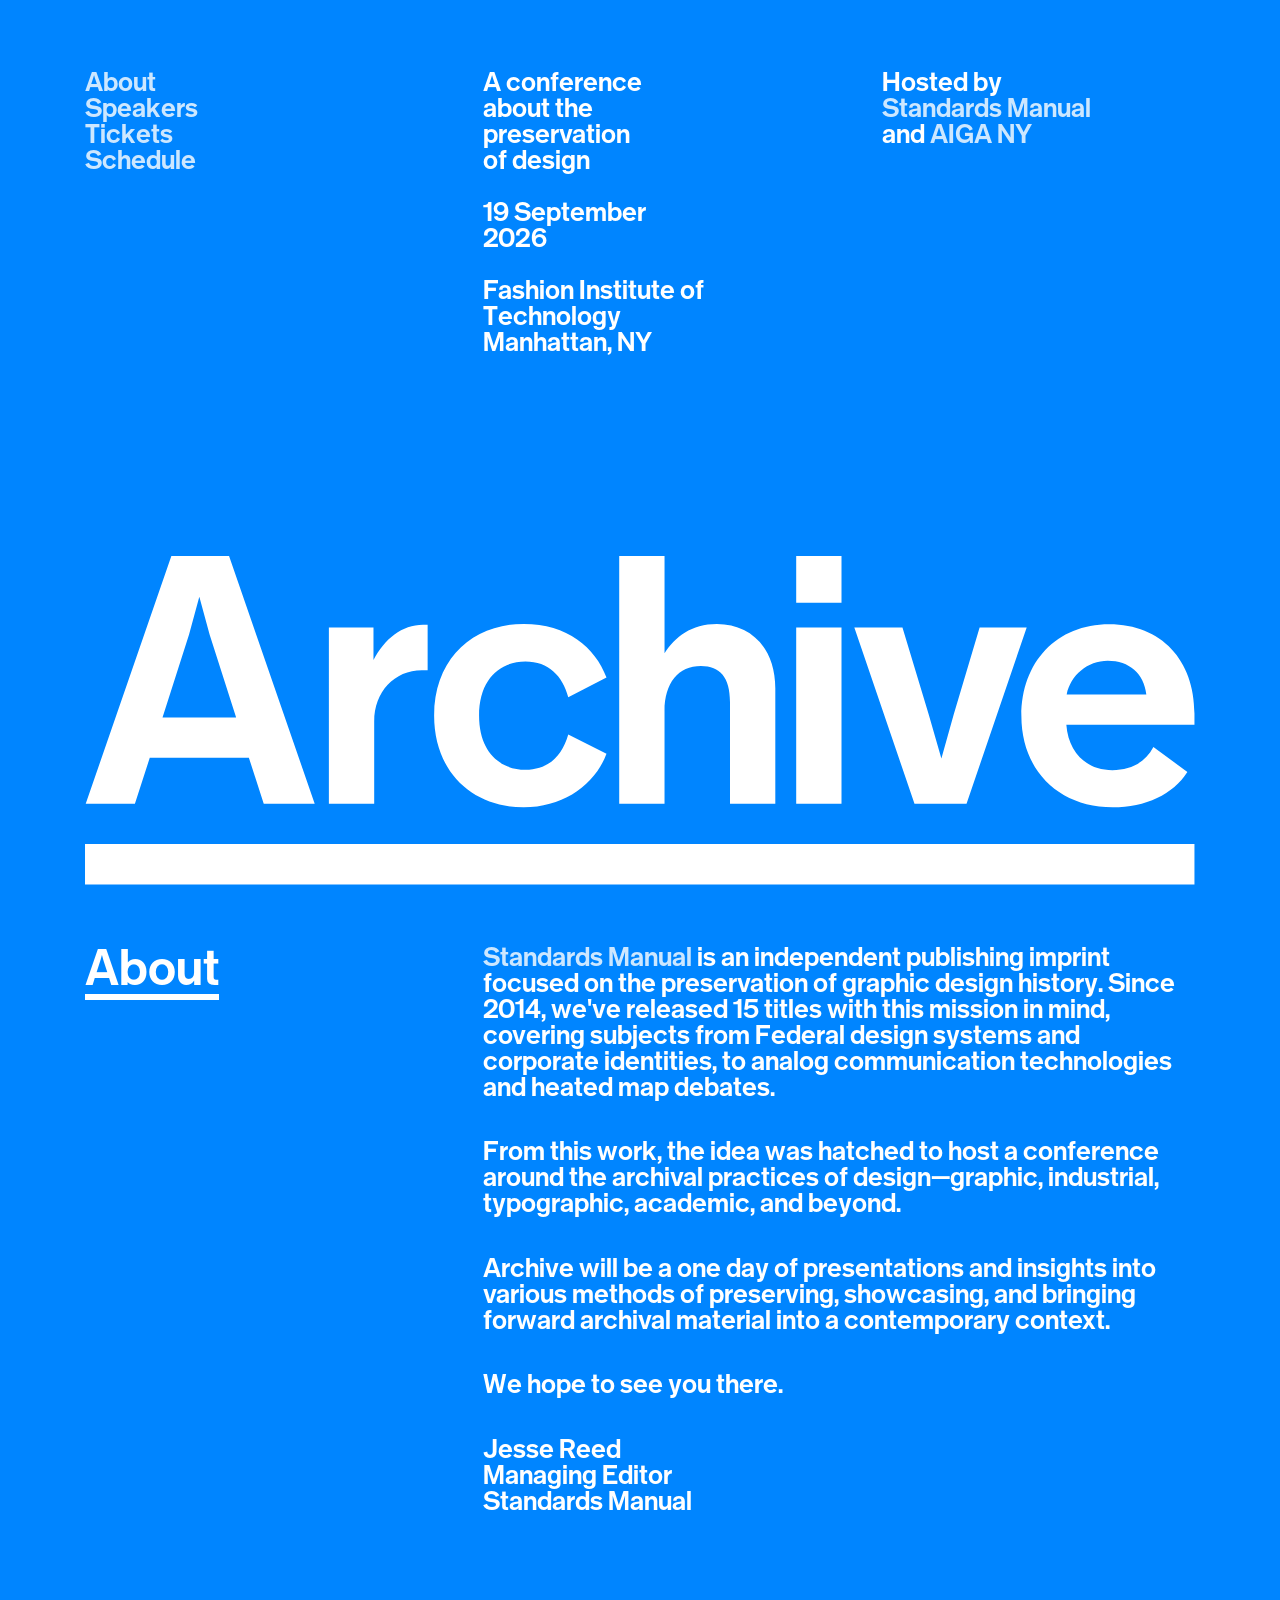
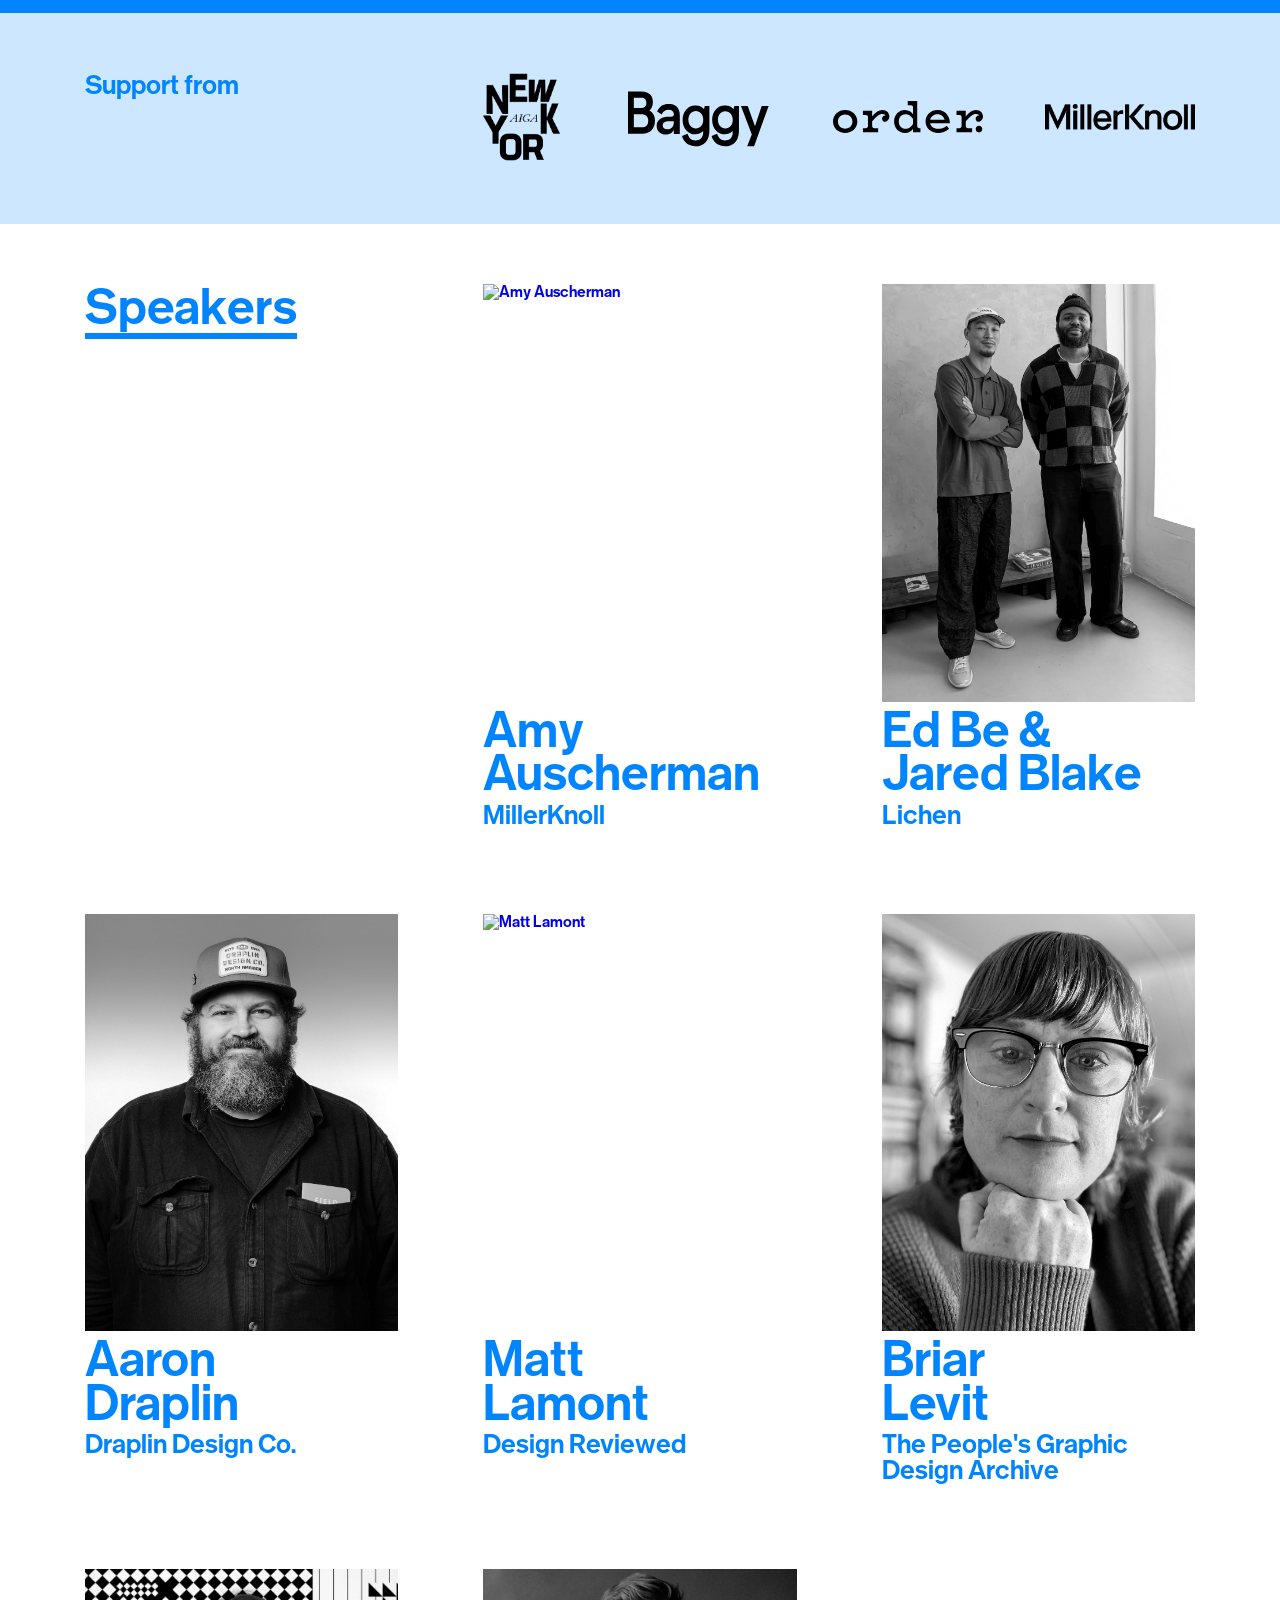
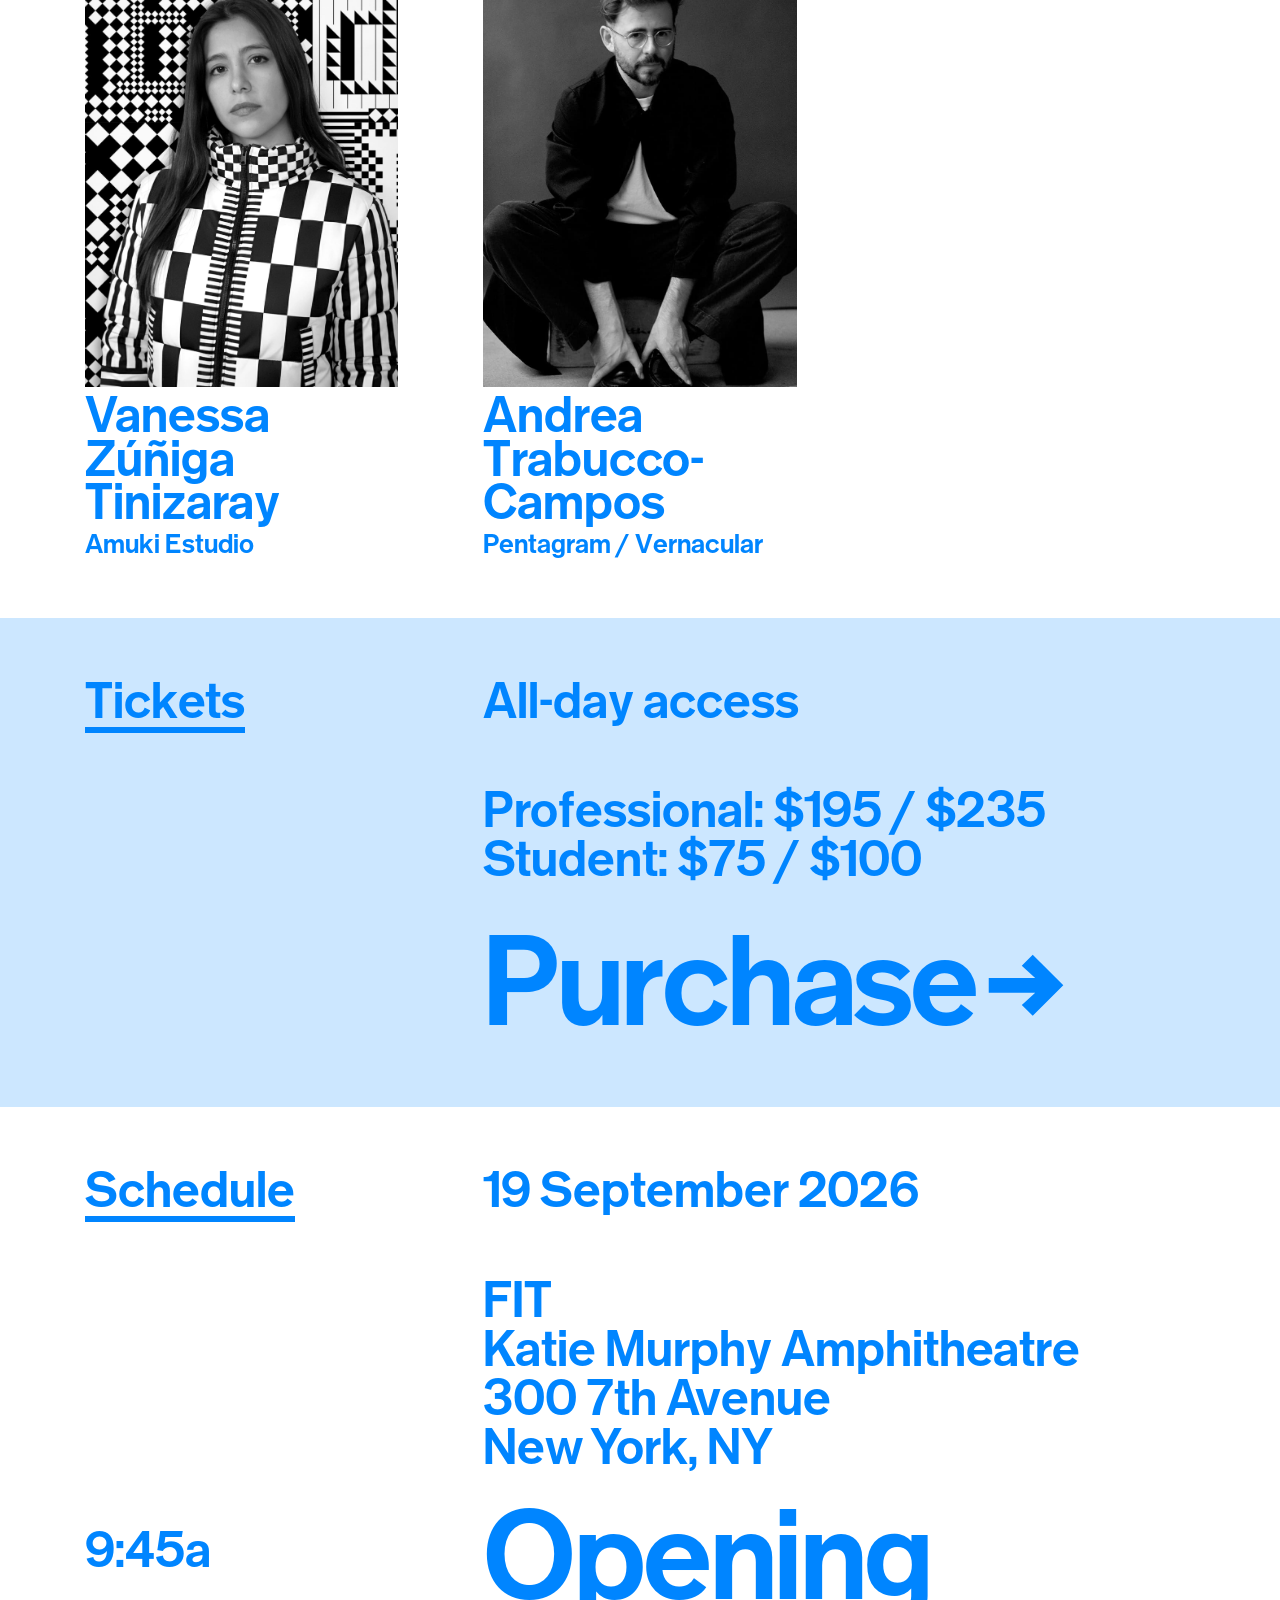
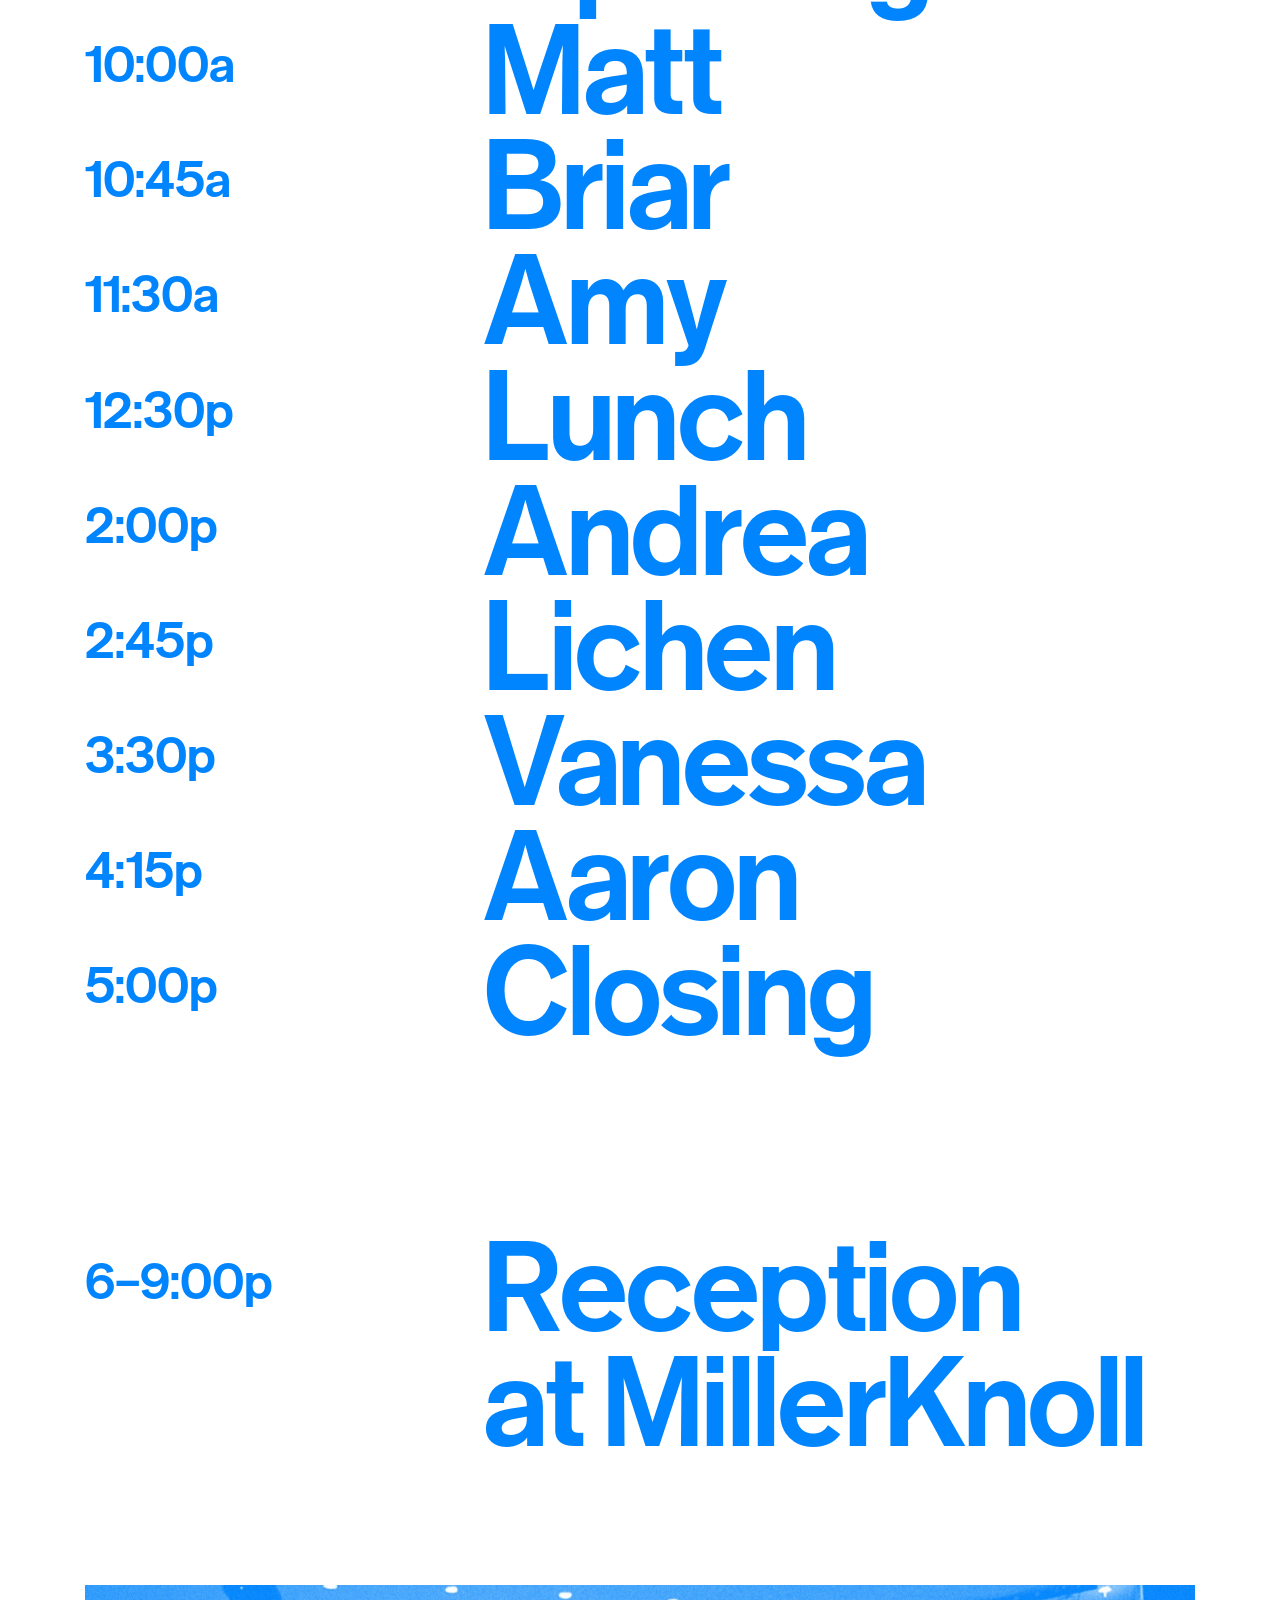
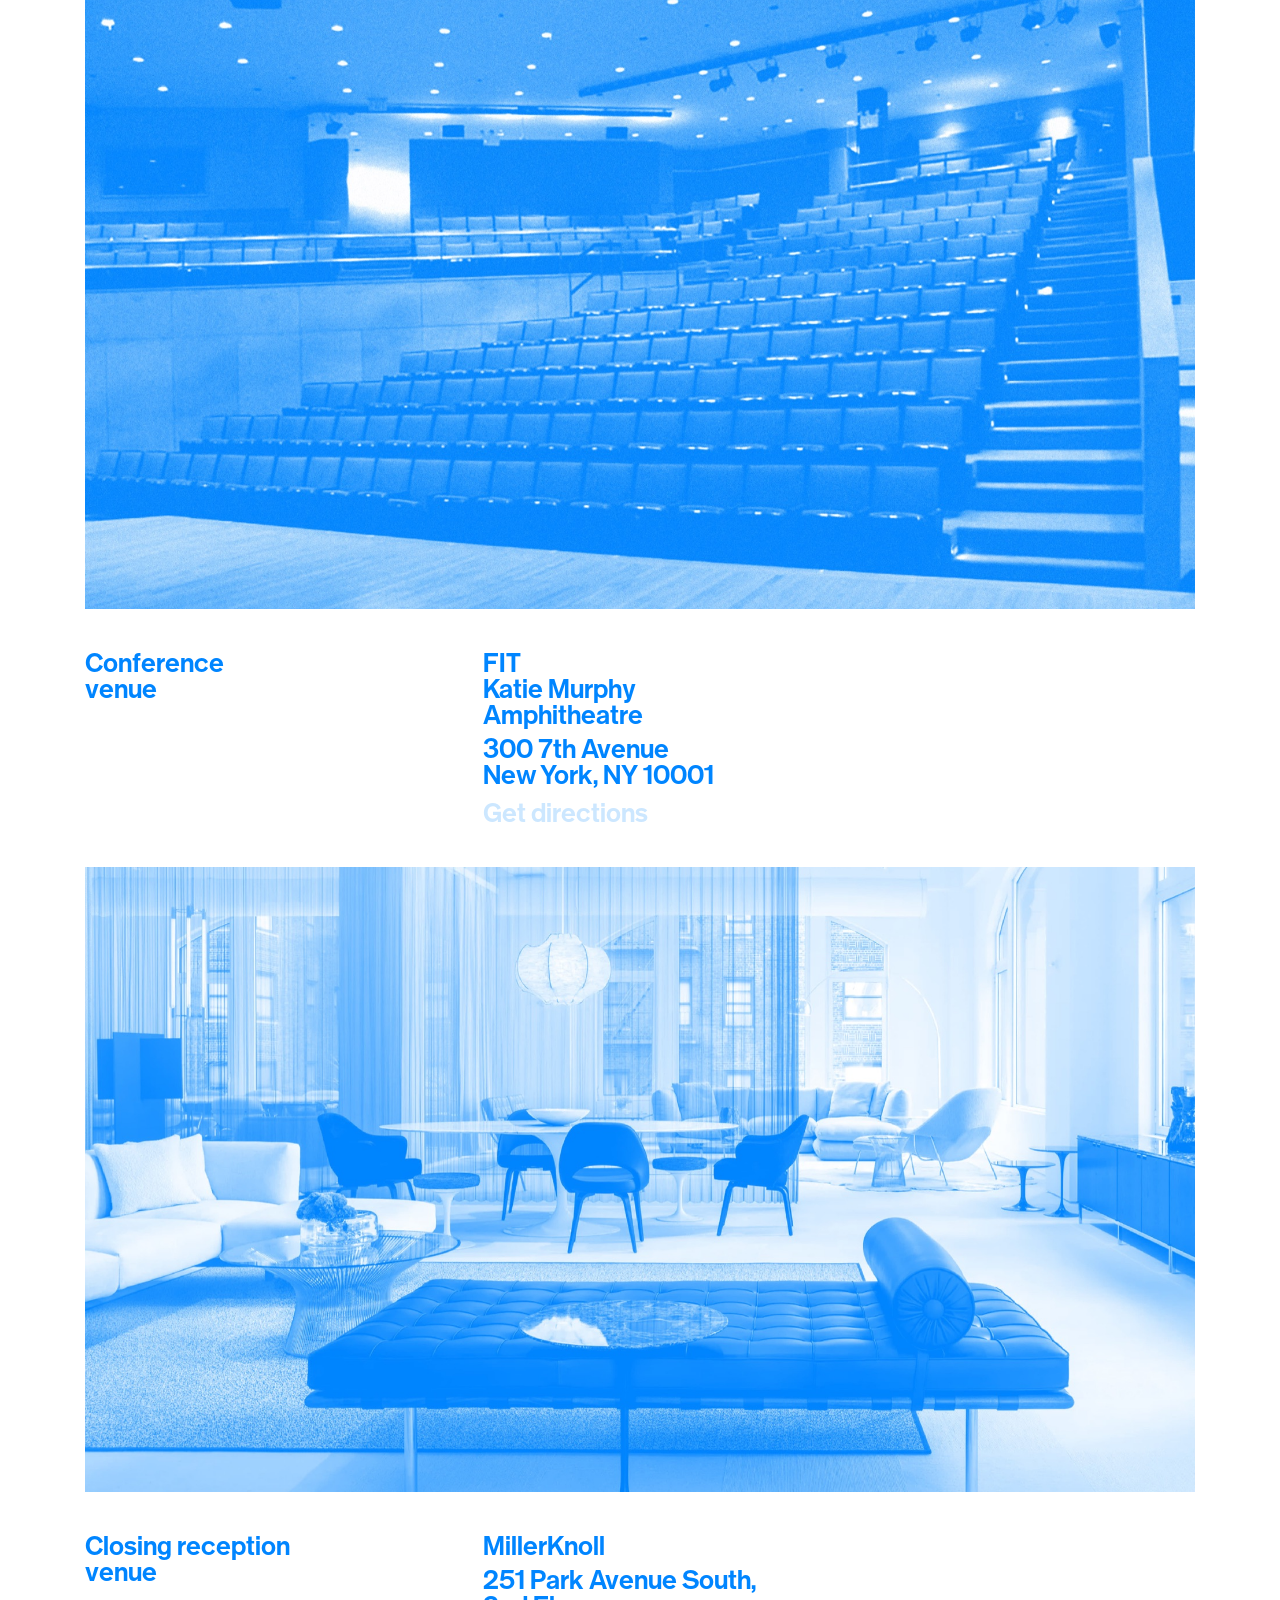
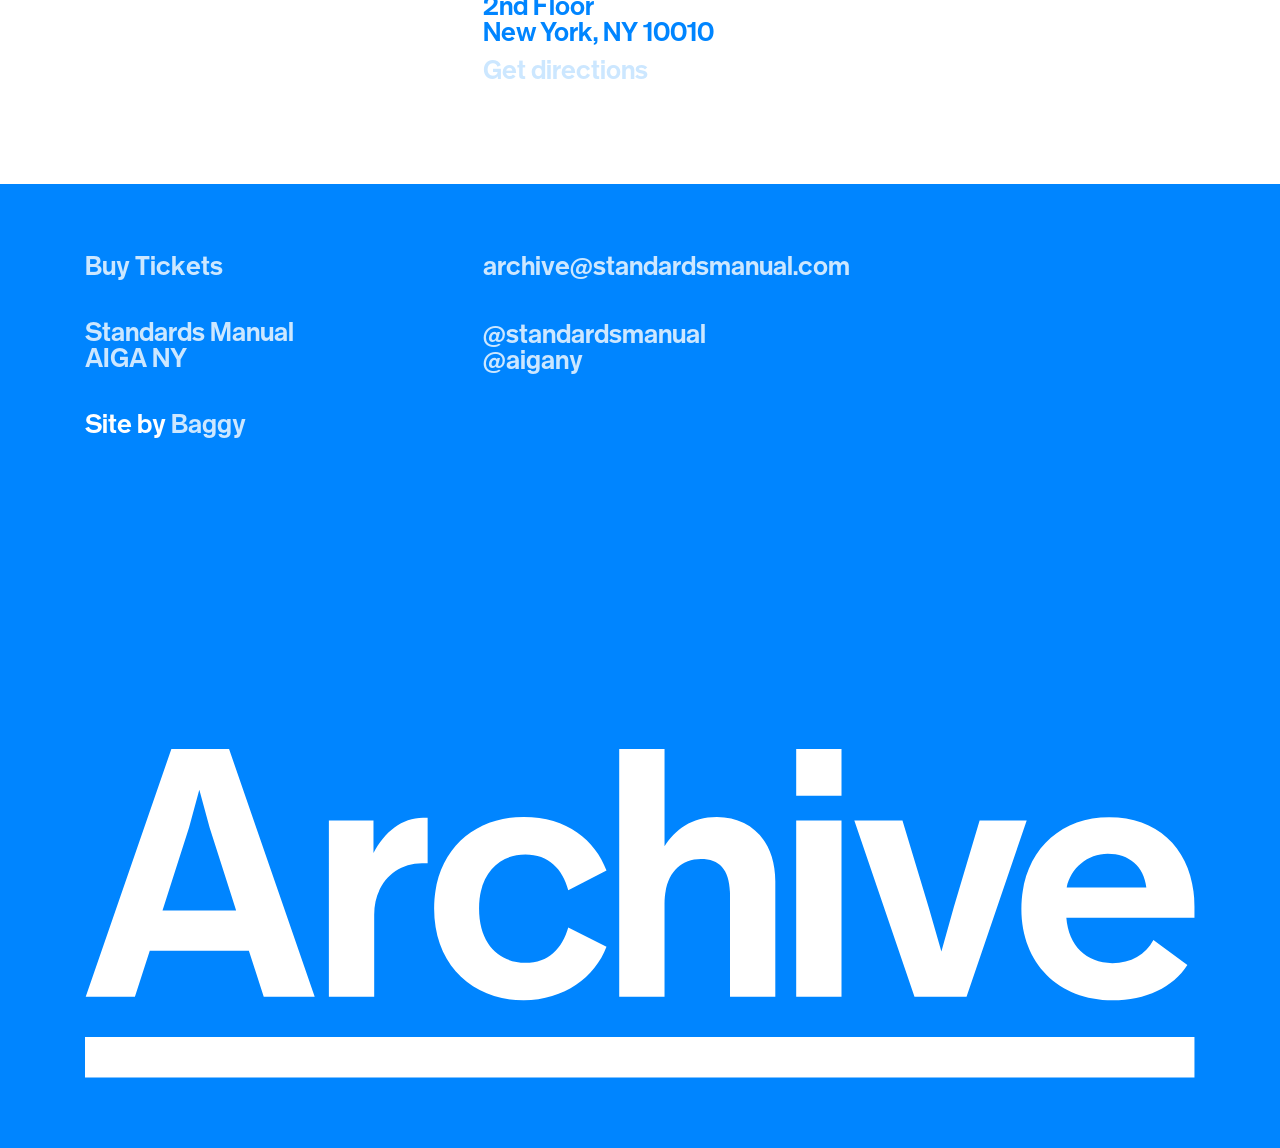
==== index.html @ e2b8fef6 "qa" ====
<!DOCTYPE html>
<html lang="en">

<head>
  <meta charset="UTF-8" />
  <meta name="viewport" content="width=device-width, initial-scale=1.0" />
  <title>Archive — A Conference on Design Preservation</title>
  <link rel="icon" type="image/png" href="assets/favicon/ARCHIVE_FAV.png" />
  <meta name="description" content="Archive is a one-day conference on design preservation, featuring talks by leading designers and historians. May 2025, New York City." />
  <!-- Critical CSS: inlined so the nav + hero paint without waiting for styles.css -->
  <style>
    @font-face{font-family:'NYC Sans';src:url('assets/fonts/NYC_Sans_v0_2-Medium-TRIAL.otf') format('opentype');font-style:normal;font-display:swap}
    @font-face{font-family:'Pitch Bold';src:url('assets/fonts/Pitch-Bold.otf') format('opentype');font-style:normal;font-display:swap}
    *,*::before,*::after{box-sizing:border-box;margin:0;padding:0;font-size:inherit;font-weight:inherit}
    :root{--blue:#0085ff;--blue-light:#cce7ff;--blue-mid:#005fc0;--black:#000;--white:#fff;--off-white:#f5f2ee;--font-display:'Pitch Bold',serif;--font-body:'NYC Sans',sans-serif}
    html{scroll-behavior:smooth}
    body{font-family:var(--font-body);background:var(--white);color:var(--white);overflow-x:hidden}
    nav{z-index:100;display:grid;grid-template-columns:repeat(3,1fr);gap:85px;padding:70px 85px 0 85px;background-color:var(--blue)}
    nav .nav-links{grid-column:1;grid-row:1;display:flex;flex-direction:column;align-self:start}
    nav .menu-btn{grid-column:1;grid-row:1}
    nav .nav-wordmark{grid-column:2/4;grid-row:1;align-self:start;opacity:0;pointer-events:none}
    nav .nav-wordmark svg{width:100%;height:auto;display:block}
    nav .nav-links a{font-family:var(--font-body);font-size:clamp(26px,calc(2.903vw - 9.74px),46px);color:var(--blue-light);text-decoration:none}
    nav .nav-right,nav .nav-middle{font-family:var(--font-body);font-size:clamp(26px,calc(2.903vw - 9.74px),46px);color:var(--white)}
    .menu-btn{display:none;background:none;border:none;font-family:var(--font-body);font-size:clamp(26px,calc(2.903vw - 9.74px),46px);color:var(--blue-light);cursor:pointer;padding:0}
    .flyout{position:fixed;top:0;left:0;width:100%;background-color:var(--blue-light);z-index:200;padding:28px 28px 40px;display:flex;align-items:flex-start;transform:translateY(-100%);transition:transform .35s ease;pointer-events:none;height:322px}
    .flying-wordmark{position:fixed;z-index:200;pointer-events:none}
    .flying-wordmark svg{width:100%;height:auto;display:block}
    #hero{background:var(--blue);display:flex;padding: 48px 60px;position:relative}
    #hero .hero-logo{display:flex;align-items:flex-end;width:100%;flex:1}
    .archive-wordmark{width:100%}
    .archive-wordmark svg{width:100%;height:auto;display:block}
    @media(max-width:900px){
      nav{padding:20px 28px 0 28px;display:flex;justify-content:space-between;gap:57px}
      nav .nav-links{display:none}
      nav .nav-right{display:none}
      nav .nav-middle{display:block;width:auto}
      nav .nav-wordmark{display:block;flex:1;opacity:0;pointer-events:none;align-self:center}
      .menu-btn{display:flex;flex-shrink:0}
      #hero{padding:100px 28px 0px;}
    }
  </style>
  <!-- Full stylesheet loaded async — does not block first paint -->
  <link rel="preload" href="styles.css" as="style" onload="this.onload=null;this.rel='stylesheet'">
  <noscript><link rel="stylesheet" href="styles.css"></noscript>
  <!-- Preload the body font — used in nav text visible above the fold -->
  <link rel="preload" href="assets/fonts/NYC_Sans_v0_2-Medium-TRIAL.otf" as="font" type="font/otf" crossorigin>
  <link rel="preconnect" href="https://cdnjs.cloudflare.com" crossorigin>
</head>

<body>

  <!-- SVG symbol definitions — rendered once, referenced via <use> below -->
  <svg xmlns="http://www.w3.org/2000/svg" style="display:none" aria-hidden="true">
    <symbol id="archive-wordmark" viewBox="0 0 1751 519">
      <path d="M362.35 390.82H281.95L258.5 318.24H102.17L78.7204 390.82H1.11035L136.22 0H227.23L362.34 390.82H362.35ZM122.27 254.59H238.4L196.52 123.94L180.33 64.2L164.14 123.94L122.26 254.59H122.27Z" fill="white"/>
      <path d="M531.55 180.33C488 180.33 456.18 214.39 456.18 261.28V390.81H384.71V112.77H455.06V164.14C472.37 130.64 500.29 108.31 533.23 108.31H540.49V180.33H531.56H531.55Z" fill="white"/>
      <path d="M694.77 337.22C731.62 337.22 752.83 314.33 762.33 281.39L822.63 312.1C804.77 359.56 756.19 396.41 691.99 396.41C612.71 396.41 550.74 342.25 550.74 251.8C550.74 161.35 612.71 107.19 691.99 107.19C760.66 107.19 804.77 144.04 822.63 191.5L762.33 222.77C753.4 189.27 731.62 166.38 694.77 166.38C655.69 166.38 621.63 193.18 621.63 251.8C621.63 310.42 655.69 337.22 694.77 337.22Z" fill="white"/>
      <path d="M914.201 0V153.54C930.951 127.3 956.631 107.2 996.831 107.2C1049.32 107.2 1088.95 144.05 1088.95 208.81V390.82H1017.48V230.58C1017.48 191.5 1001.85 173.63 971.701 173.63C935.971 173.63 914.191 200.43 914.191 244.54V390.82H842.721V0H914.191H914.201Z" fill="white"/>
      <path d="M1193.38 0V73.7H1121.91V0H1193.38ZM1193.38 112.78V390.82H1121.91V112.78H1193.38Z" fill="white"/>
      <path d="M1308.51 390.82L1213.6 112.78H1289.53L1330.85 249.57L1350.95 319.36L1370.49 249.57L1411.25 112.78H1485.51L1390.6 390.82H1308.52H1308.51Z" fill="white"/>
      <path d="M1750.16 248.45V266.32H1548.05C1551.4 309.87 1579.32 337.79 1620.63 337.79C1650.22 337.79 1673.11 324.95 1685.39 301.5L1738.99 340.58C1716.66 375.75 1673.11 396.41 1621.19 396.41C1535.76 396.41 1477.14 337.79 1477.14 252.36C1477.14 166.93 1532.97 107.75 1615.6 107.75C1698.23 107.75 1750.15 164.7 1750.15 248.45H1750.16ZM1548.61 218.3H1674.23C1670.32 185.36 1647.43 165.26 1613.37 165.26C1581.55 165.26 1554.74 188.15 1548.61 218.3Z" fill="white"/>
      <path d="M1750.16 454.47H0V518.12H1750.16V454.47Z" fill="white"/>
    </symbol>
  </svg>

  <!-- FLYOUT MOBILE NAV -->
  <div class="flyout" id="flyout" role="dialog" aria-modal="true" aria-label="Navigation">
    <nav class="flyout-links">
      <a href="#about">About</a>
      <a href="#speakers">Speakers</a>
      <a href="#tickets">Tickets</a>
      <a href="#schedule">Schedule</a>
    </nav>
    <button class="flyout-close" onclick="closeFlyout()">Close</button>
  </div>

  <!-- STICKY NAV -->
  <nav aria-label="Main navigation">
    <div class="nav-links">
      <a href="#about">About</a>
      <a href="#speakers">Speakers</a>
      <a href="#tickets">Tickets</a>
      <a href="#schedule">Schedule</a>
    </div>
    <button class="menu-btn" onclick="openFlyout()" aria-label="Open menu">Menu</button>

    <div class="nav-middle">
      <div class="tagline">
        A conference<br>about the<br>preservation<br>of design
      </div>
      <br>
      <div class="event-details">
        19 September<br>2026<br>
        <br>
        Fashion Institute of<br>Technology<br>
        Manhattan, NY
      </div>
    </div>

    <div class="nav-right">
      <p>Hosted by<br> <a href="http://standardsmanual.com" target="_blank" rel="noopener noreferrer">Standards Manual</a><br>and <a href="http://aiga.org" target="_blank" rel="noopener noreferrer">AIGA
          NY</a></p>
    </div>
  </nav>

  <!-- HERO -->
  <section id="hero" aria-label="Hero">
    <div class="hero-logo">
      <h1 class="archive-wordmark">
        <a href="index.html">
          <svg width="1751" height="519" viewBox="0 0 1751 519" fill="none" xmlns="http://www.w3.org/2000/svg">
            <use href="#archive-wordmark"/>
          </svg>
        </a>
      </h1>
    </div>
  </section>

  <!-- ABOUT -->
  <section id="about" aria-label="About">
    <div class="about-inner">
      <div>
        <h2 class="about-label">About</h2>
      </div>
      <div class="about-text">
        <p><a href="http://standardsmanual.com" target="_blank" rel="noopener noreferrer">Standards Manual</a> is an independent publishing imprint focused on the
          preservation of graphic design history.
          Since 2014, we've released 15 titles with this mission in mind, covering subjects from Federal design systems
          and corporate identities, to analog communication technologies and heated map debates.</p>
        <p>From this work, the idea was hatched to host a conference around the archival practices of design—graphic,
          industrial, typographic, academic, and beyond.</p>
        <p>Archive will be a one day of presentations and insights into various methods of preserving, showcasing, and
          bringing forward archival material into a contemporary context.</p>
        <p>We hope to see you there.</p>
        <div class="about-sign">
          Jesse Reed<br>
          Managing Editor<br>
          Standards Manual
        </div>
      </div>
    </div>
  </section>

  <!-- SUPPORT FROM -->
  <section id="support" aria-label="Support from">
    <div class="support-label">Support from</div>
    <div class="logos-row">
      <div class="logo first-logo">
        <a href="https://aigany.org" target="_blank" rel="noopener">
          <img src="assets/logos/AIGA-NY-Logo-New_CROP.png" alt="AiGA NY Logo" loading="lazy" />
        </a>
      </div>
      <div class="logo">
        <a href="https://baggy.studio" target="_blank" rel="noopener">
          <img src="assets/logos/archive-baggy-logo.svg" alt="Baggy Logo" />
        </a>
      </div>
      <div class="logo">
        <a href="https://order.com" target="_blank" rel="noopener">
          <img src="assets/logos/ORDER_WORDMARK.svg" alt="Order Wordmark" />
        </a>
      </div>
      <div class="logo">
        <a href="https://millerknoll.com" target="_blank" rel="noopener">
          <img src="assets/logos/MillerKnoll_Logo_2021.svg" alt="MillerKnoll Logo" loading="lazy" />
        </a>
      </div>
    </div>
  </section>

  <!-- SPEAKERS -->
  <section id="speakers" aria-label="Speakers">

    <div class="speakers-grid">
      <div class="section-label">Speakers</div>
      <a href="speaker.html?id=amy-auscherman#speaker-main" class="speaker-card" aria-label="Amy Auscherman, MillerKnoll">
        <img class="img-default" src="assets/headshots/AUSCHERMAN_ARCHIVE.jpg" alt="Amy Auscherman" loading="lazy" />
        <img class="img-hover" src="assets/headshots/AUSCHERMAN_ARCHIVE_HOVER.jpg" alt="Amy Auscherman" loading="lazy" />
        <div class="speaker-info">
          <div class="speaker-name">Amy<br>Auscherman</div>
          <div class="speaker-company">MillerKnoll</div>
        </div>
      </a>

      <a href="speaker.html?id=ed-jared#speaker-main" class="speaker-card" aria-label="Ed Be & Jared Blake, Lichen">
        <img class="img-default" src="assets/headshots/LICHEN_ARCHIVE.jpg" alt="Ed Be and Jared Blake" loading="lazy" />
        <img class="img-hover" src="assets/headshots/LICHEN_ARCHIVE_HOVER.jpg" alt="Ed Be and Jared Blake" loading="lazy" />
        <div class="speaker-info">
          <div class="speaker-name">Ed Be &amp;<br>Jared Blake</div>
          <div class="speaker-company">Lichen</div>
        </div>
      </a>

      <a href="speaker.html?id=aaron-draplin#speaker-main" class="speaker-card" aria-label="Aaron Draplin, Draplin Design Co.">
        <img class="img-default" src="assets/headshots/DRAPLIN_ARCHIVE.jpg" alt="Aaron Draplin" loading="lazy" />
        <img class="img-hover" src="assets/headshots/DRAPLIN_ARCHIVE_HOVER.jpg" alt="Aaron Draplin" loading="lazy" />
        <div class="speaker-info">
          <div class="speaker-name">Aaron<br>Draplin</div>
          <div class="speaker-company">Draplin Design Co.</div>
        </div>
      </a>

      <a href="speaker.html?id=matt-lamont#speaker-main" class="speaker-card" aria-label="Matt Lamont, Design Reviewed">
        <img class="img-default" src="assets/headshots/LAMONT_ARCHIVE.jpg" alt="Matt Lamont" loading="lazy" />
        <img class="img-hover" src="assets/headshots/LAMONT_ARCHIVE_HOVER.jpg" alt="Matt Lamont" loading="lazy" />
        <div class="speaker-info">
          <div class="speaker-name">Matt<br>Lamont</div>
          <div class="speaker-company">Design Reviewed</div>
        </div>
      </a>

      <a href="speaker.html?id=briar-levit#speaker-main" class="speaker-card"
        aria-label="Briar Levit, The People's Graphic Design Archive">
        <img class="img-default" src="assets/headshots/LEVIT_ARCHIVE.jpg" alt="Briar Levit" loading="lazy" />
        <img class="img-hover" src="assets/headshots/LEVIT_ARCHIVE_HOVER.jpg" alt="Briar Levit" loading="lazy" />
        <div class="speaker-info">
          <div class="speaker-name">Briar<br>Levit</div>
          <div class="speaker-company">The People's Graphic Design Archive</div>
        </div>
      </a>

      <a href="speaker.html?id=vanessa-zuniga#speaker-main" class="speaker-card"
        aria-label="Vanessa Zúñiga Tinizaray, Amuki Estudio">
        <img class="img-default" src="assets/headshots/TINIZARAY_ARCHIVE.jpg" alt="Vanessa Zúñiga Tinizaray" loading="lazy" />
        <img class="img-hover" src="assets/headshots/TINIZARAY_ARCHIVE_HOVER.jpg" alt="Vanessa Zúñiga Tinizaray" loading="lazy" />
        <div class="speaker-info">
          <div class="speaker-name">Vanessa<br>Zúñiga<br>Tinizaray</div>
          <div class="speaker-company">Amuki Estudio</div>
        </div>
      </a>

      <a href="speaker.html?id=andrea-trabucco#speaker-main" class="speaker-card"
        aria-label="Andrea Trabucco-Campos, Pentagram/Vernacular">
        <img class="img-default" src="assets/headshots/T-C_ARCHIVE.jpg" alt="Andrea Trabucco-Campos" loading="lazy" />
        <img class="img-hover" src="assets/headshots/T-C_ARCHIVE_HOVER.jpg" alt="Andrea Trabucco-Campos" loading="lazy" />
        <div class="speaker-info">
          <div class="speaker-name">Andrea Trabucco-Campos</div>
          <div class="speaker-company">Pentagram / Vernacular</div>
        </div>
      </a>

    </div>
  </section>

  <!-- TICKETS -->
  <section id="tickets" aria-label="Tickets">
    <div class="section-label">Tickets</div>
    <div class="tickets-inner">
      <div class="ticket-info">
        <span class="ticket-access">All-day access</span>
        <span class="ticket-professional">Professional: $195 / $235</span>
        <span class="ticket-student">Student: $75 / $100</span>
      </div>
      <div>
        <div class="ticket-purchase">
          <a href="https://aigany.org/event/archive-conference/" class="btn-purchase" target="_blank" rel="noopener noreferrer">
            Purchase
            <span class="arrow-icon">
              <img src="assets/arrow/SM_ARROW_BLUE.svg" alt="" srcset="">
            </span>
          </a>
        </div>
      </div>
    </div>
  </section>

  <!-- SCHEDULE -->
  <section id="schedule" aria-label="Schedule">
    <div class="section-header">
      <div class="section-label">Schedule</div>
      <div class="schedule-date-line">
        <span class="date">19 September 2026<br></span>
        FIT<br>
        Katie Murphy Amphitheatre<br>
        300 7th Avenue<br>
        New York, NY
      </div>
    </div>


    <div class="schedule-grid" role="table" aria-label="Conference schedule">
      <div class="schedule-row" role="row">
        <div class="schedule-time" role="cell">9:45a</div>
        <div class="schedule-talk" role="cell">Opening</div>
      </div>
      <div class="schedule-row" role="row">
        <div class="schedule-time" role="cell">10:00a</div>
        <div class="schedule-talk" role="cell"><a href="speaker.html?id=matt-lamont#speaker-main">Matt</a></div>
      </div>
      <div class="schedule-row" role="row">
        <div class="schedule-time" role="cell">10:45a</div>
        <div class="schedule-talk" role="cell"><a href="speaker.html?id=briar-levit#speaker-main">Briar</a></div>
      </div>
      <div class="schedule-row" role="row">
        <div class="schedule-time" role="cell">11:30a</div>
        <div class="schedule-talk" role="cell"><a href="speaker.html?id=amy-auscherman#speaker-main">Amy</a></div>
      </div>
      <div class="schedule-row" role="row">
        <div class="schedule-time" role="cell">12:30p</div>
        <div class="schedule-talk" role="cell">Lunch</div>
      </div>
      <div class="schedule-row" role="row">
        <div class="schedule-time" role="cell">2:00p</div>
        <div class="schedule-talk" role="cell"><a href="speaker.html?id=andrea-trabucco#speaker-main">Andrea</a></div>
      </div>
      <div class="schedule-row" role="row">
        <div class="schedule-time" role="cell">2:45p</div>
        <div class="schedule-talk" role="cell"><a href="speaker.html?id=ed-jared#speaker-main">Lichen</a></div>
      </div>
      <div class="schedule-row" role="row">
        <div class="schedule-time" role="cell">3:30p</div>
        <div class="schedule-talk" role="cell"><a href="speaker.html?id=vanessa-zuniga#speaker-main">Vanessa</a></div>
      </div>
      <div class="schedule-row" role="row">
        <div class="schedule-time" role="cell">4:15p</div>
        <div class="schedule-talk" role="cell"><a href="speaker.html?id=aaron-draplin#speaker-main">Aaron</a></div>
      </div>
      <div class="schedule-row" role="row">
        <div class="schedule-time" role="cell">5:00p</div>
        <div class="schedule-talk" role="cell">Closing</div>
      </div>
      <div class="schedule-row" role="row">
        <div class="schedule-time" role="cell">6–9:00p</div>
        <div class="schedule-talk" role="cell">Reception<br>at MillerKnoll</div>
      </div>
    </div>
  </section>

  <!-- VENUE -->
  <section id="venue" aria-label="Venue">
    <!-- <div class="section-label">Venue</div> -->
    <img src="assets/locations/FIT_ARCHIVE.jpg" alt="FIT Katie Murphy Amphitheatre" class="venue-image" loading="lazy" />
    <div class="venue-info-grid">
      <div class="venue-block">
        <div class="venue-block-label">Conference <br />venue</div>
        <div class="venue-block-info">
          <div class="venue-block-name">FIT<br>
            Katie Murphy Amphitheatre</div>
          <div class="venue-block-address">
            300 7th Avenue<br>
            New York, NY 10001<br>
            <a href="https://maps.app.goo.gl/uVNW1KweGtC9hyyx8" target="_blank" rel="noopener">Get
              directions</a>
          </div>
        </div>

      </div>
    </div>
    <img src="assets/locations/KNOLL_ARCHIVE.jpg" alt="MillerKnoll venue" class="venue-image" loading="lazy" />
    <div class="venue-info-grid">
      <div class="venue-block">
        <div class="venue-block-label">Closing reception <br />venue</div>
        <div class="venue-block-info">
          <div class="venue-block-name">MillerKnoll</div>
          <div class="venue-block-address">
            251 Park Avenue South, 2nd Floor<br>
            New York, NY 10010<br>
            <a href="https://maps.google.com/?q=251+Park+Avenue+South+New+York+NY+10010" target="_blank"
              rel="noopener">Get directions</a>
          </div>
        </div>

      </div>
    </div>
  </section>

  <!-- FOOTER -->
  <footer>
    <div class="footer-top">
      <div class="footer-links">
        <a href="https://aigany.org/event/archive-conference/" target="_blank" rel="noopener noreferrer">Buy Tickets</a>
        <div class="footer-partners">
          <a href="https://standardsmanual.com" target="_blank" rel="noopener">Standards Manual</a>
          <a href="https://aigany.org" target="_blank" rel="noopener">AIGA NY</a>
        </div>
        <p>Site by <a href="https://baggy.studio" target="_blank" rel="noopener">Baggy</a></p>
      </div>
      <div class="footer-contact">
        <a href="mailto:archive@standardsmanual.com">archive@<wbr>standardsmanual.com</a>
        <a href="https://instagram.com/standardsmanual" target="_blank" rel="noopener">@standardsmanual</a>
        <a href="https://instagram.com/aigany" target="_blank" rel="noopener">@aigany</a>
      </div>
    </div>



    <div class="footer-logo footer-logo--mobile">
      <svg width="336" height="480" viewBox="0 0 336 480" fill="none" xmlns="http://www.w3.org/2000/svg">
        <path
          d="M335.22 361.56H260.84L239.15 294.41H94.5198L72.8298 361.56H1.02979L126.02 0H210.21L335.2 361.56H335.22ZM113.11 235.53H220.55L181.81 114.67L166.83 59.3999L151.85 114.67L113.11 235.53Z"
          fill="white" />
        <path d="M335.22 420.44H0V479.32H335.22V420.44Z" fill="white" />
      </svg>
    </div>

    <div class="footer-logo footer-logo--desktop">
      <svg width="1751" height="519" viewBox="0 0 1751 519" fill="none" xmlns="http://www.w3.org/2000/svg">
        <use href="#archive-wordmark"/>
      </svg>
    </div>
  </footer>
  
  <script src="main.js" defer></script>

</body>

</html>
---- styles.css ----
@font-face {
  font-family: 'Pitch Bold';
  src: url('assets/fonts/Pitch-Bold.otf') format('opentype');
  font-style: normal;
  font-display: swap;
}

@font-face {
  font-family: 'NYC Sans';
  src: url('assets/fonts/NYC_Sans_v0_2-Medium-TRIAL.otf') format('opentype');
  font-style: normal;
  font-display: swap;
}

*,
*::before,
*::after {
  box-sizing: border-box;
  margin: 0;
  padding: 0;
  font-size: inherit;
  font-weight: inherit;
}

:root {
  --blue: #0085ff;
  --blue-light: #cce7ff;
  --blue-mid: #005fc0;
  --black: #000;
  --white: #fff;
  --off-white: #f5f2ee;
  --font-display: 'Pitch Bold', serif;
  --font-body: 'NYC Sans', sans-serif;
}

html {
  scroll-behavior: smooth;
}

body {
  font-family: var(--font-body);
  background: var(--blue);
  color: var(--white);
  overflow-x: hidden;
}

/* ─── NAV ─── */
nav {
  /* position: fixed;
  top: 0;
  left: 0;
  right: 0; */
  z-index: 100;
  display: grid;
  grid-template-columns: repeat(3, 1fr);
  gap: 85px;
  padding: 70px 85px 0px 85px;
  mix-blend-mode: normal;
  background-color:var(--blue);
}

nav.flyout-links {
  background-color:var(--blue-light);
  color:var(--blue);
}

/* Explicit grid placement so nav-wordmark can overlap middle+right cols */
nav .nav-links {
  grid-column: 1;
  grid-row: 1;
  display: flex;
  flex-direction: column;
  align-self: start;
}

/* nav .nav-middle { */
  /* position: absolute;
  top: 24px; */
  /* col 2 start = left-padding + col-width + gap
     col-width = (100% - 2×48px padding - 2×84px gap) / 3 = (100% - 264px) / 3 */
  /* left: calc(48px + (100% - 264px) / 3 + 84px);
  width: calc((100% - 264px) / 3); */
/* } */

/* nav .nav-right {
  position: absolute;
  top: 24px;
  right: 48px;
  width: calc((100% - 264px) / 3);
} */

nav .menu-btn {
  grid-column: 1;
  grid-row: 1;
}

/* ─── FLYING WORDMARK (JS-created overlay, animates from hero → nav) ─── */
.flying-wordmark {
  position: fixed;
  z-index: 200;
  pointer-events: none;
}

.flying-wordmark svg {
  width: 100%;
  height: auto;
  display: block;
}

/* ─── NAV WORDMARK (revealed on scroll) ─── */
nav .nav-wordmark {
  grid-column: 2 / 4;
  grid-row: 1;
  align-self: start;
  opacity: 0;
  pointer-events: none;
}

nav .nav-wordmark svg {
  width: 100%;
  height: auto;
  display: block;
}

nav .nav-links a {
  font-family: var(--font-body);
  font-size: clamp(26px, calc(2.903vw - 9.74px), 46px);
  color: var(--blue-light);
  text-decoration: none;
  transition: color 0.2s;
}

nav .nav-links a:hover {
  color: var(--black);
}

nav .nav-right,
nav .nav-middle {
  font-family: var(--font-body);
  font-size: clamp(26px, calc(2.903vw - 9.74px), 46px);
  color: var(--white);
}

nav .nav-right a {
  color: var(--blue-light);
  text-decoration: none;
  transition: color 0.2s;
}

nav .nav-right a:hover {
  color: var(--black);
}

/* Mobile menu button */
.menu-btn {
  display: none;
  background: none;
  border: none;
  font-family: var(--font-body);
  font-size: clamp(26px, calc(2.903vw - 9.74px), 46px);
  color: var(--blue-light);
  cursor: pointer;
  padding: 0;
}

/* ─── FLYOUT NAV (MOBILE) ─── */
.flyout {
  position: fixed;
  top: 0;
  left: 0;
  width: 100%;
  background-color: var(--blue-light);
  z-index: 200;
  padding: 28px 28px 40px;
  display: flex;
  align-items: flex-start;
  transform: translateY(-100%);
  transition: transform 0.35s ease;
  pointer-events: none;
  height: 322px;
}

.flyout.open {
  transform: translateY(0);
  pointer-events: auto;
}

.flyout-close {
  background: none;
  border: none;
  font-family: var(--font-body);
  font-size: clamp(26px, calc(2.903vw - 9.74px), 46px);
  color: var(--blue);
  cursor: pointer;
}

.flyout-links {
  position: static;
  z-index: auto;
  background: none;
  padding: 0;
  display: flex;
  flex-direction: column;
  gap: 0px;
  flex: 1;
}

.flyout-links a {
  font-family: var(--font-body);
  font-size: clamp(26px, calc(2.903vw - 9.74px), 46px);
  text-decoration: none;
  color:var(--blue);
  transition: color 0.2s;
}

.flyout-links a:hover {
  color: var(--black);
}

/* ─── HERO ─── */
#hero {
  background: var(--blue);
  display: flex;
  padding: clamp(150px, 15.625vw, 300px) 85px 0px 85px;
  gap: 0;
  position: relative;
}

#hero .hero-logo {
  display: flex;
  align-items: flex-end;
  width: 100%;
  flex: 1;
}

.archive-wordmark {
  width: 100%;
}

.archive-wordmark svg {
  width: 100%;
  height: auto;
  display: block;
}


#hero .hero-meta {
  grid-column: 2 / 3;
  padding-top: 48px;
}

#hero .hero-meta .tagline {
  font-family: var(--font-body);
  font-size: clamp(16px, 1.8vw, 22px);
  color: var(--white);
  line-height: 1.3;
  margin-bottom: 48px;
}

#hero .hero-meta .event-details {
  font-family: var(--font-body);
  font-size: clamp(16px, 1.8vw, 22px);
  color: var(--white);
  line-height: 1.5;
}

#hero .hero-hosted {
  grid-column: 3 / 4;
  padding-top: 48px;
  padding-left: 48px;
}

#hero .hero-hosted p {
  font-family: var(--font-body);
  font-size: clamp(16px, 1.8vw, 22px);
  color: var(--white);
  line-height: 1.5;
}

/* ─── SECTION SHARED ─── */
section {
  padding: 60px 85px;
}

.section-label {
  font-family: var(--font-body);
  font-size: clamp(48px, 4vw, 83px);
  color: var(--blue);
  margin-bottom: 12px;
  display: flex;
  align-items: flex-start;
  flex-direction: column;
  max-width: fit-content;
}

.section-label::after, .about-label::after {
  content: '';
  display: block;
  height: .5vw;
  width: 100%;
  background: var(--blue);
}

.about-label::after {
  background: var(--white);
}

.section-heading {
  font-family: var(--font-body);
  font-size: clamp(32px, 4vw, 60px);
  color: var(--blue);
  margin-bottom: 48px;
}

/* ─── ABOUT ─── */
#about {
  background: var(--blue);
}

#about .about-inner {
  display: grid;
  grid-template-columns: repeat(3, 1fr);
  gap: 85px;
}

.about-label {
  font-family: var(--font-body);
  font-size: clamp(48px, 4vw, 83px);
  color: var(--white);
  display: flex;
  align-items: flex-start;
  flex-direction: column;
  max-width: fit-content;
}

.about-text {
  grid-column: span 2;
}

.about-text p, .about-sign, .about-text p a {
  font-family: var(--font-body);
  font-size: clamp(26px, calc(2.903vw - 9.74px), 46px);
  color: var(--white);
  margin-bottom: 1.4em;
  transition: color 0.2s;
  text-decoration: none;
  text-wrap: pretty;
}

.about-text p a {
  color: var(--blue-light);
}

.about-text p:last-child {
  margin-bottom: 30px;
}

.about-text a:hover {
  color: var(--black);
}

/* ─── SUPPORT ─── */
#support {
  background: var(--blue-light);
  display: grid;
  grid-template-columns: repeat(3, 1fr);
  gap: 85px;
}

#support .support-label {
  font-family: var(--font-body);
  font-size: clamp(26px, calc(2.903vw - 9.74px), 46px);
  color: var(--blue);
  margin-bottom: 15px;
}

#support .logos-row {
  display: flex;
  justify-content: space-between;
  flex-wrap: wrap;
  align-items: center;
  gap: 30px;
  grid-column: span 2;
}

.logo img {
  max-width: 150px;
  width: 100%;
  max-height: 88px;
}

.logo img.first-logo {
  padding-left: 30px;
  padding-right: 30px;
}

/* ─── SPEAKERS ─── */
#speakers {
  background: var(--white);
}

.speakers-grid {
  display: grid;
  grid-template-columns: repeat(3, 1fr);
  gap: 85px;
  margin-top: 0;
}

.speaker-card {
  position: relative;
  cursor: pointer;
  text-decoration: none;
  display: flex;
  flex-direction: column;
}

.speaker-card img {
  width: 100%;
  aspect-ratio: 3/4;
  overflow: hidden;
  object-fit: cover;
  display: block;
  transition: opacity 0.3s ease;
  min-width: 260px;
}

.speaker-card .img-hover {
  position: absolute;
  top: 0;
  left: 0;
  width: 100%;
  opacity: 0;
}

@media (hover: hover) {
  .speaker-card:hover .img-default { opacity: 0; }
  .speaker-card:hover .img-hover { opacity: 1; }
}

.speaker-card-inner {
  position: relative;
  width: 100%;
  height: 100%;
}

.speaker-info {
  position: relative;
  padding-top: 8px;
}

.speaker-name {
  font-family: var(--font-body);
  font-size: clamp(48px, 4vw, 83px);
  color: var(--blue);
  margin-bottom: 6px;
  line-height: 0.85;
}

.speaker-company {
  font-family: var(--font-body);
  font-size: clamp(26px, calc(2.903vw - 9.74px), 46px);
  color: var(--blue);
  text-wrap: balance;
}

/* ─── TICKETS ─── */
#tickets {
  background: var(--blue-light);
  color: var(--blue);
  display: grid;
  grid-template-columns: repeat(3, 1fr);
  gap: 85px;
}

.tickets-inner {
  display:flex;
  flex-direction: column;
  align-items: start;
  grid-column: span 2;
}

.ticket-info {
  font-family: var(--font-body);
  font-size: clamp(48px, 4vw, 83px);
  display: flex;
  flex-direction: column;
}

.ticket-access{
  padding-bottom: 60px;
}

.ticket-purchase {
  display: flex;
  align-items: center;
  gap: 20px;
  margin-top: 40px;
}

.btn-purchase {
  font-size: clamp(63px, 10vw, 203px);
  color: var(--blue);
  text-decoration: none;
  transition: color 0.2s;
  display: flex;
  align-items: center;
  flex-wrap: wrap;
  letter-spacing: -0.02em;
}

.btn-purchase:hover {
  color: var(--black);
}

.btn-purchase:hover .arrow-icon img {
  filter: brightness(0);
}

.arrow-icon {
  display: flex;
  width: clamp(40px, 8.5vw, 110px);
  height: clamp(63px, 7.6vw, 136px);
}

.arrow-icon img {
  transition: filter 0.2s;
}

.arrow-icon svg {
  width: 100%;
  height: 100%;
}

/* ─── SCHEDULE ─── */
#schedule {
  background: var(--white);
  color: var(--blue);

}

#schedule .section-header {
  display: grid;
  grid-template-columns: repeat(3, 1fr);
  gap: 85px;
  margin-bottom: 30px;
}

.schedule-date-line {
  grid-column: span 2;
  font-family: var(--font-body);
  font-size: clamp(48px, 4vw, 83px);
  color: var(--blue);
  display: flex;
  flex-direction: column;
}

.schedule-date-line .date {
  margin-bottom: 61px;
}

.schedule-row {
  display: grid;
  grid-template-columns: repeat(3, 1fr);
  gap: 85px;
}

.schedule-row:last-child {
  margin-top:180px;
}

.schedule-time {
  font-family: var(--font-body);
  font-size: clamp(48px, 4vw, 83px);
  color: var(--blue);
  padding-top: 24px;
}

.schedule-talk {
  font-family: var(--font-body);
  font-size: clamp(73px, 10vw, 203px);
  color: var(--blue);
  grid-column: span 2;
  line-height: .9;
  letter-spacing: -0.02em;
}

.schedule-talk a {
  color: var(--blue);
  text-decoration: none;
  transition: color 0.2s;
}

.schedule-talk a:hover {
  color: var(--black);
}

.schedule-talk.muted {
  color: #444;
  font-size: clamp(16px, 2vw, 36px);
}

/* ─── VENUE ─── */
#venue {
  background: var(--white);
}

.venue-image {
  width: 100%;
  aspect-ratio: 16/9;
  object-fit: cover;
  display: block;
  margin-bottom: 2px;
}

.venue-info-grid {
  display: grid;
  grid-template-columns: 1fr;
  gap: 2px;
  margin-top: 0;
}

.venue-block {
  padding: 40px 0;
  display: grid;
  grid-template-columns: repeat(3, 1fr);
  gap: 85px;

}

.venue-block+.venue-block {
  padding-left: 48px;
}

.venue-block-label {
  font-family: var(--font-body);
  font-size: clamp(26px, calc(2.903vw - 9.74px), 46px);
  color: var(--blue);
  margin-bottom: 16px;
}

.venue-block-name {
  font-family: var(--font-body);
  font-size: clamp(26px, calc(2.903vw - 9.74px), 46px);
  color: var(--blue);
  margin-bottom: 8px;
}

.venue-block-address {
  font-family: var(--font-body);
  font-size: clamp(26px, calc(2.903vw - 9.74px), 46px);
  color: var(--blue);
}

.venue-block-address a {
  color: var(--blue-light);
  text-decoration: none;
  display: block;
  margin-top: 12px;
}

.venue-block-address a:hover {
  color: var(--black);
}

/* ─── FOOTER ─── */
footer {
  background: var(--blue);
  color: var(--white);
  padding: 70px 85px;
}

.footer-top {
  display: grid;
  grid-template-columns: repeat(3, 1fr);
  gap: 85px;
  align-items: start;
  margin-bottom: clamp(300px, calc(13.9vw + 133px), 400px);
}

.footer-logo svg,
.footer-logo img {
  width: 100%;
  height: auto;
  display: block;
}

.footer-logo--mobile {
  display: none;
}

.footer-links {
  display: flex;
  flex-direction: column;
  gap: 40px;
}

.footer-links a {
  font-family: var(--font-body);
  font-size: clamp(26px, calc(2.903vw - 9.74px), 46px);
  color: var(--blue-light);
  text-decoration: none;
}

.footer-links a:hover {
  color: var(--black);
}

.footer-links p {
  font-family: var(--font-body);
  font-size: clamp(26px, calc(2.903vw - 9.74px), 46px);
  color: var(--white);
}

.footer-partners {
  display: flex;
  flex-direction: column;
}

.footer-contact {
  display: flex;
  flex-direction: column;
  grid-column: span 2;
}

.footer-contact a {
  font-family: var(--font-body);
  font-size: clamp(26px, calc(2.903vw - 9.74px), 46px);
  color: var(--blue-light);
  text-decoration: none;
  transition: color 0.2s;
}

.footer-contact a:hover {
  color: var(--black);
}

.footer-contact a:first-child {
  margin-bottom: 42px;
}

@media (max-width: 1125px) {
  .speakers-grid {
    grid-template-columns: 1fr;
    gap: 30px;
  }
}

/* ─── RESPONSIVE ─── */
@media (max-width: 900px) {
  nav {
    padding: 20px 28px 0px 28px;
    display: flex;
    justify-content: space-between;
    gap: 57px;
  }

  nav .nav-links {
    display: none;
  }

  nav .nav-right {
    display: none;
  }

  nav .nav-middle {
    display: block;
    width: auto;
  }

  nav .nav-wordmark {
    display: block;
    flex: 1;
    opacity: 0;
    pointer-events: none;
    align-self: center;
  }

  nav .nav-wordmark svg {
    width: 100%;
    height: auto;
    display: block;
  }

  .logo img {
    max-width: 150px;
    width: 100%;
    max-height: none;
    height: auto;
  }

  .menu-btn {
    display: flex;
    flex-shrink: 0;
  }

  section {
    padding: 30px 28px;
  }

  #hero {
    grid-template-columns: 1fr;
    padding: 150px 28px 0px;
  }

  #hero .hero-logo {
    grid-column: 1;
  }

  #hero .hero-meta {
    grid-column: 1;
    padding-top: 24px;
  }

  #hero .hero-hosted {
    grid-column: 1;
    padding-left: 0;
    padding-top: 32px;
  }

  #about .about-inner {
    grid-template-columns: 1fr;
    gap: 14px;
  }

  #support {
    grid-template-columns: 1fr;
    gap: 0px;
  }

  #support .logos-row{
    display: grid;
    grid-template-columns: repeat(2, 1fr);
    gap: 40px;
    justify-items: center;
    padding: 20px;
  }
  .speakers-grid {
    grid-template-columns: 1fr;
    gap: 30px;
  }

  .about-label::after, .section-label::after {
    height: 6px;
  }

  #tickets {
    grid-template-columns: 1fr;
    gap: 14px;
  }

  .tickets-inner {
    grid-template-columns: 1fr;
    gap: 20px;
  }

  .ticket-info{
    line-height: 0.85;
    gap: 35px;
  }

  .ticket-access{
  padding-bottom: 0px;
}

  #schedule .section-header {
    grid-template-columns: 1fr;
    gap: 14px;
  }

  .schedule-row {
    grid-template-columns: 1fr;
    gap: 0px;
  }
  .schedule-row:last-child {
    margin-top: 90px;
  }

  .schedule-grid {
    grid-template-columns: 80px 1fr;
  }

  .venue-image {
    aspect-ratio: 16/9;
    min-height: 200px;
  }


  .venue-block {
    padding-top: 20px;
    grid-template-columns: 1fr;
    gap: 14px;
  }

  .venue-info-grid:last-child .venue-block {
    padding-bottom: 0;
  }

  footer {
    grid-template-columns: 1fr;
    gap: 40px;
    padding: 28px 28px;
  }
  .footer-links {
    gap: 24px;
  }

  .footer-logo--desktop {
    display: none;
  }

  .footer-logo--mobile {
    display: block;
    width: 100%;
  }

  .footer-top {
    grid-template-columns: 1fr;
    row-gap: 45px;
    column-gap: 0px;
  }
  .footer-contact a:first-child{
    margin-bottom: 24px;
  }
}
---- styles.css ----
@font-face {
  font-family: 'Pitch Bold';
  src: url('assets/fonts/Pitch-Bold.otf') format('opentype');
  font-style: normal;
  font-display: swap;
}

@font-face {
  font-family: 'NYC Sans';
  src: url('assets/fonts/NYC_Sans_v0_2-Medium-TRIAL.otf') format('opentype');
  font-style: normal;
  font-display: swap;
}

*,
*::before,
*::after {
  box-sizing: border-box;
  margin: 0;
  padding: 0;
  font-size: inherit;
  font-weight: inherit;
}

:root {
  --blue: #0085ff;
  --blue-light: #cce7ff;
  --blue-mid: #005fc0;
  --black: #000;
  --white: #fff;
  --off-white: #f5f2ee;
  --font-display: 'Pitch Bold', serif;
  --font-body: 'NYC Sans', sans-serif;
}

html {
  scroll-behavior: smooth;
}

body {
  font-family: var(--font-body);
  background: var(--blue);
  color: var(--white);
  overflow-x: hidden;
}

/* ─── NAV ─── */
nav {
  /* position: fixed;
  top: 0;
  left: 0;
  right: 0; */
  z-index: 100;
  display: grid;
  grid-template-columns: repeat(3, 1fr);
  gap: 85px;
  padding: 70px 85px 0px 85px;
  mix-blend-mode: normal;
  background-color:var(--blue);
}

nav.flyout-links {
  background-color:var(--blue-light);
  color:var(--blue);
}

/* Explicit grid placement so nav-wordmark can overlap middle+right cols */
nav .nav-links {
  grid-column: 1;
  grid-row: 1;
  display: flex;
  flex-direction: column;
  align-self: start;
}

/* nav .nav-middle { */
  /* position: absolute;
  top: 24px; */
  /* col 2 start = left-padding + col-width + gap
     col-width = (100% - 2×48px padding - 2×84px gap) / 3 = (100% - 264px) / 3 */
  /* left: calc(48px + (100% - 264px) / 3 + 84px);
  width: calc((100% - 264px) / 3); */
/* } */

/* nav .nav-right {
  position: absolute;
  top: 24px;
  right: 48px;
  width: calc((100% - 264px) / 3);
} */

nav .menu-btn {
  grid-column: 1;
  grid-row: 1;
}

/* ─── FLYING WORDMARK (JS-created overlay, animates from hero → nav) ─── */
.flying-wordmark {
  position: fixed;
  z-index: 200;
  pointer-events: none;
}

.flying-wordmark svg {
  width: 100%;
  height: auto;
  display: block;
}

/* ─── NAV WORDMARK (revealed on scroll) ─── */
nav .nav-wordmark {
  grid-column: 2 / 4;
  grid-row: 1;
  align-self: start;
  opacity: 0;
  pointer-events: none;
}

nav .nav-wordmark svg {
  width: 100%;
  height: auto;
  display: block;
}

nav .nav-links a {
  font-family: var(--font-body);
  font-size: clamp(26px, calc(2.903vw - 9.74px), 46px);
  color: var(--blue-light);
  text-decoration: none;
  transition: color 0.2s;
}

nav .nav-links a:hover {
  color: var(--black);
}

nav .nav-right,
nav .nav-middle {
  font-family: var(--font-body);
  font-size: clamp(26px, calc(2.903vw - 9.74px), 46px);
  color: var(--white);
}

nav .nav-right a {
  color: var(--blue-light);
  text-decoration: none;
  transition: color 0.2s;
}

nav .nav-right a:hover {
  color: var(--black);
}

/* Mobile menu button */
.menu-btn {
  display: none;
  background: none;
  border: none;
  font-family: var(--font-body);
  font-size: clamp(26px, calc(2.903vw - 9.74px), 46px);
  color: var(--blue-light);
  cursor: pointer;
  padding: 0;
}

/* ─── FLYOUT NAV (MOBILE) ─── */
.flyout {
  position: fixed;
  top: 0;
  left: 0;
  width: 100%;
  background-color: var(--blue-light);
  z-index: 200;
  padding: 28px 28px 40px;
  display: flex;
  align-items: flex-start;
  transform: translateY(-100%);
  transition: transform 0.35s ease;
  pointer-events: none;
  height: 322px;
}

.flyout.open {
  transform: translateY(0);
  pointer-events: auto;
}

.flyout-close {
  background: none;
  border: none;
  font-family: var(--font-body);
  font-size: clamp(26px, calc(2.903vw - 9.74px), 46px);
  color: var(--blue);
  cursor: pointer;
}

.flyout-links {
  position: static;
  z-index: auto;
  background: none;
  padding: 0;
  display: flex;
  flex-direction: column;
  gap: 0px;
  flex: 1;
}

.flyout-links a {
  font-family: var(--font-body);
  font-size: clamp(26px, calc(2.903vw - 9.74px), 46px);
  text-decoration: none;
  color:var(--blue);
  transition: color 0.2s;
}

.flyout-links a:hover {
  color: var(--black);
}

/* ─── HERO ─── */
#hero {
  background: var(--blue);
  display: flex;
  padding: clamp(150px, 15.625vw, 300px) 85px 0px 85px;
  gap: 0;
  position: relative;
}

#hero .hero-logo {
  display: flex;
  align-items: flex-end;
  width: 100%;
  flex: 1;
}

.archive-wordmark {
  width: 100%;
}

.archive-wordmark svg {
  width: 100%;
  height: auto;
  display: block;
}


#hero .hero-meta {
  grid-column: 2 / 3;
  padding-top: 48px;
}

#hero .hero-meta .tagline {
  font-family: var(--font-body);
  font-size: clamp(16px, 1.8vw, 22px);
  color: var(--white);
  line-height: 1.3;
  margin-bottom: 48px;
}

#hero .hero-meta .event-details {
  font-family: var(--font-body);
  font-size: clamp(16px, 1.8vw, 22px);
  color: var(--white);
  line-height: 1.5;
}

#hero .hero-hosted {
  grid-column: 3 / 4;
  padding-top: 48px;
  padding-left: 48px;
}

#hero .hero-hosted p {
  font-family: var(--font-body);
  font-size: clamp(16px, 1.8vw, 22px);
  color: var(--white);
  line-height: 1.5;
}

/* ─── SECTION SHARED ─── */
section {
  padding: 60px 85px;
}

.section-label {
  font-family: var(--font-body);
  font-size: clamp(48px, 4vw, 83px);
  color: var(--blue);
  margin-bottom: 12px;
  display: flex;
  align-items: flex-start;
  flex-direction: column;
  max-width: fit-content;
}

.section-label::after, .about-label::after {
  content: '';
  display: block;
  height: .5vw;
  width: 100%;
  background: var(--blue);
}

.about-label::after {
  background: var(--white);
}

.section-heading {
  font-family: var(--font-body);
  font-size: clamp(32px, 4vw, 60px);
  color: var(--blue);
  margin-bottom: 48px;
}

/* ─── ABOUT ─── */
#about {
  background: var(--blue);
}

#about .about-inner {
  display: grid;
  grid-template-columns: repeat(3, 1fr);
  gap: 85px;
}

.about-label {
  font-family: var(--font-body);
  font-size: clamp(48px, 4vw, 83px);
  color: var(--white);
  display: flex;
  align-items: flex-start;
  flex-direction: column;
  max-width: fit-content;
}

.about-text {
  grid-column: span 2;
}

.about-text p, .about-sign, .about-text p a {
  font-family: var(--font-body);
  font-size: clamp(26px, calc(2.903vw - 9.74px), 46px);
  color: var(--white);
  margin-bottom: 1.4em;
  transition: color 0.2s;
  text-decoration: none;
  text-wrap: pretty;
}

.about-text p a {
  color: var(--blue-light);
}

.about-text p:last-child {
  margin-bottom: 30px;
}

.about-text a:hover {
  color: var(--black);
}

/* ─── SUPPORT ─── */
#support {
  background: var(--blue-light);
  display: grid;
  grid-template-columns: repeat(3, 1fr);
  gap: 85px;
}

#support .support-label {
  font-family: var(--font-body);
  font-size: clamp(26px, calc(2.903vw - 9.74px), 46px);
  color: var(--blue);
  margin-bottom: 15px;
}

#support .logos-row {
  display: flex;
  justify-content: space-between;
  flex-wrap: wrap;
  align-items: center;
  gap: 30px;
  grid-column: span 2;
}

.logo img {
  max-width: 150px;
  width: 100%;
  max-height: 88px;
}

.logo img.first-logo {
  padding-left: 30px;
  padding-right: 30px;
}

/* ─── SPEAKERS ─── */
#speakers {
  background: var(--white);
}

.speakers-grid {
  display: grid;
  grid-template-columns: repeat(3, 1fr);
  gap: 85px;
  margin-top: 0;
}

.speaker-card {
  position: relative;
  cursor: pointer;
  text-decoration: none;
  display: flex;
  flex-direction: column;
}

.speaker-card img {
  width: 100%;
  aspect-ratio: 3/4;
  overflow: hidden;
  object-fit: cover;
  display: block;
  transition: opacity 0.3s ease;
  min-width: 260px;
}

.speaker-card .img-hover {
  position: absolute;
  top: 0;
  left: 0;
  width: 100%;
  opacity: 0;
}

@media (hover: hover) {
  .speaker-card:hover .img-default { opacity: 0; }
  .speaker-card:hover .img-hover { opacity: 1; }
}

.speaker-card-inner {
  position: relative;
  width: 100%;
  height: 100%;
}

.speaker-info {
  position: relative;
  padding-top: 8px;
}

.speaker-name {
  font-family: var(--font-body);
  font-size: clamp(48px, 4vw, 83px);
  color: var(--blue);
  margin-bottom: 6px;
  line-height: 0.85;
}

.speaker-company {
  font-family: var(--font-body);
  font-size: clamp(26px, calc(2.903vw - 9.74px), 46px);
  color: var(--blue);
  text-wrap: balance;
}

/* ─── TICKETS ─── */
#tickets {
  background: var(--blue-light);
  color: var(--blue);
  display: grid;
  grid-template-columns: repeat(3, 1fr);
  gap: 85px;
}

.tickets-inner {
  display:flex;
  flex-direction: column;
  align-items: start;
  grid-column: span 2;
}

.ticket-info {
  font-family: var(--font-body);
  font-size: clamp(48px, 4vw, 83px);
  display: flex;
  flex-direction: column;
}

.ticket-access{
  padding-bottom: 60px;
}

.ticket-purchase {
  display: flex;
  align-items: center;
  gap: 20px;
  margin-top: 40px;
}

.btn-purchase {
  font-size: clamp(63px, 10vw, 203px);
  color: var(--blue);
  text-decoration: none;
  transition: color 0.2s;
  display: flex;
  align-items: center;
  flex-wrap: wrap;
  letter-spacing: -0.02em;
}

.btn-purchase:hover {
  color: var(--black);
}

.btn-purchase:hover .arrow-icon img {
  filter: brightness(0);
}

.arrow-icon {
  display: flex;
  width: clamp(40px, 8.5vw, 110px);
  height: clamp(63px, 7.6vw, 136px);
}

.arrow-icon img {
  transition: filter 0.2s;
}

.arrow-icon svg {
  width: 100%;
  height: 100%;
}

/* ─── SCHEDULE ─── */
#schedule {
  background: var(--white);
  color: var(--blue);

}

#schedule .section-header {
  display: grid;
  grid-template-columns: repeat(3, 1fr);
  gap: 85px;
  margin-bottom: 30px;
}

.schedule-date-line {
  grid-column: span 2;
  font-family: var(--font-body);
  font-size: clamp(48px, 4vw, 83px);
  color: var(--blue);
  display: flex;
  flex-direction: column;
}

.schedule-date-line .date {
  margin-bottom: 61px;
}

.schedule-row {
  display: grid;
  grid-template-columns: repeat(3, 1fr);
  gap: 85px;
}

.schedule-row:last-child {
  margin-top:180px;
}

.schedule-time {
  font-family: var(--font-body);
  font-size: clamp(48px, 4vw, 83px);
  color: var(--blue);
  padding-top: 24px;
}

.schedule-talk {
  font-family: var(--font-body);
  font-size: clamp(73px, 10vw, 203px);
  color: var(--blue);
  grid-column: span 2;
  line-height: .9;
  letter-spacing: -0.02em;
}

.schedule-talk a {
  color: var(--blue);
  text-decoration: none;
  transition: color 0.2s;
}

.schedule-talk a:hover {
  color: var(--black);
}

.schedule-talk.muted {
  color: #444;
  font-size: clamp(16px, 2vw, 36px);
}

/* ─── VENUE ─── */
#venue {
  background: var(--white);
}

.venue-image {
  width: 100%;
  aspect-ratio: 16/9;
  object-fit: cover;
  display: block;
  margin-bottom: 2px;
}

.venue-info-grid {
  display: grid;
  grid-template-columns: 1fr;
  gap: 2px;
  margin-top: 0;
}

.venue-block {
  padding: 40px 0;
  display: grid;
  grid-template-columns: repeat(3, 1fr);
  gap: 85px;

}

.venue-block+.venue-block {
  padding-left: 48px;
}

.venue-block-label {
  font-family: var(--font-body);
  font-size: clamp(26px, calc(2.903vw - 9.74px), 46px);
  color: var(--blue);
  margin-bottom: 16px;
}

.venue-block-name {
  font-family: var(--font-body);
  font-size: clamp(26px, calc(2.903vw - 9.74px), 46px);
  color: var(--blue);
  margin-bottom: 8px;
}

.venue-block-address {
  font-family: var(--font-body);
  font-size: clamp(26px, calc(2.903vw - 9.74px), 46px);
  color: var(--blue);
}

.venue-block-address a {
  color: var(--blue-light);
  text-decoration: none;
  display: block;
  margin-top: 12px;
}

.venue-block-address a:hover {
  color: var(--black);
}

/* ─── FOOTER ─── */
footer {
  background: var(--blue);
  color: var(--white);
  padding: 70px 85px;
}

.footer-top {
  display: grid;
  grid-template-columns: repeat(3, 1fr);
  gap: 85px;
  align-items: start;
  margin-bottom: clamp(300px, calc(13.9vw + 133px), 400px);
}

.footer-logo svg,
.footer-logo img {
  width: 100%;
  height: auto;
  display: block;
}

.footer-logo--mobile {
  display: none;
}

.footer-links {
  display: flex;
  flex-direction: column;
  gap: 40px;
}

.footer-links a {
  font-family: var(--font-body);
  font-size: clamp(26px, calc(2.903vw - 9.74px), 46px);
  color: var(--blue-light);
  text-decoration: none;
}

.footer-links a:hover {
  color: var(--black);
}

.footer-links p {
  font-family: var(--font-body);
  font-size: clamp(26px, calc(2.903vw - 9.74px), 46px);
  color: var(--white);
}

.footer-partners {
  display: flex;
  flex-direction: column;
}

.footer-contact {
  display: flex;
  flex-direction: column;
  grid-column: span 2;
}

.footer-contact a {
  font-family: var(--font-body);
  font-size: clamp(26px, calc(2.903vw - 9.74px), 46px);
  color: var(--blue-light);
  text-decoration: none;
  transition: color 0.2s;
}

.footer-contact a:hover {
  color: var(--black);
}

.footer-contact a:first-child {
  margin-bottom: 42px;
}

@media (max-width: 1125px) {
  .speakers-grid {
    grid-template-columns: 1fr;
    gap: 30px;
  }
}

/* ─── RESPONSIVE ─── */
@media (max-width: 900px) {
  nav {
    padding: 20px 28px 0px 28px;
    display: flex;
    justify-content: space-between;
    gap: 57px;
  }

  nav .nav-links {
    display: none;
  }

  nav .nav-right {
    display: none;
  }

  nav .nav-middle {
    display: block;
    width: auto;
  }

  nav .nav-wordmark {
    display: block;
    flex: 1;
    opacity: 0;
    pointer-events: none;
    align-self: center;
  }

  nav .nav-wordmark svg {
    width: 100%;
    height: auto;
    display: block;
  }

  .logo img {
    max-width: 150px;
    width: 100%;
    max-height: none;
    height: auto;
  }

  .menu-btn {
    display: flex;
    flex-shrink: 0;
  }

  section {
    padding: 30px 28px;
  }

  #hero {
    grid-template-columns: 1fr;
    padding: 150px 28px 0px;
  }

  #hero .hero-logo {
    grid-column: 1;
  }

  #hero .hero-meta {
    grid-column: 1;
    padding-top: 24px;
  }

  #hero .hero-hosted {
    grid-column: 1;
    padding-left: 0;
    padding-top: 32px;
  }

  #about .about-inner {
    grid-template-columns: 1fr;
    gap: 14px;
  }

  #support {
    grid-template-columns: 1fr;
    gap: 0px;
  }

  #support .logos-row{
    display: grid;
    grid-template-columns: repeat(2, 1fr);
    gap: 40px;
    justify-items: center;
    padding: 20px;
  }
  .speakers-grid {
    grid-template-columns: 1fr;
    gap: 30px;
  }

  .about-label::after, .section-label::after {
    height: 6px;
  }

  #tickets {
    grid-template-columns: 1fr;
    gap: 14px;
  }

  .tickets-inner {
    grid-template-columns: 1fr;
    gap: 20px;
  }

  .ticket-info{
    line-height: 0.85;
    gap: 35px;
  }

  .ticket-access{
  padding-bottom: 0px;
}

  #schedule .section-header {
    grid-template-columns: 1fr;
    gap: 14px;
  }

  .schedule-row {
    grid-template-columns: 1fr;
    gap: 0px;
  }
  .schedule-row:last-child {
    margin-top: 90px;
  }

  .schedule-grid {
    grid-template-columns: 80px 1fr;
  }

  .venue-image {
    aspect-ratio: 16/9;
    min-height: 200px;
  }


  .venue-block {
    padding-top: 20px;
    grid-template-columns: 1fr;
    gap: 14px;
  }

  .venue-info-grid:last-child .venue-block {
    padding-bottom: 0;
  }

  footer {
    grid-template-columns: 1fr;
    gap: 40px;
    padding: 28px 28px;
  }
  .footer-links {
    gap: 24px;
  }

  .footer-logo--desktop {
    display: none;
  }

  .footer-logo--mobile {
    display: block;
    width: 100%;
  }

  .footer-top {
    grid-template-columns: 1fr;
    row-gap: 45px;
    column-gap: 0px;
  }
  .footer-contact a:first-child{
    margin-bottom: 24px;
  }
}
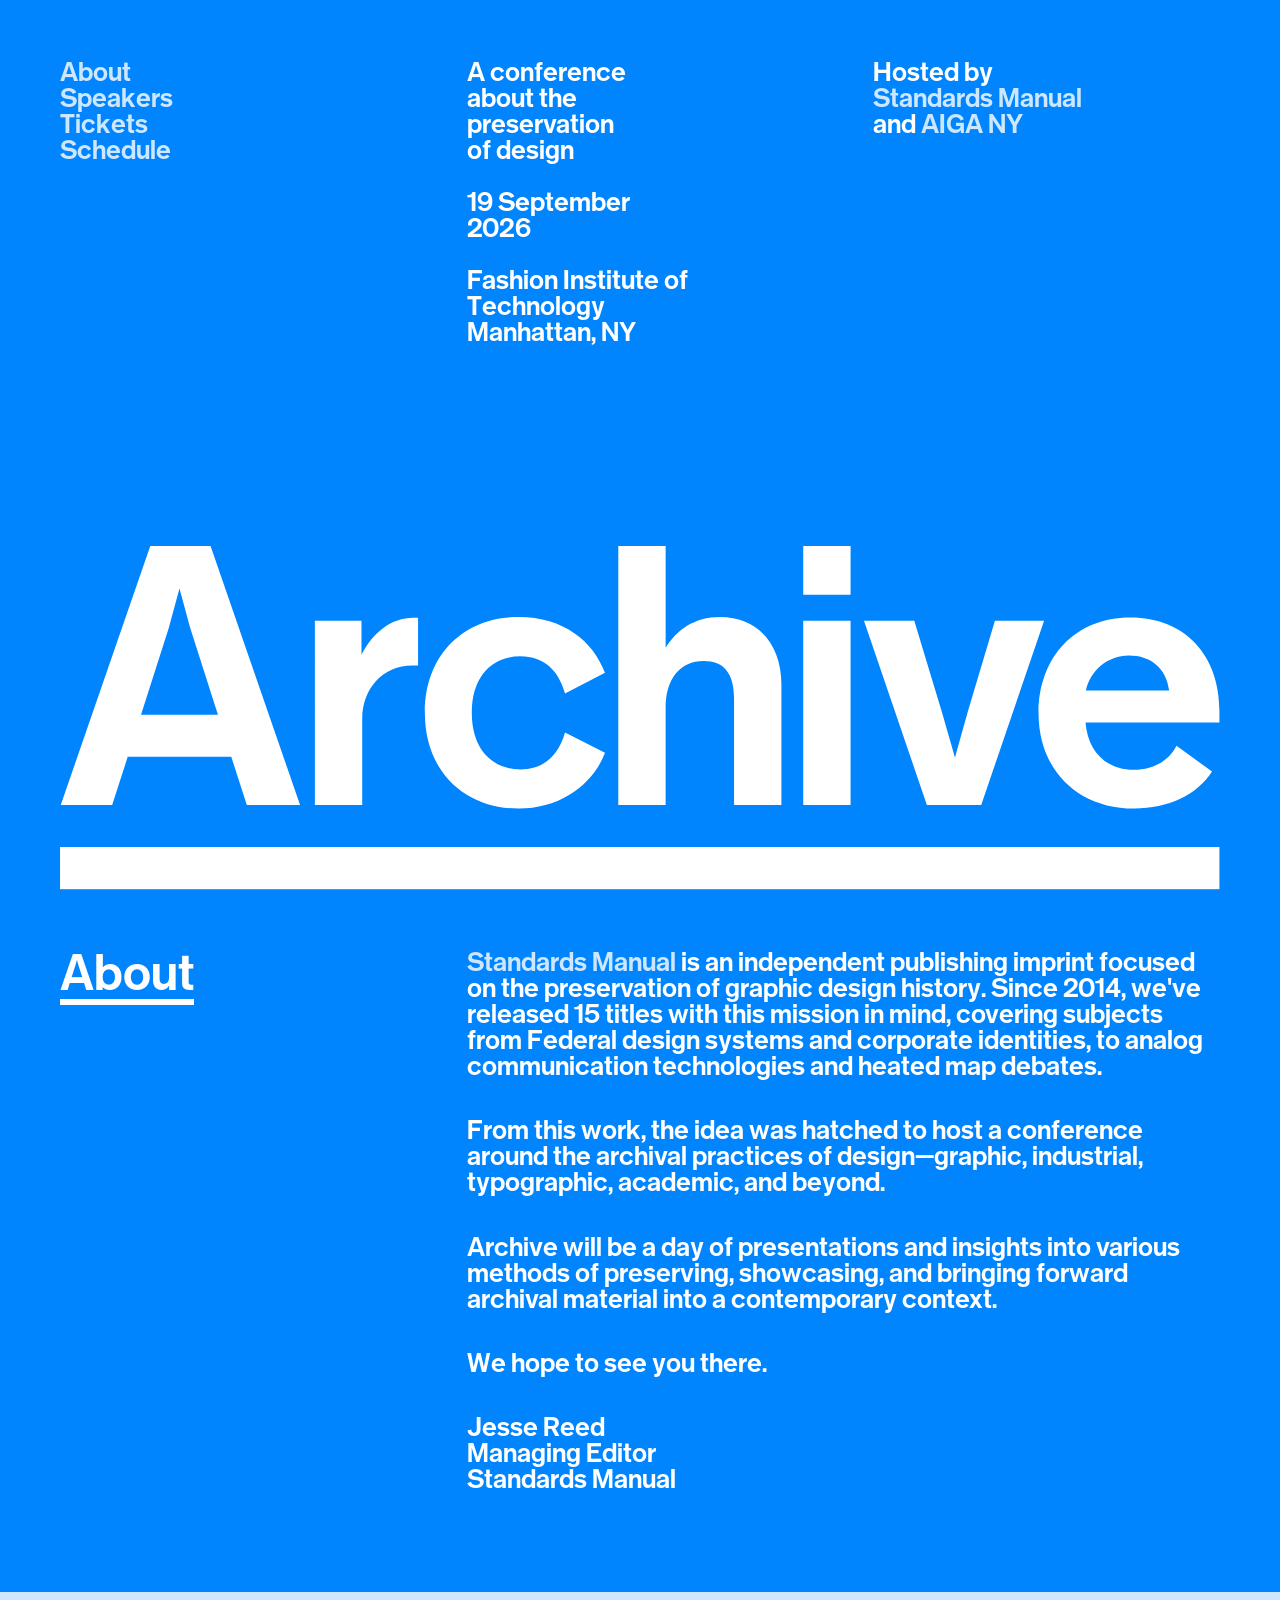
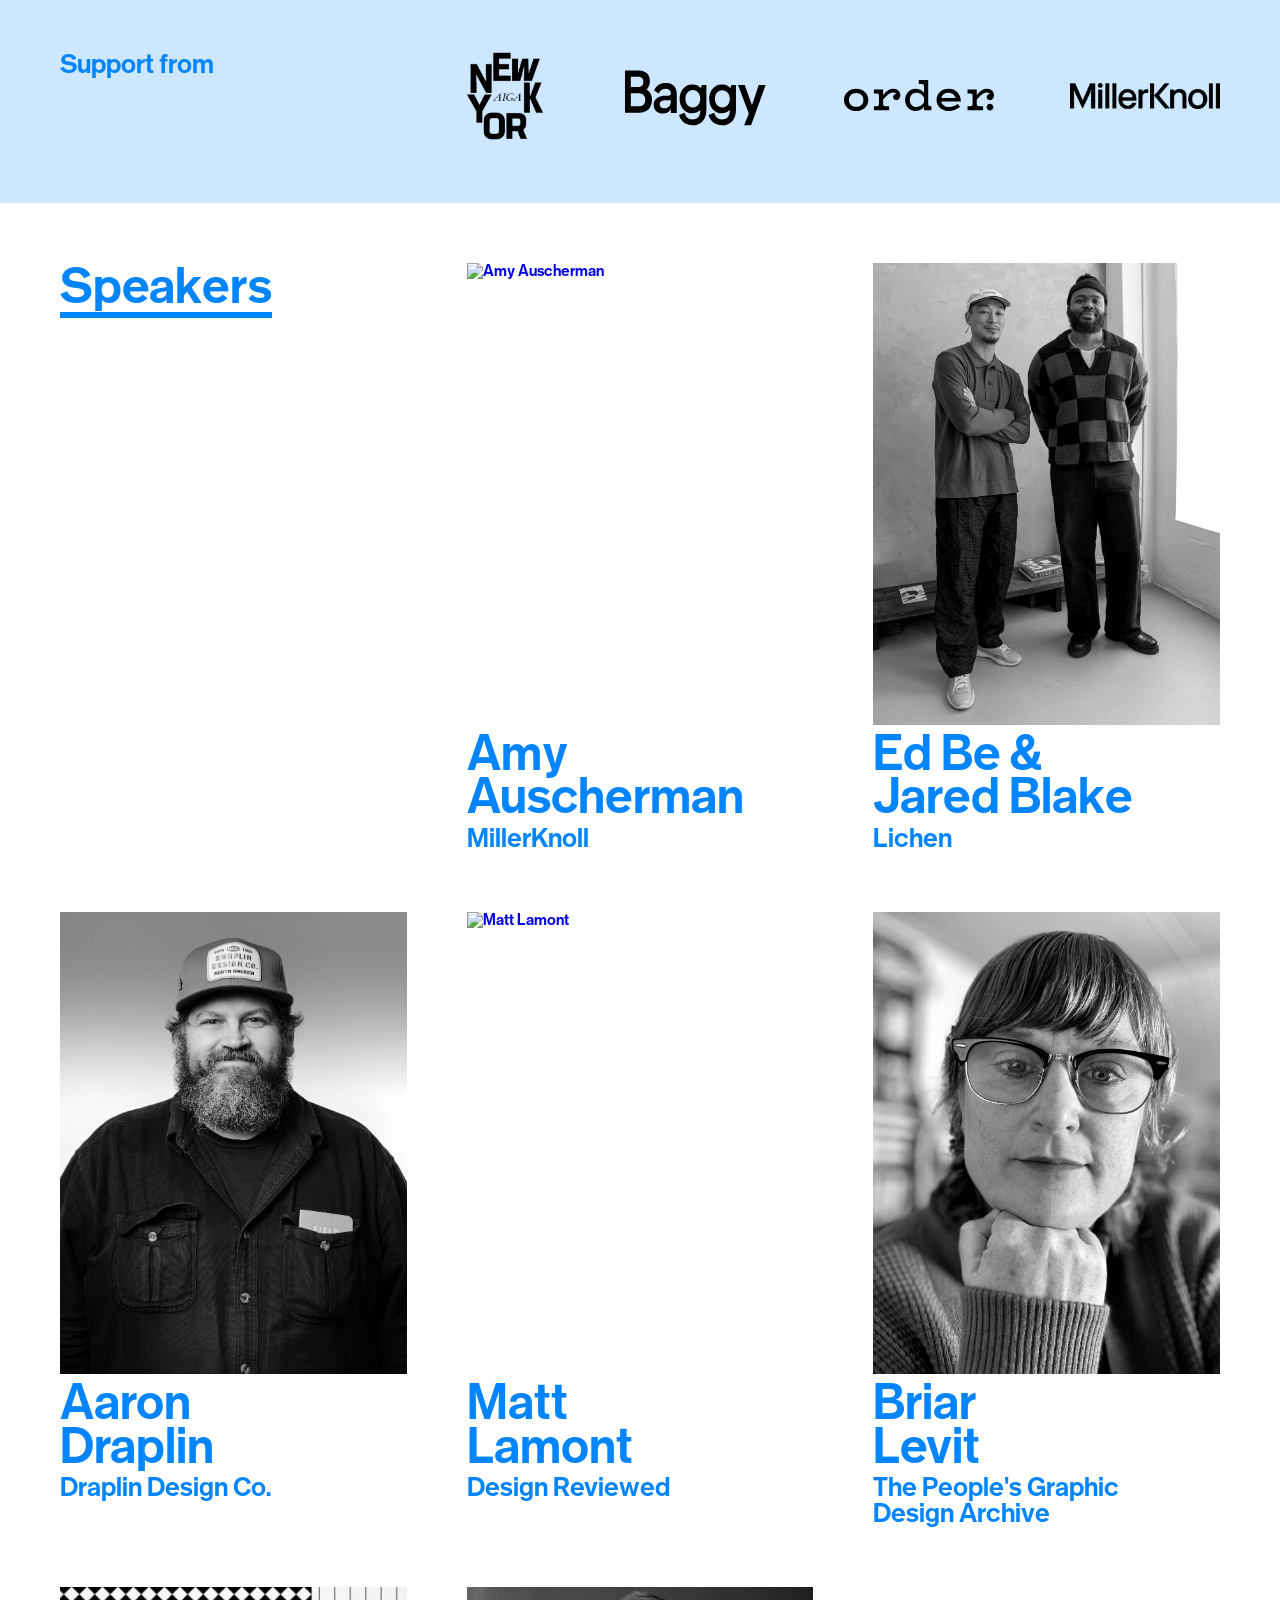
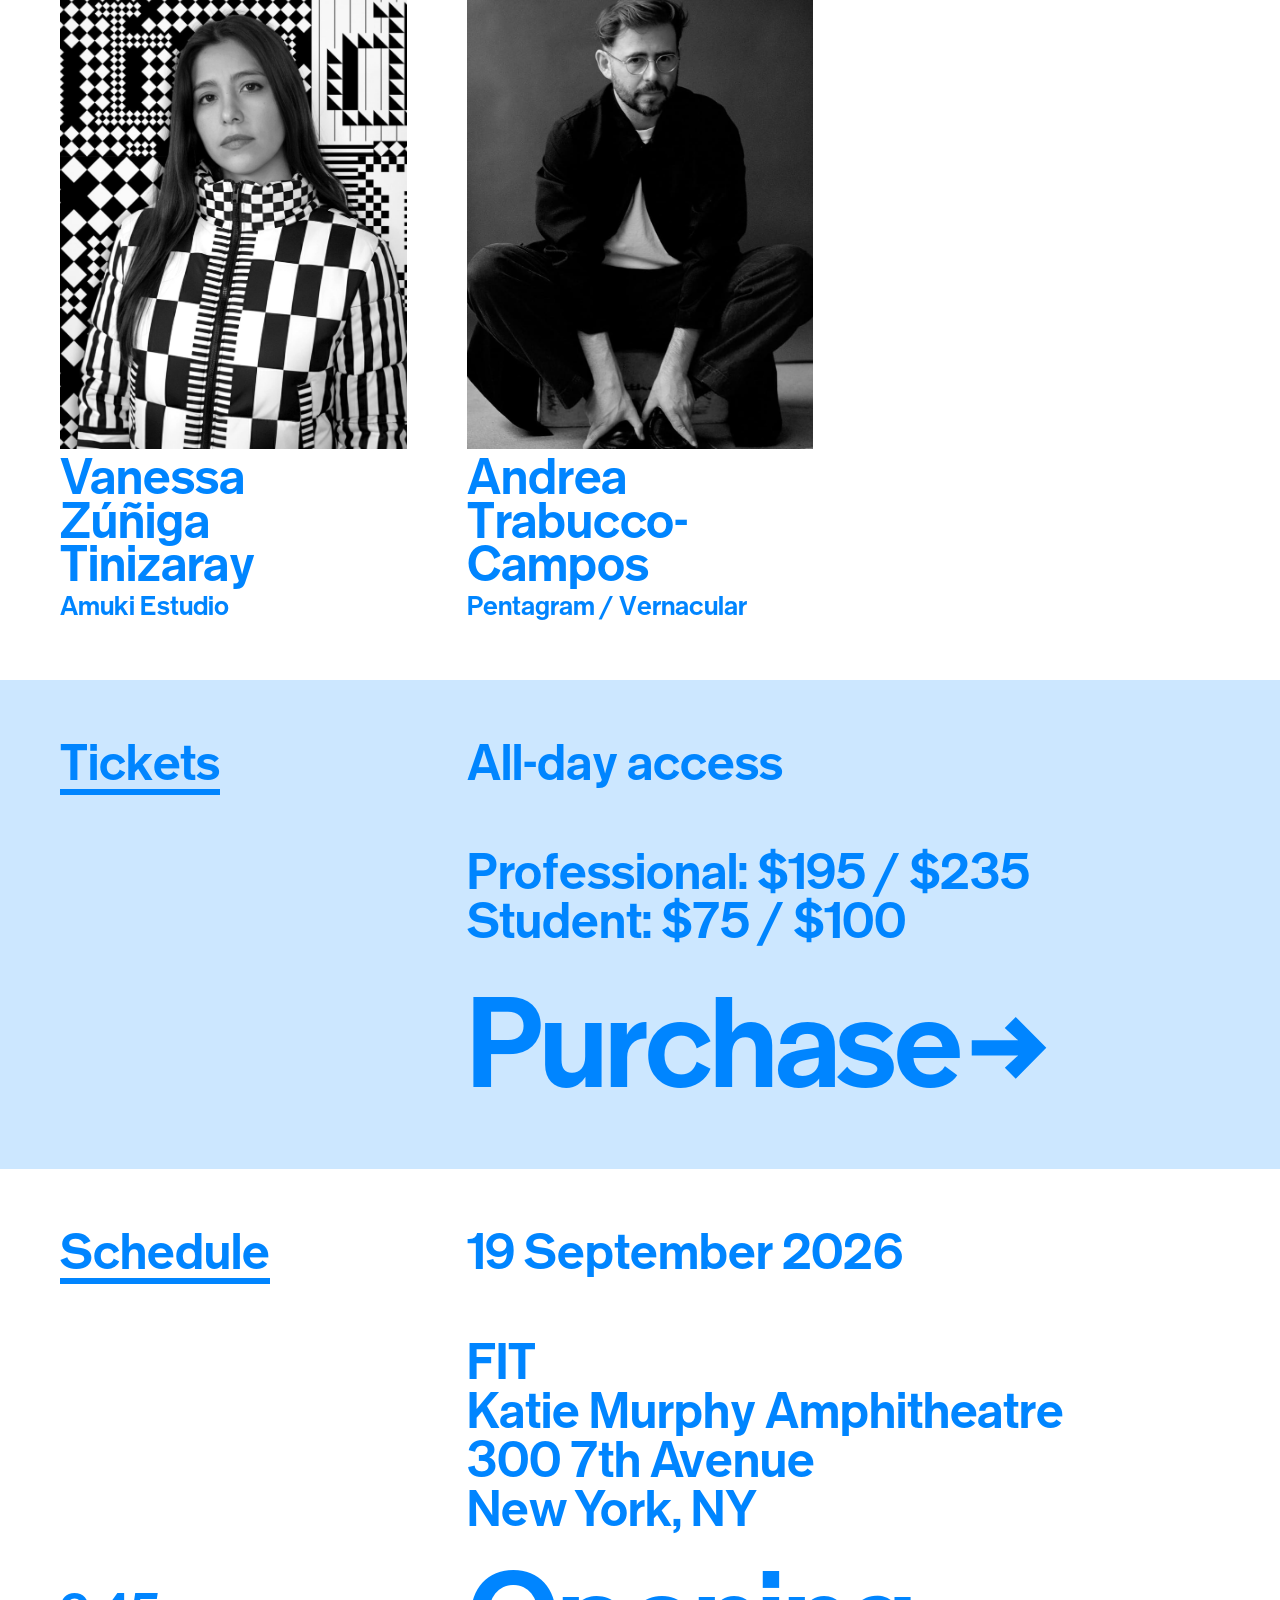
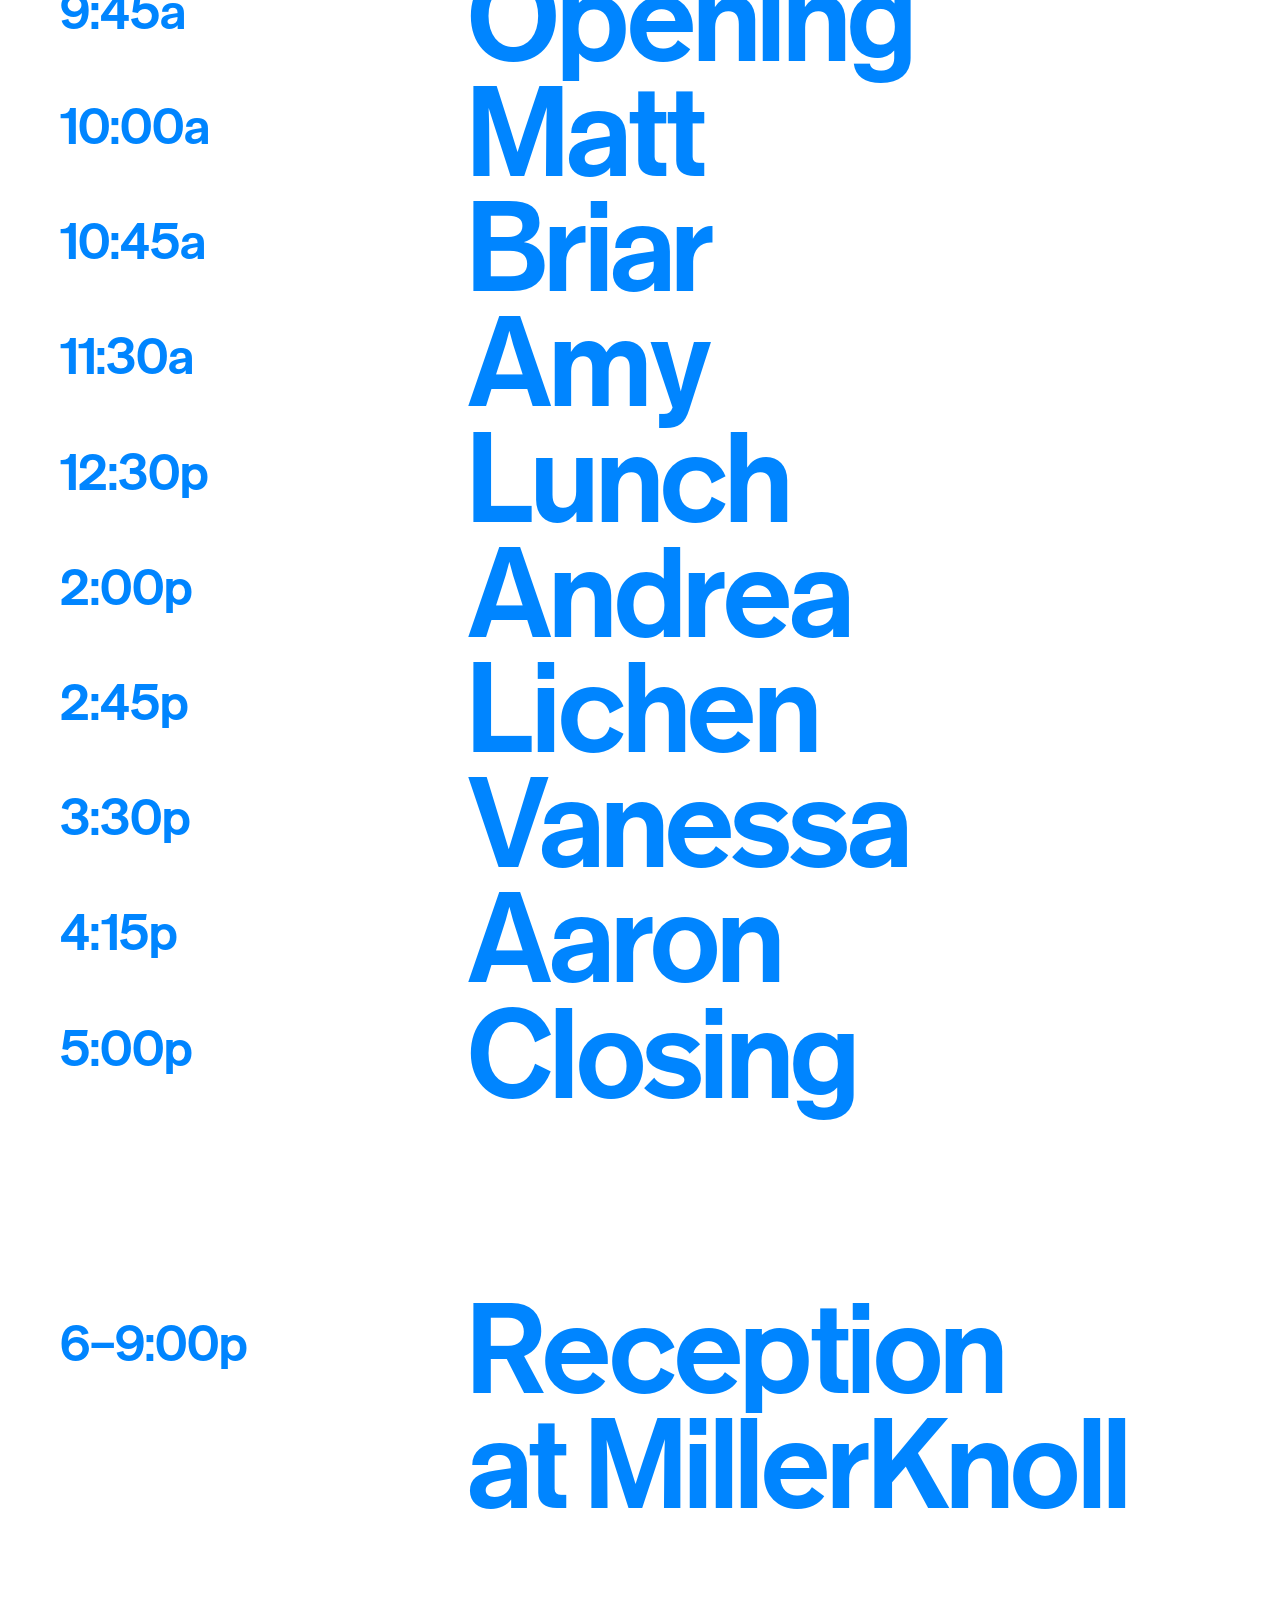
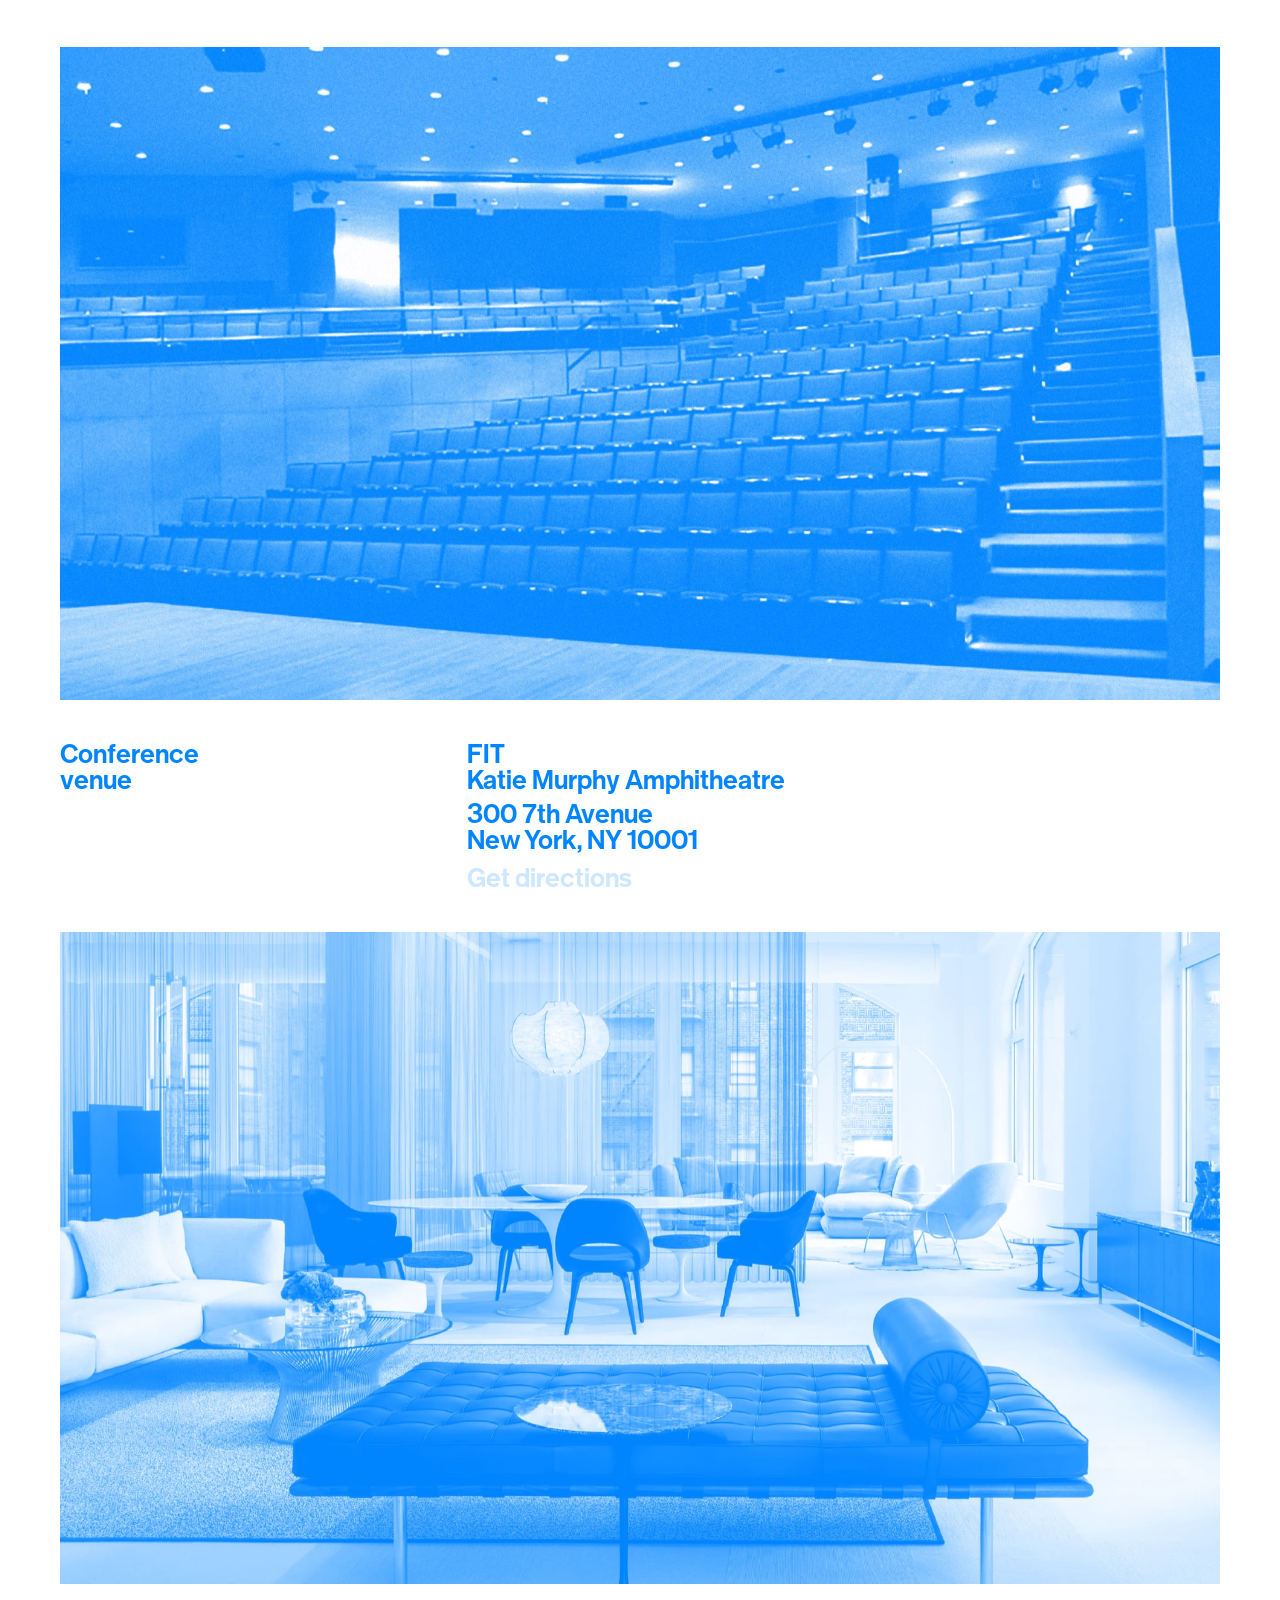
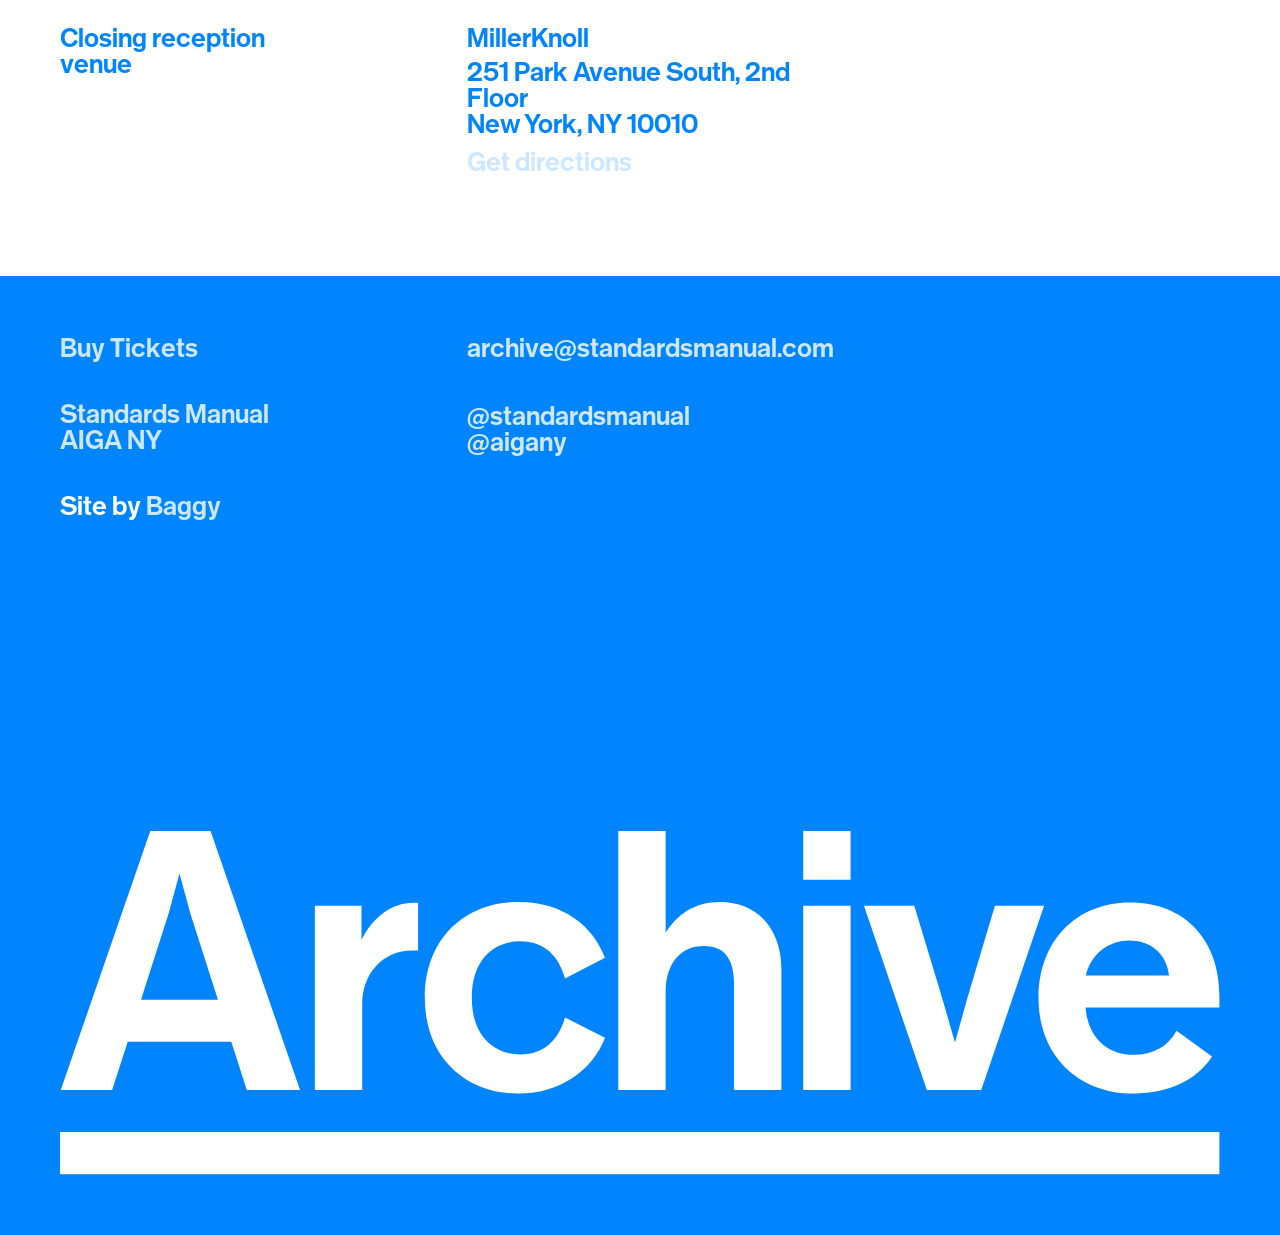
==== commit 314d4d54: "qa" ====
--- a/index.html
+++ b/index.html
@@ -15,7 +15,7 @@
     :root{--blue:#0085ff;--blue-light:#cce7ff;--blue-mid:#005fc0;--black:#000;--white:#fff;--off-white:#f5f2ee;--font-display:'Pitch Bold',serif;--font-body:'NYC Sans',sans-serif}
     html{scroll-behavior:smooth}
     body{font-family:var(--font-body);background:var(--white);color:var(--white);overflow-x:hidden}
-    nav{z-index:100;display:grid;grid-template-columns:repeat(3,1fr);gap:85px;padding:70px 85px 0 85px;background-color:var(--blue)}
+    nav{z-index:100;display:grid;grid-template-columns:repeat(3,1fr);gap:60px;padding:60px 60px 0 60px;background-color:var(--blue)}
     nav .nav-links{grid-column:1;grid-row:1;display:flex;flex-direction:column;align-self:start}
     nav .menu-btn{grid-column:1;grid-row:1}
     nav .nav-wordmark{grid-column:2/4;grid-row:1;align-self:start;opacity:0;pointer-events:none}
@@ -130,7 +130,7 @@
           and corporate identities, to analog communication technologies and heated map debates.</p>
         <p>From this work, the idea was hatched to host a conference around the archival practices of design—graphic,
           industrial, typographic, academic, and beyond.</p>
-        <p>Archive will be a one day of presentations and insights into various methods of preserving, showcasing, and
+        <p>Archive will be a day of presentations and insights into various methods of preserving, showcasing, and
           bringing forward archival material into a contemporary context.</p>
         <p>We hope to see you there.</p>
         <div class="about-sign">
@@ -329,7 +329,6 @@
 
   <!-- VENUE -->
   <section id="venue" aria-label="Venue">
-    <!-- <div class="section-label">Venue</div> -->
     <img src="assets/locations/FIT_ARCHIVE.jpg" alt="FIT Katie Murphy Amphitheatre" class="venue-image" loading="lazy" />
     <div class="venue-info-grid">
       <div class="venue-block">
--- a/styles.css
+++ b/styles.css
@@ -46,15 +46,11 @@
 
 /* ─── NAV ─── */
 nav {
-  /* position: fixed;
-  top: 0;
-  left: 0;
-  right: 0; */
   z-index: 100;
   display: grid;
   grid-template-columns: repeat(3, 1fr);
-  gap: 85px;
-  padding: 70px 85px 0px 85px;
+  gap: 60px;
+  padding: 60px 60px 0px 60px;
   mix-blend-mode: normal;
   background-color:var(--blue);
 }
@@ -72,22 +68,6 @@
   flex-direction: column;
   align-self: start;
 }
-
-/* nav .nav-middle { */
-  /* position: absolute;
-  top: 24px; */
-  /* col 2 start = left-padding + col-width + gap
-     col-width = (100% - 2×48px padding - 2×84px gap) / 3 = (100% - 264px) / 3 */
-  /* left: calc(48px + (100% - 264px) / 3 + 84px);
-  width: calc((100% - 264px) / 3); */
-/* } */
-
-/* nav .nav-right {
-  position: absolute;
-  top: 24px;
-  right: 48px;
-  width: calc((100% - 264px) / 3);
-} */
 
 nav .menu-btn {
   grid-column: 1;
@@ -221,7 +201,7 @@
 #hero {
   background: var(--blue);
   display: flex;
-  padding: clamp(150px, 15.625vw, 300px) 85px 0px 85px;
+  padding: clamp(150px, 15.625vw, 300px) 60px 0px 60px;
   gap: 0;
   position: relative;
 }
@@ -279,7 +259,7 @@
 
 /* ─── SECTION SHARED ─── */
 section {
-  padding: 60px 85px;
+  padding: 60px 60px;
 }
 
 .section-label {
@@ -320,7 +300,7 @@
 #about .about-inner {
   display: grid;
   grid-template-columns: repeat(3, 1fr);
-  gap: 85px;
+  gap: 60px;
 }
 
 .about-label {
@@ -364,7 +344,7 @@
   background: var(--blue-light);
   display: grid;
   grid-template-columns: repeat(3, 1fr);
-  gap: 85px;
+  gap: 60px;
 }
 
 #support .support-label {
@@ -402,7 +382,7 @@
 .speakers-grid {
   display: grid;
   grid-template-columns: repeat(3, 1fr);
-  gap: 85px;
+  gap: 60px;
   margin-top: 0;
 }
 
@@ -469,7 +449,7 @@
   color: var(--blue);
   display: grid;
   grid-template-columns: repeat(3, 1fr);
-  gap: 85px;
+  gap: 60px;
 }
 
 .tickets-inner {
@@ -541,7 +521,7 @@
 #schedule .section-header {
   display: grid;
   grid-template-columns: repeat(3, 1fr);
-  gap: 85px;
+  gap: 60px;
   margin-bottom: 30px;
 }
 
@@ -561,7 +541,7 @@
 .schedule-row {
   display: grid;
   grid-template-columns: repeat(3, 1fr);
-  gap: 85px;
+  gap: 60px;
 }
 
 .schedule-row:last-child {
@@ -623,7 +603,7 @@
   padding: 40px 0;
   display: grid;
   grid-template-columns: repeat(3, 1fr);
-  gap: 85px;
+  gap: 60px;
 
 }
 
@@ -666,13 +646,13 @@
 footer {
   background: var(--blue);
   color: var(--white);
-  padding: 70px 85px;
+  padding: 60px 60px;
 }
 
 .footer-top {
   display: grid;
   grid-template-columns: repeat(3, 1fr);
-  gap: 85px;
+  gap: 60px;
   align-items: start;
   margin-bottom: clamp(300px, calc(13.9vw + 133px), 400px);
 }
--- a/styles.css
+++ b/styles.css
@@ -46,15 +46,11 @@
 
 /* ─── NAV ─── */
 nav {
-  /* position: fixed;
-  top: 0;
-  left: 0;
-  right: 0; */
   z-index: 100;
   display: grid;
   grid-template-columns: repeat(3, 1fr);
-  gap: 85px;
-  padding: 70px 85px 0px 85px;
+  gap: 60px;
+  padding: 60px 60px 0px 60px;
   mix-blend-mode: normal;
   background-color:var(--blue);
 }
@@ -72,22 +68,6 @@
   flex-direction: column;
   align-self: start;
 }
-
-/* nav .nav-middle { */
-  /* position: absolute;
-  top: 24px; */
-  /* col 2 start = left-padding + col-width + gap
-     col-width = (100% - 2×48px padding - 2×84px gap) / 3 = (100% - 264px) / 3 */
-  /* left: calc(48px + (100% - 264px) / 3 + 84px);
-  width: calc((100% - 264px) / 3); */
-/* } */
-
-/* nav .nav-right {
-  position: absolute;
-  top: 24px;
-  right: 48px;
-  width: calc((100% - 264px) / 3);
-} */
 
 nav .menu-btn {
   grid-column: 1;
@@ -221,7 +201,7 @@
 #hero {
   background: var(--blue);
   display: flex;
-  padding: clamp(150px, 15.625vw, 300px) 85px 0px 85px;
+  padding: clamp(150px, 15.625vw, 300px) 60px 0px 60px;
   gap: 0;
   position: relative;
 }
@@ -279,7 +259,7 @@
 
 /* ─── SECTION SHARED ─── */
 section {
-  padding: 60px 85px;
+  padding: 60px 60px;
 }
 
 .section-label {
@@ -320,7 +300,7 @@
 #about .about-inner {
   display: grid;
   grid-template-columns: repeat(3, 1fr);
-  gap: 85px;
+  gap: 60px;
 }
 
 .about-label {
@@ -364,7 +344,7 @@
   background: var(--blue-light);
   display: grid;
   grid-template-columns: repeat(3, 1fr);
-  gap: 85px;
+  gap: 60px;
 }
 
 #support .support-label {
@@ -402,7 +382,7 @@
 .speakers-grid {
   display: grid;
   grid-template-columns: repeat(3, 1fr);
-  gap: 85px;
+  gap: 60px;
   margin-top: 0;
 }
 
@@ -469,7 +449,7 @@
   color: var(--blue);
   display: grid;
   grid-template-columns: repeat(3, 1fr);
-  gap: 85px;
+  gap: 60px;
 }
 
 .tickets-inner {
@@ -541,7 +521,7 @@
 #schedule .section-header {
   display: grid;
   grid-template-columns: repeat(3, 1fr);
-  gap: 85px;
+  gap: 60px;
   margin-bottom: 30px;
 }
 
@@ -561,7 +541,7 @@
 .schedule-row {
   display: grid;
   grid-template-columns: repeat(3, 1fr);
-  gap: 85px;
+  gap: 60px;
 }
 
 .schedule-row:last-child {
@@ -623,7 +603,7 @@
   padding: 40px 0;
   display: grid;
   grid-template-columns: repeat(3, 1fr);
-  gap: 85px;
+  gap: 60px;
 
 }
 
@@ -666,13 +646,13 @@
 footer {
   background: var(--blue);
   color: var(--white);
-  padding: 70px 85px;
+  padding: 60px 60px;
 }
 
 .footer-top {
   display: grid;
   grid-template-columns: repeat(3, 1fr);
-  gap: 85px;
+  gap: 60px;
   align-items: start;
   margin-bottom: clamp(300px, calc(13.9vw + 133px), 400px);
 }
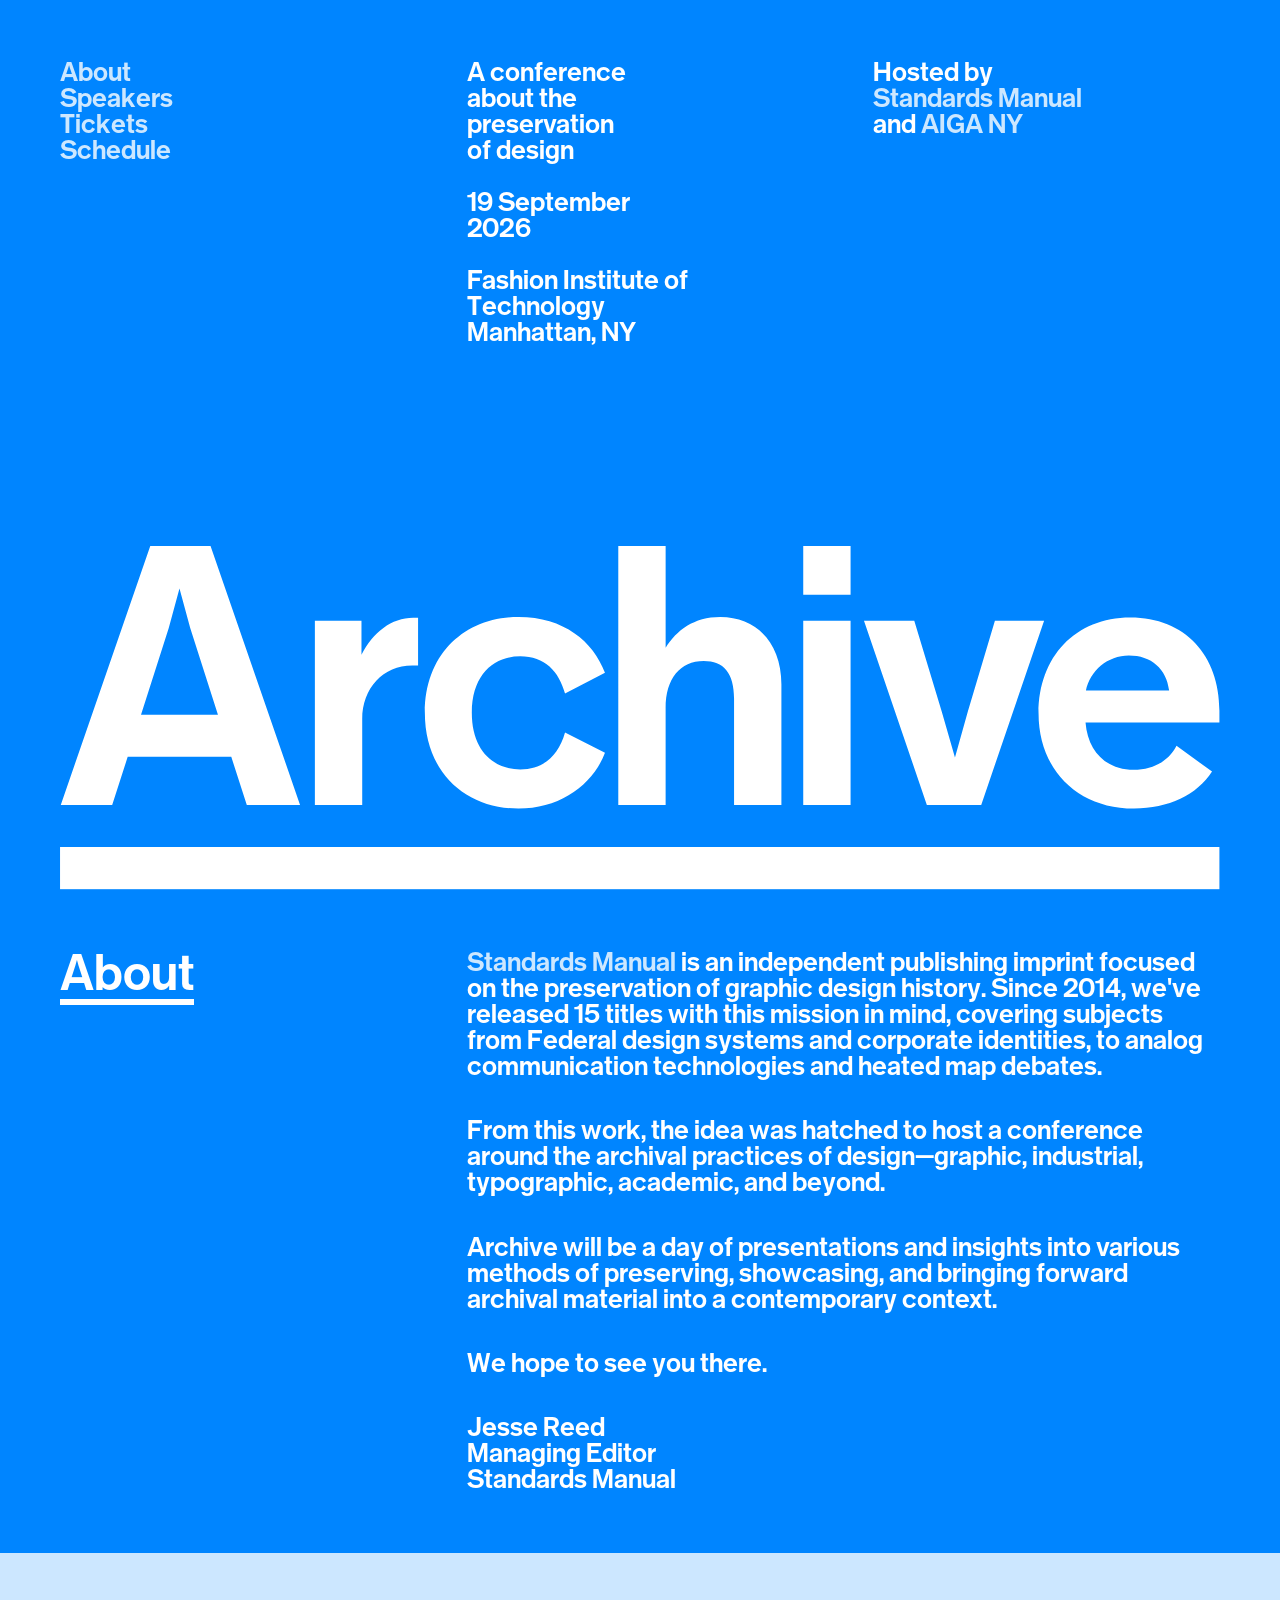
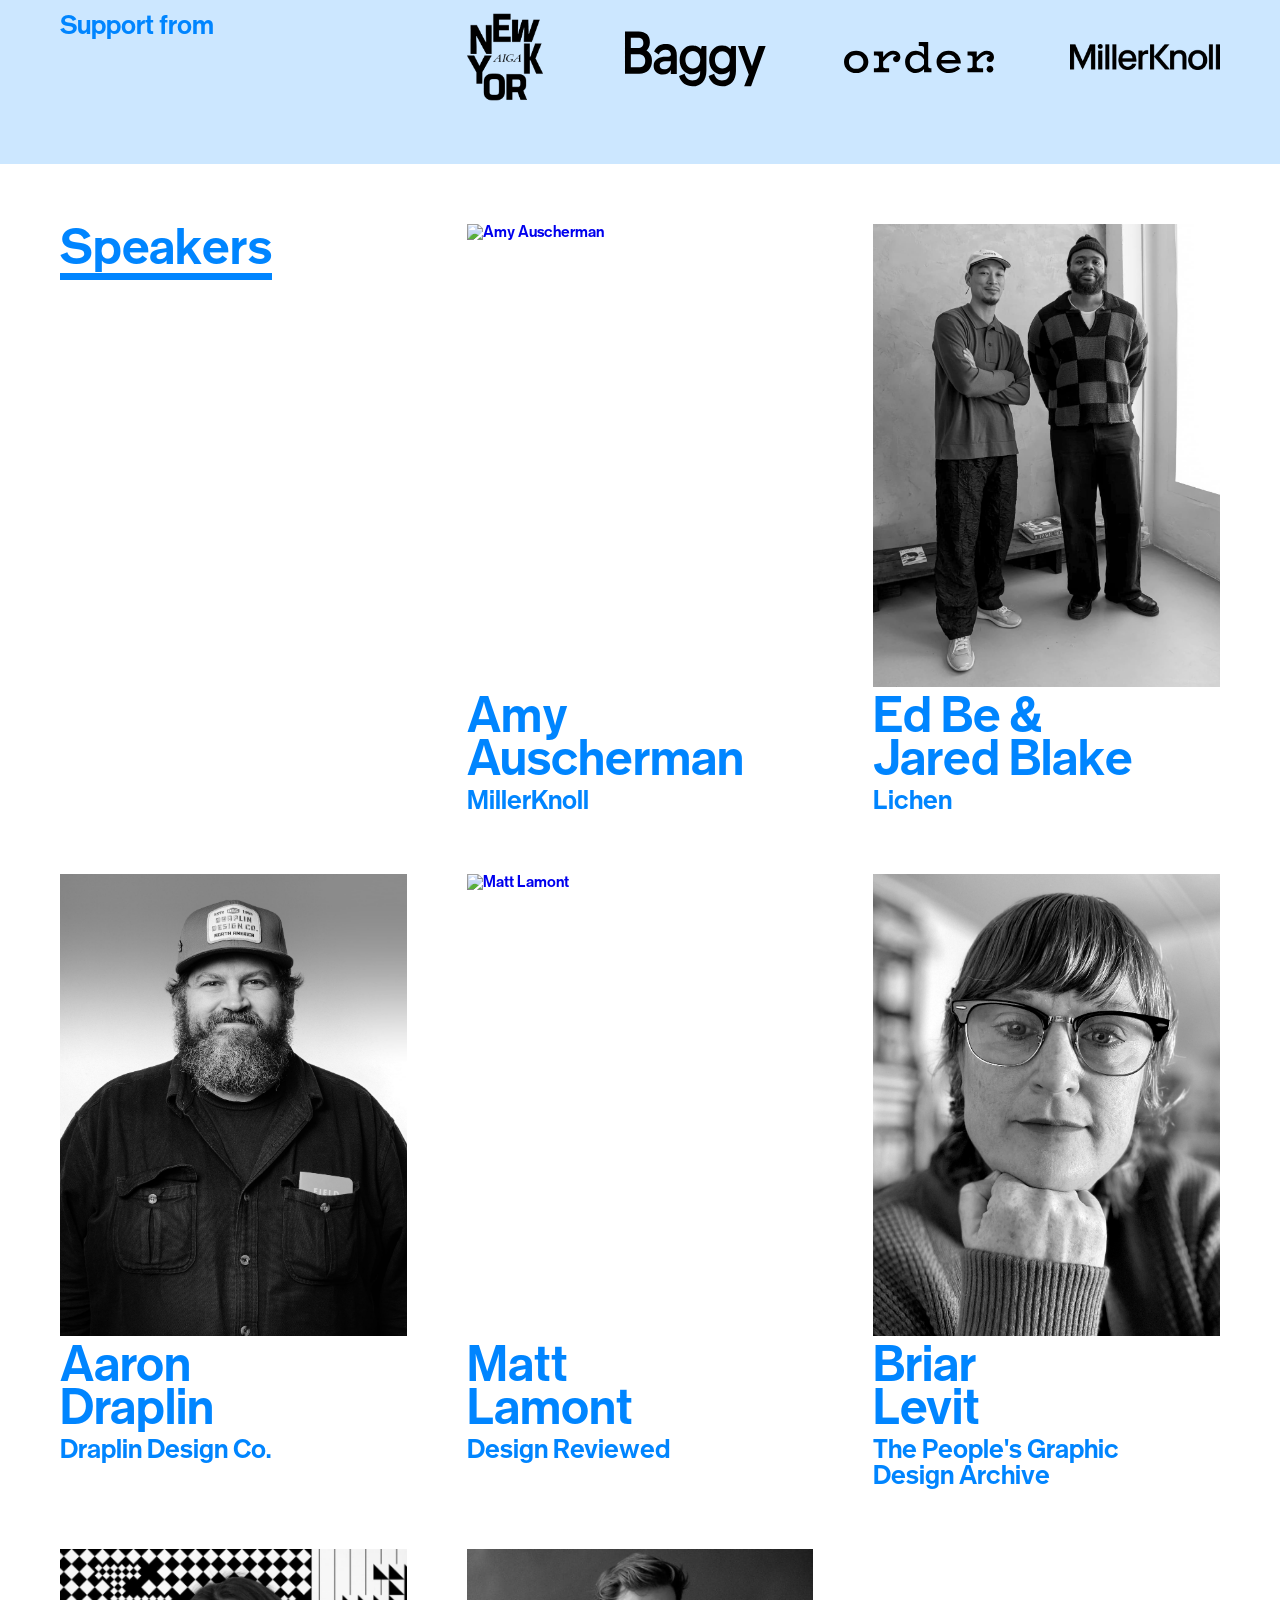
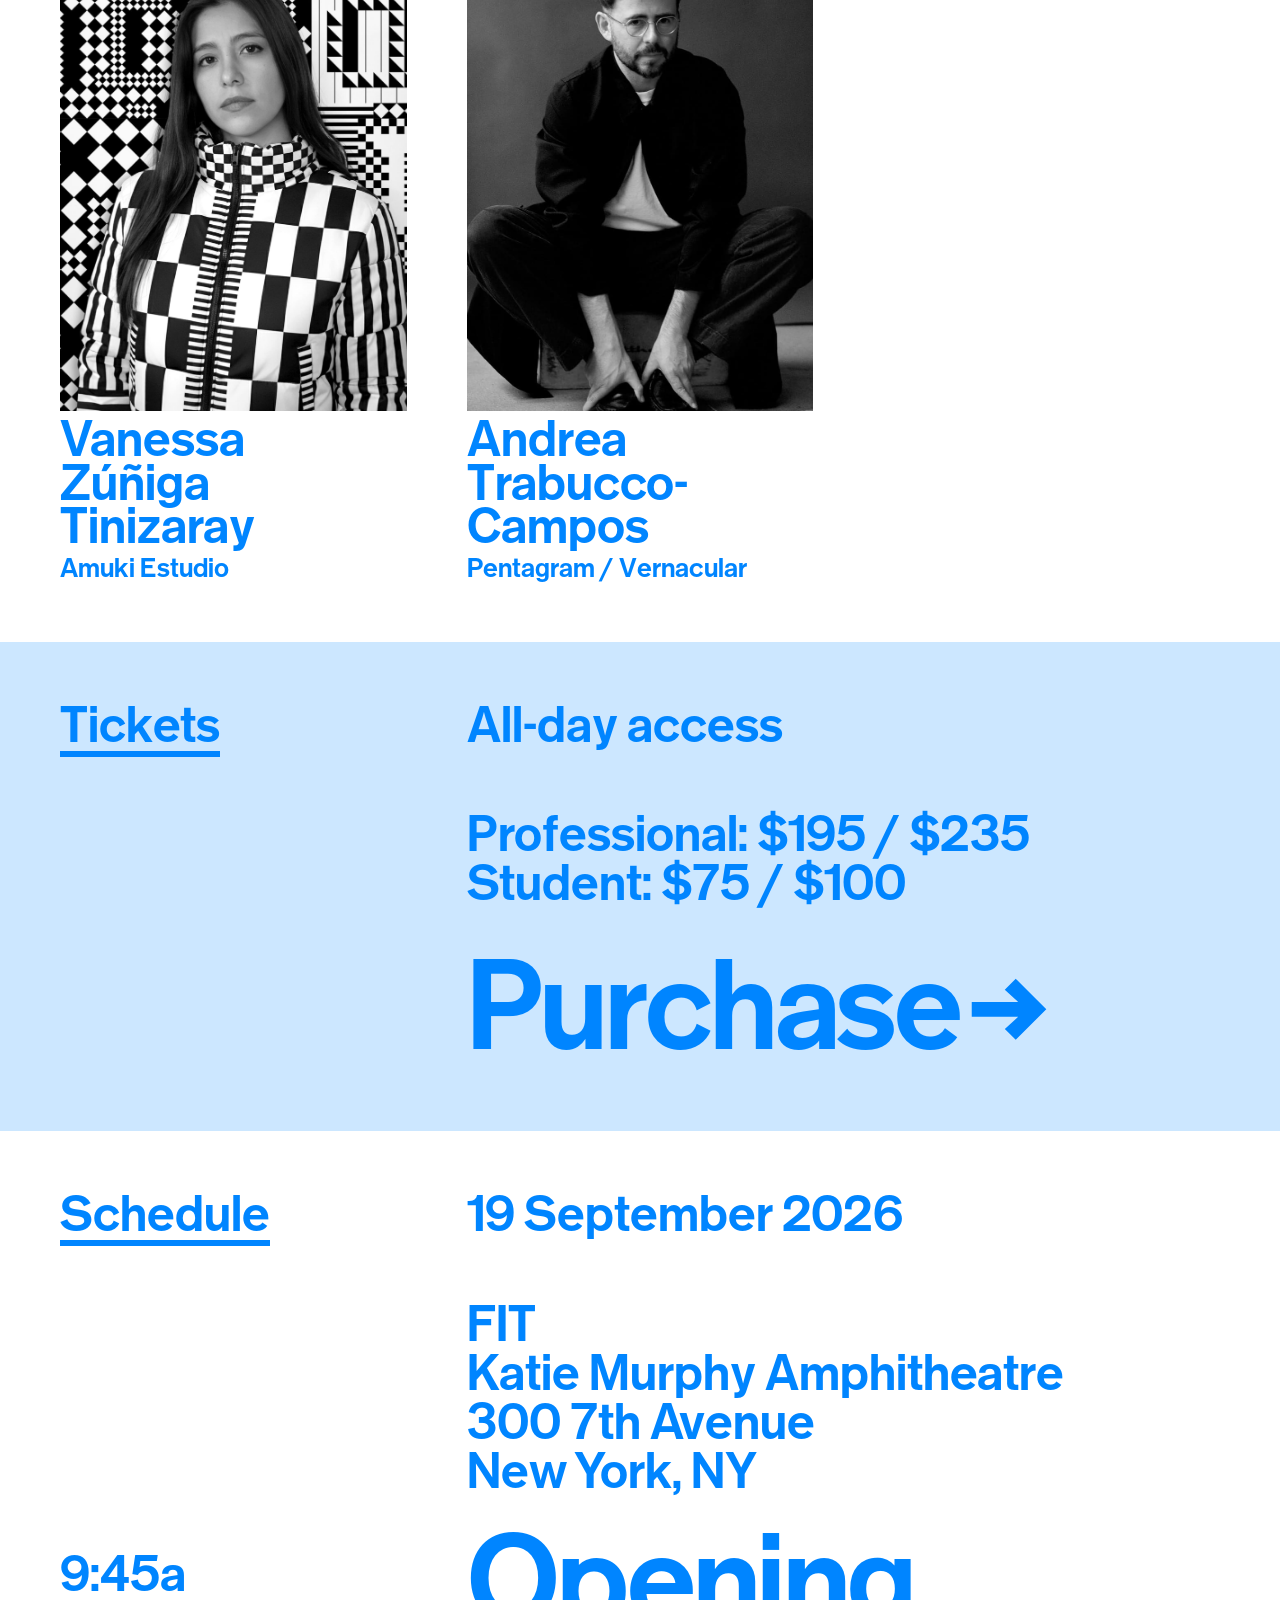
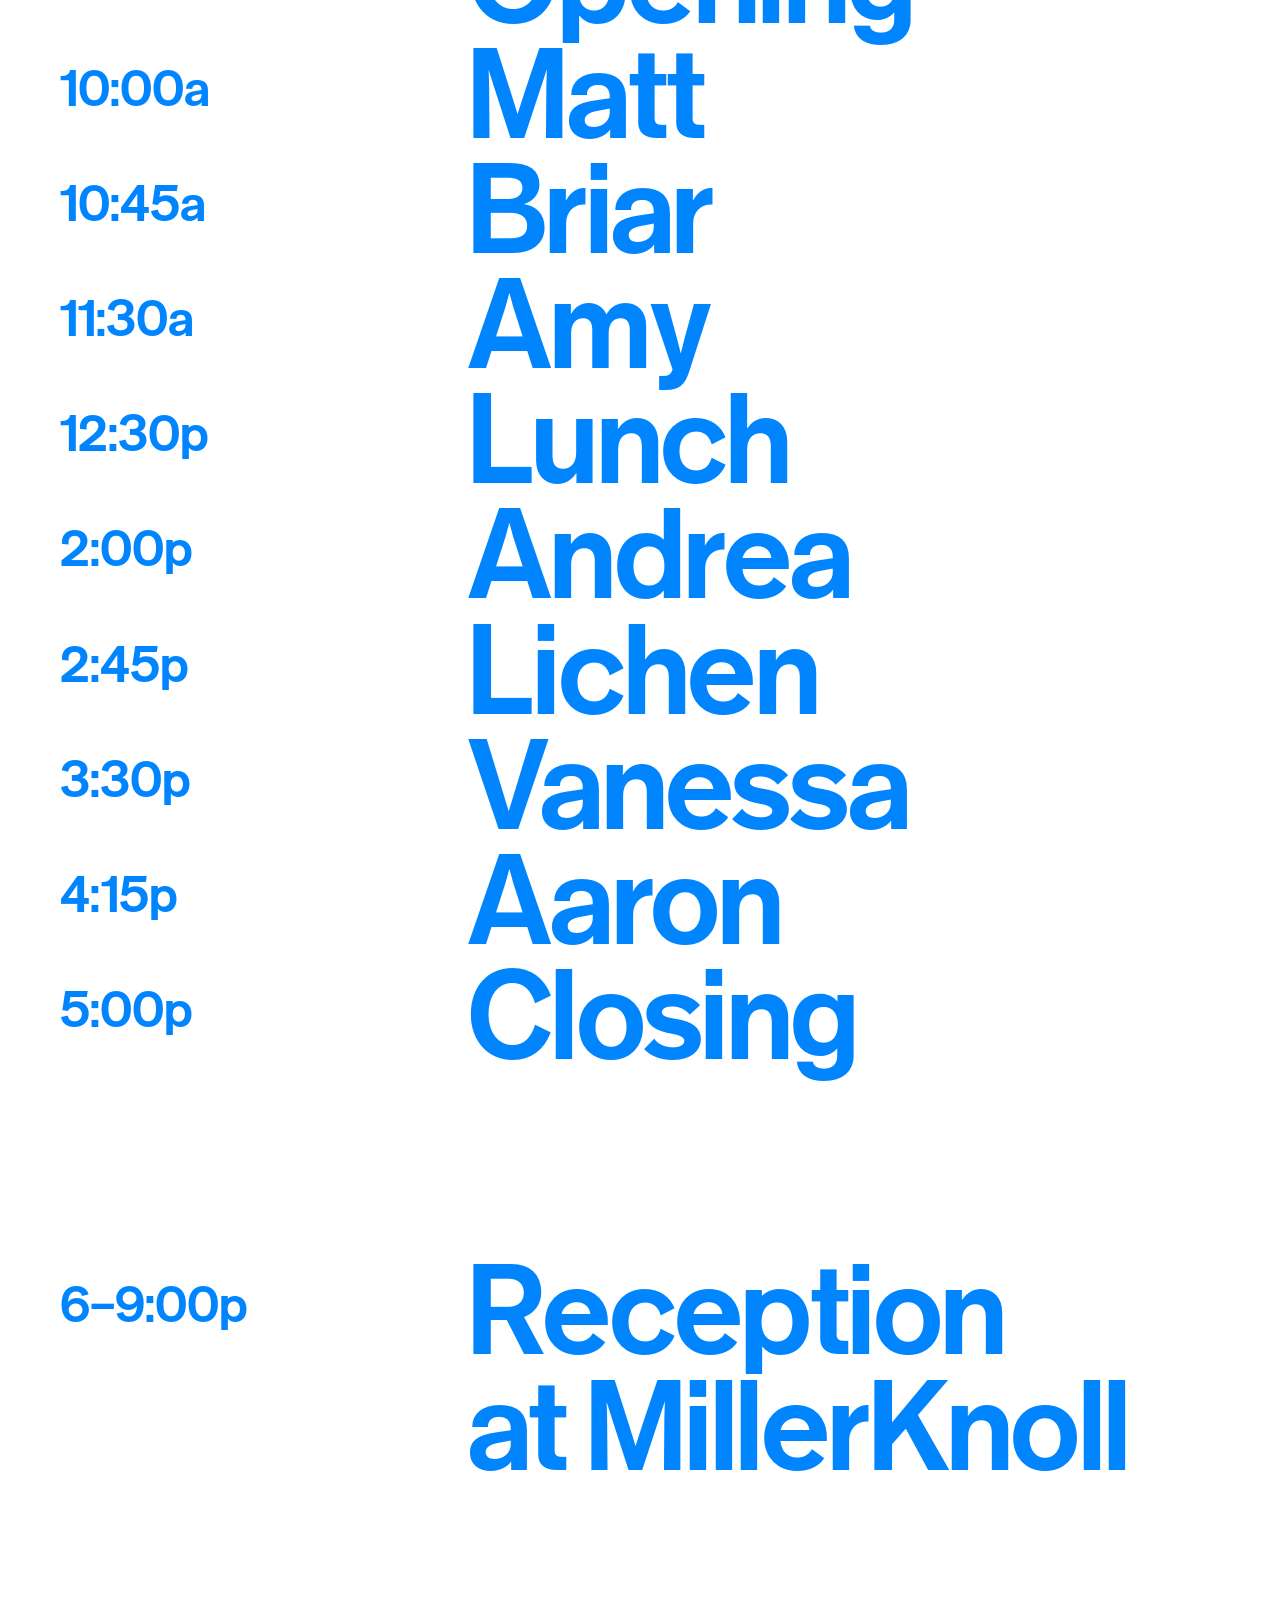
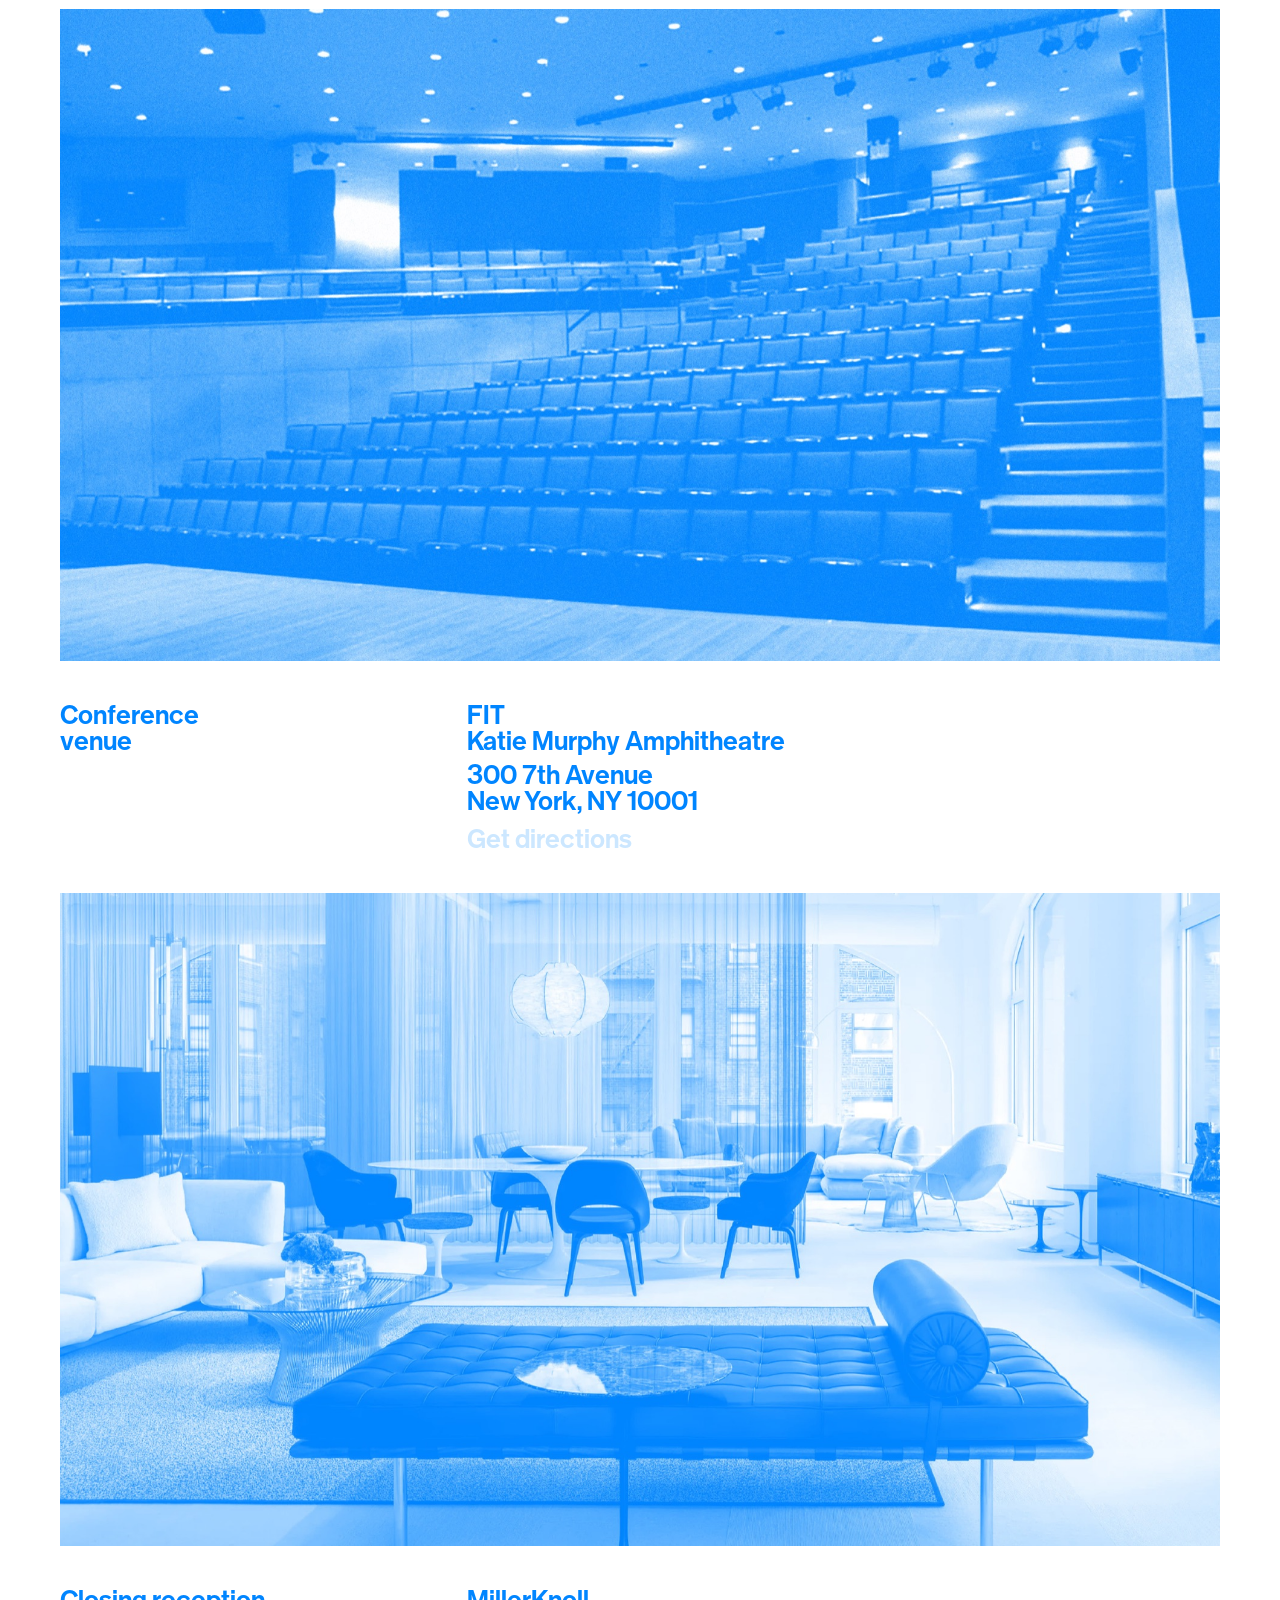
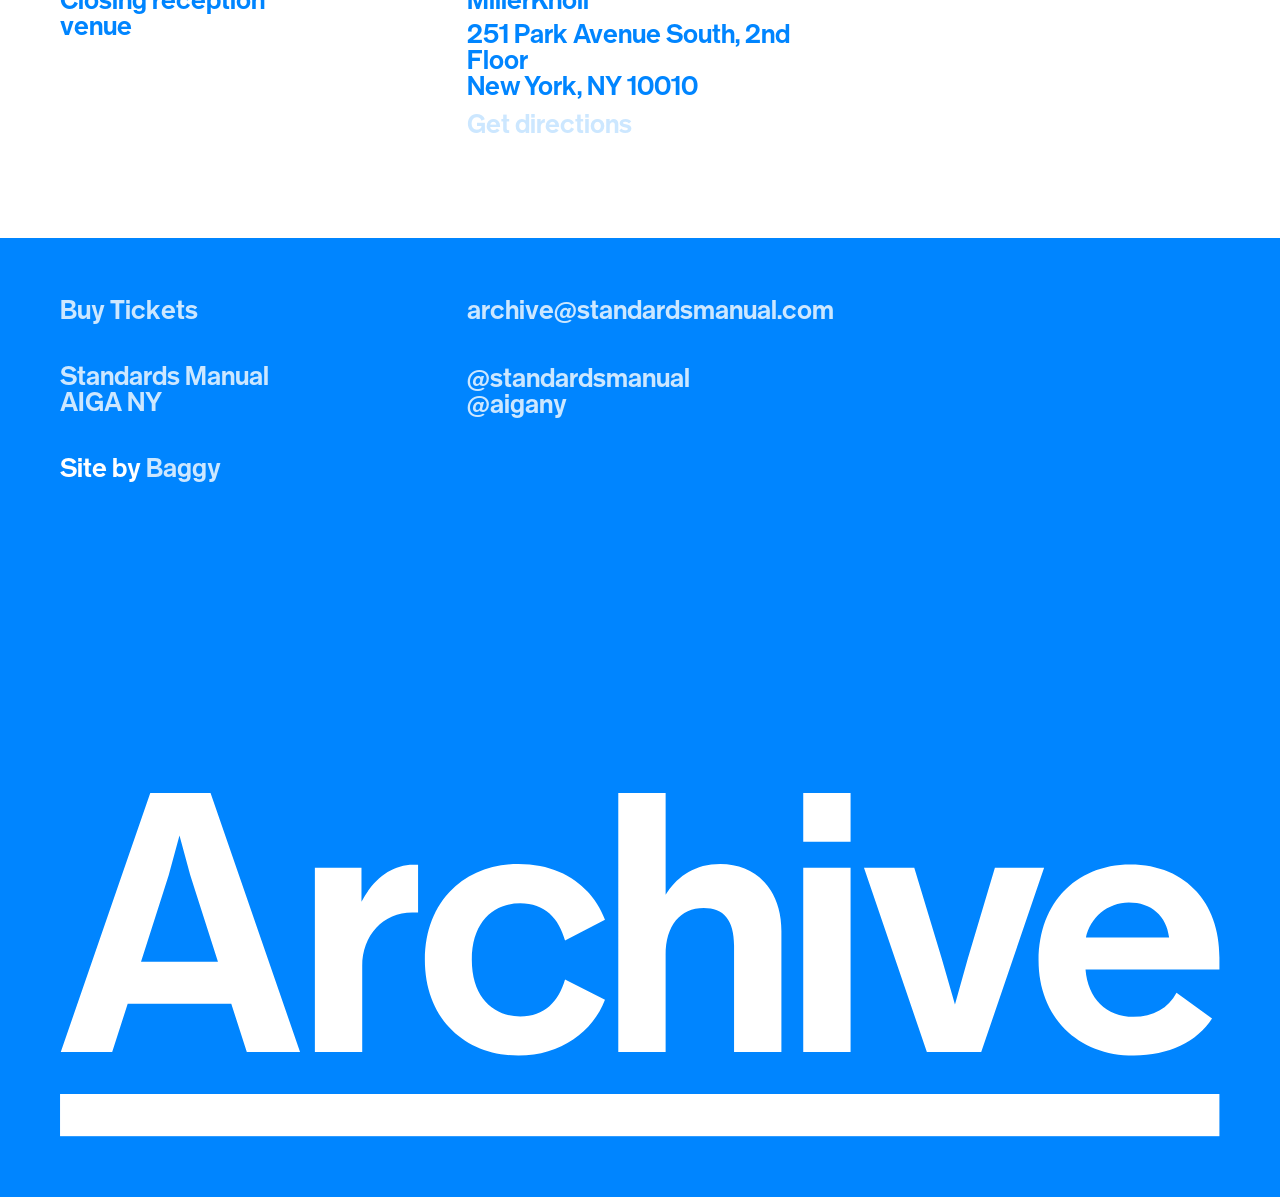
==== commit 31379cfb: "qa" ====
--- a/index.html
+++ b/index.html
@@ -18,14 +18,10 @@
     nav{z-index:100;display:grid;grid-template-columns:repeat(3,1fr);gap:60px;padding:60px 60px 0 60px;background-color:var(--blue)}
     nav .nav-links{grid-column:1;grid-row:1;display:flex;flex-direction:column;align-self:start}
     nav .menu-btn{grid-column:1;grid-row:1}
-    nav .nav-wordmark{grid-column:2/4;grid-row:1;align-self:start;opacity:0;pointer-events:none}
-    nav .nav-wordmark svg{width:100%;height:auto;display:block}
     nav .nav-links a{font-family:var(--font-body);font-size:clamp(26px,calc(2.903vw - 9.74px),46px);color:var(--blue-light);text-decoration:none}
     nav .nav-right,nav .nav-middle{font-family:var(--font-body);font-size:clamp(26px,calc(2.903vw - 9.74px),46px);color:var(--white)}
     .menu-btn{display:none;background:none;border:none;font-family:var(--font-body);font-size:clamp(26px,calc(2.903vw - 9.74px),46px);color:var(--blue-light);cursor:pointer;padding:0}
     .flyout{position:fixed;top:0;left:0;width:100%;background-color:var(--blue-light);z-index:200;padding:28px 28px 40px;display:flex;align-items:flex-start;transform:translateY(-100%);transition:transform .35s ease;pointer-events:none;height:322px}
-    .flying-wordmark{position:fixed;z-index:200;pointer-events:none}
-    .flying-wordmark svg{width:100%;height:auto;display:block}
     #hero{background:var(--blue);display:flex;padding: 48px 60px;position:relative}
     #hero .hero-logo{display:flex;align-items:flex-end;width:100%;flex:1}
     .archive-wordmark{width:100%}
@@ -35,7 +31,6 @@
       nav .nav-links{display:none}
       nav .nav-right{display:none}
       nav .nav-middle{display:block;width:auto}
-      nav .nav-wordmark{display:block;flex:1;opacity:0;pointer-events:none;align-self:center}
       .menu-btn{display:flex;flex-shrink:0}
       #hero{padding:100px 28px 0px;}
     }
@@ -45,7 +40,6 @@
   <noscript><link rel="stylesheet" href="styles.css"></noscript>
   <!-- Preload the body font — used in nav text visible above the fold -->
   <link rel="preload" href="assets/fonts/NYC_Sans_v0_2-Medium-TRIAL.otf" as="font" type="font/otf" crossorigin>
-  <link rel="preconnect" href="https://cdnjs.cloudflare.com" crossorigin>
 </head>
 
 <body>
@@ -108,7 +102,7 @@
   <section id="hero" aria-label="Hero">
     <div class="hero-logo">
       <h1 class="archive-wordmark">
-        <a href="index.html">
+        <a href="index.html" aria-label="Archive — A Conference on Design Preservation">
           <svg width="1751" height="519" viewBox="0 0 1751 519" fill="none" xmlns="http://www.w3.org/2000/svg">
             <use href="#archive-wordmark"/>
           </svg>
--- a/styles.css
+++ b/styles.css
@@ -74,34 +74,6 @@
   grid-row: 1;
 }
 
-/* ─── FLYING WORDMARK (JS-created overlay, animates from hero → nav) ─── */
-.flying-wordmark {
-  position: fixed;
-  z-index: 200;
-  pointer-events: none;
-}
-
-.flying-wordmark svg {
-  width: 100%;
-  height: auto;
-  display: block;
-}
-
-/* ─── NAV WORDMARK (revealed on scroll) ─── */
-nav .nav-wordmark {
-  grid-column: 2 / 4;
-  grid-row: 1;
-  align-self: start;
-  opacity: 0;
-  pointer-events: none;
-}
-
-nav .nav-wordmark svg {
-  width: 100%;
-  height: auto;
-  display: block;
-}
-
 nav .nav-links a {
   font-family: var(--font-body);
   font-size: clamp(26px, calc(2.903vw - 9.74px), 46px);
@@ -224,39 +196,6 @@
 }
 
 
-#hero .hero-meta {
-  grid-column: 2 / 3;
-  padding-top: 48px;
-}
-
-#hero .hero-meta .tagline {
-  font-family: var(--font-body);
-  font-size: clamp(16px, 1.8vw, 22px);
-  color: var(--white);
-  line-height: 1.3;
-  margin-bottom: 48px;
-}
-
-#hero .hero-meta .event-details {
-  font-family: var(--font-body);
-  font-size: clamp(16px, 1.8vw, 22px);
-  color: var(--white);
-  line-height: 1.5;
-}
-
-#hero .hero-hosted {
-  grid-column: 3 / 4;
-  padding-top: 48px;
-  padding-left: 48px;
-}
-
-#hero .hero-hosted p {
-  font-family: var(--font-body);
-  font-size: clamp(16px, 1.8vw, 22px);
-  color: var(--white);
-  line-height: 1.5;
-}
-
 /* ─── SECTION SHARED ─── */
 section {
   padding: 60px 60px;
@@ -325,6 +264,10 @@
   transition: color 0.2s;
   text-decoration: none;
   text-wrap: pretty;
+}
+
+.about-sign {
+  margin-bottom: 0;
 }
 
 .about-text p a {
@@ -417,12 +360,6 @@
   .speaker-card:hover .img-hover { opacity: 1; }
 }
 
-.speaker-card-inner {
-  position: relative;
-  width: 100%;
-  height: 100%;
-}
-
 .speaker-info {
   position: relative;
   padding-top: 8px;
@@ -572,11 +509,6 @@
 
 .schedule-talk a:hover {
   color: var(--black);
-}
-
-.schedule-talk.muted {
-  color: #444;
-  font-size: clamp(16px, 2vw, 36px);
 }
 
 /* ─── VENUE ─── */
@@ -747,20 +679,6 @@
     width: auto;
   }
 
-  nav .nav-wordmark {
-    display: block;
-    flex: 1;
-    opacity: 0;
-    pointer-events: none;
-    align-self: center;
-  }
-
-  nav .nav-wordmark svg {
-    width: 100%;
-    height: auto;
-    display: block;
-  }
-
   .logo img {
     max-width: 150px;
     width: 100%;
--- a/styles.css
+++ b/styles.css
@@ -74,34 +74,6 @@
   grid-row: 1;
 }
 
-/* ─── FLYING WORDMARK (JS-created overlay, animates from hero → nav) ─── */
-.flying-wordmark {
-  position: fixed;
-  z-index: 200;
-  pointer-events: none;
-}
-
-.flying-wordmark svg {
-  width: 100%;
-  height: auto;
-  display: block;
-}
-
-/* ─── NAV WORDMARK (revealed on scroll) ─── */
-nav .nav-wordmark {
-  grid-column: 2 / 4;
-  grid-row: 1;
-  align-self: start;
-  opacity: 0;
-  pointer-events: none;
-}
-
-nav .nav-wordmark svg {
-  width: 100%;
-  height: auto;
-  display: block;
-}
-
 nav .nav-links a {
   font-family: var(--font-body);
   font-size: clamp(26px, calc(2.903vw - 9.74px), 46px);
@@ -224,39 +196,6 @@
 }
 
 
-#hero .hero-meta {
-  grid-column: 2 / 3;
-  padding-top: 48px;
-}
-
-#hero .hero-meta .tagline {
-  font-family: var(--font-body);
-  font-size: clamp(16px, 1.8vw, 22px);
-  color: var(--white);
-  line-height: 1.3;
-  margin-bottom: 48px;
-}
-
-#hero .hero-meta .event-details {
-  font-family: var(--font-body);
-  font-size: clamp(16px, 1.8vw, 22px);
-  color: var(--white);
-  line-height: 1.5;
-}
-
-#hero .hero-hosted {
-  grid-column: 3 / 4;
-  padding-top: 48px;
-  padding-left: 48px;
-}
-
-#hero .hero-hosted p {
-  font-family: var(--font-body);
-  font-size: clamp(16px, 1.8vw, 22px);
-  color: var(--white);
-  line-height: 1.5;
-}
-
 /* ─── SECTION SHARED ─── */
 section {
   padding: 60px 60px;
@@ -325,6 +264,10 @@
   transition: color 0.2s;
   text-decoration: none;
   text-wrap: pretty;
+}
+
+.about-sign {
+  margin-bottom: 0;
 }
 
 .about-text p a {
@@ -417,12 +360,6 @@
   .speaker-card:hover .img-hover { opacity: 1; }
 }
 
-.speaker-card-inner {
-  position: relative;
-  width: 100%;
-  height: 100%;
-}
-
 .speaker-info {
   position: relative;
   padding-top: 8px;
@@ -572,11 +509,6 @@
 
 .schedule-talk a:hover {
   color: var(--black);
-}
-
-.schedule-talk.muted {
-  color: #444;
-  font-size: clamp(16px, 2vw, 36px);
 }
 
 /* ─── VENUE ─── */
@@ -747,20 +679,6 @@
     width: auto;
   }
 
-  nav .nav-wordmark {
-    display: block;
-    flex: 1;
-    opacity: 0;
-    pointer-events: none;
-    align-self: center;
-  }
-
-  nav .nav-wordmark svg {
-    width: 100%;
-    height: auto;
-    display: block;
-  }
-
   .logo img {
     max-width: 150px;
     width: 100%;
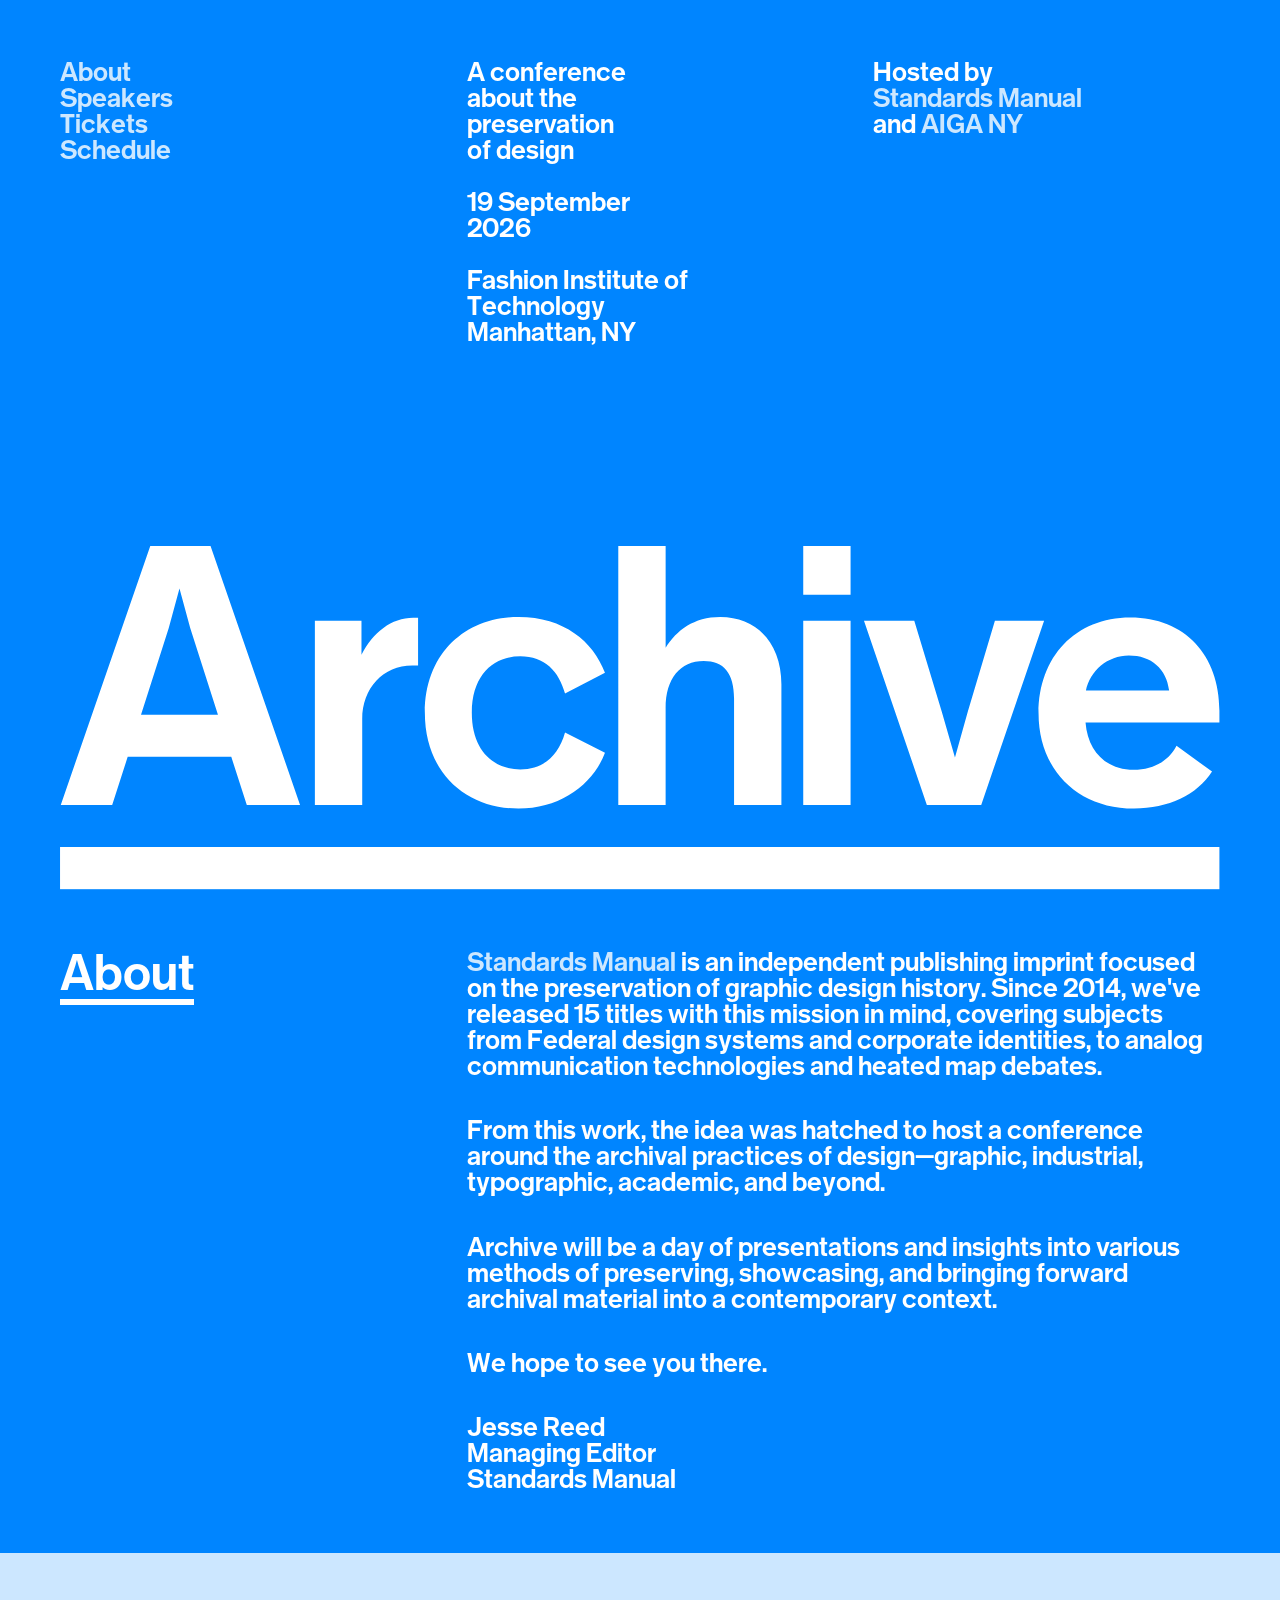
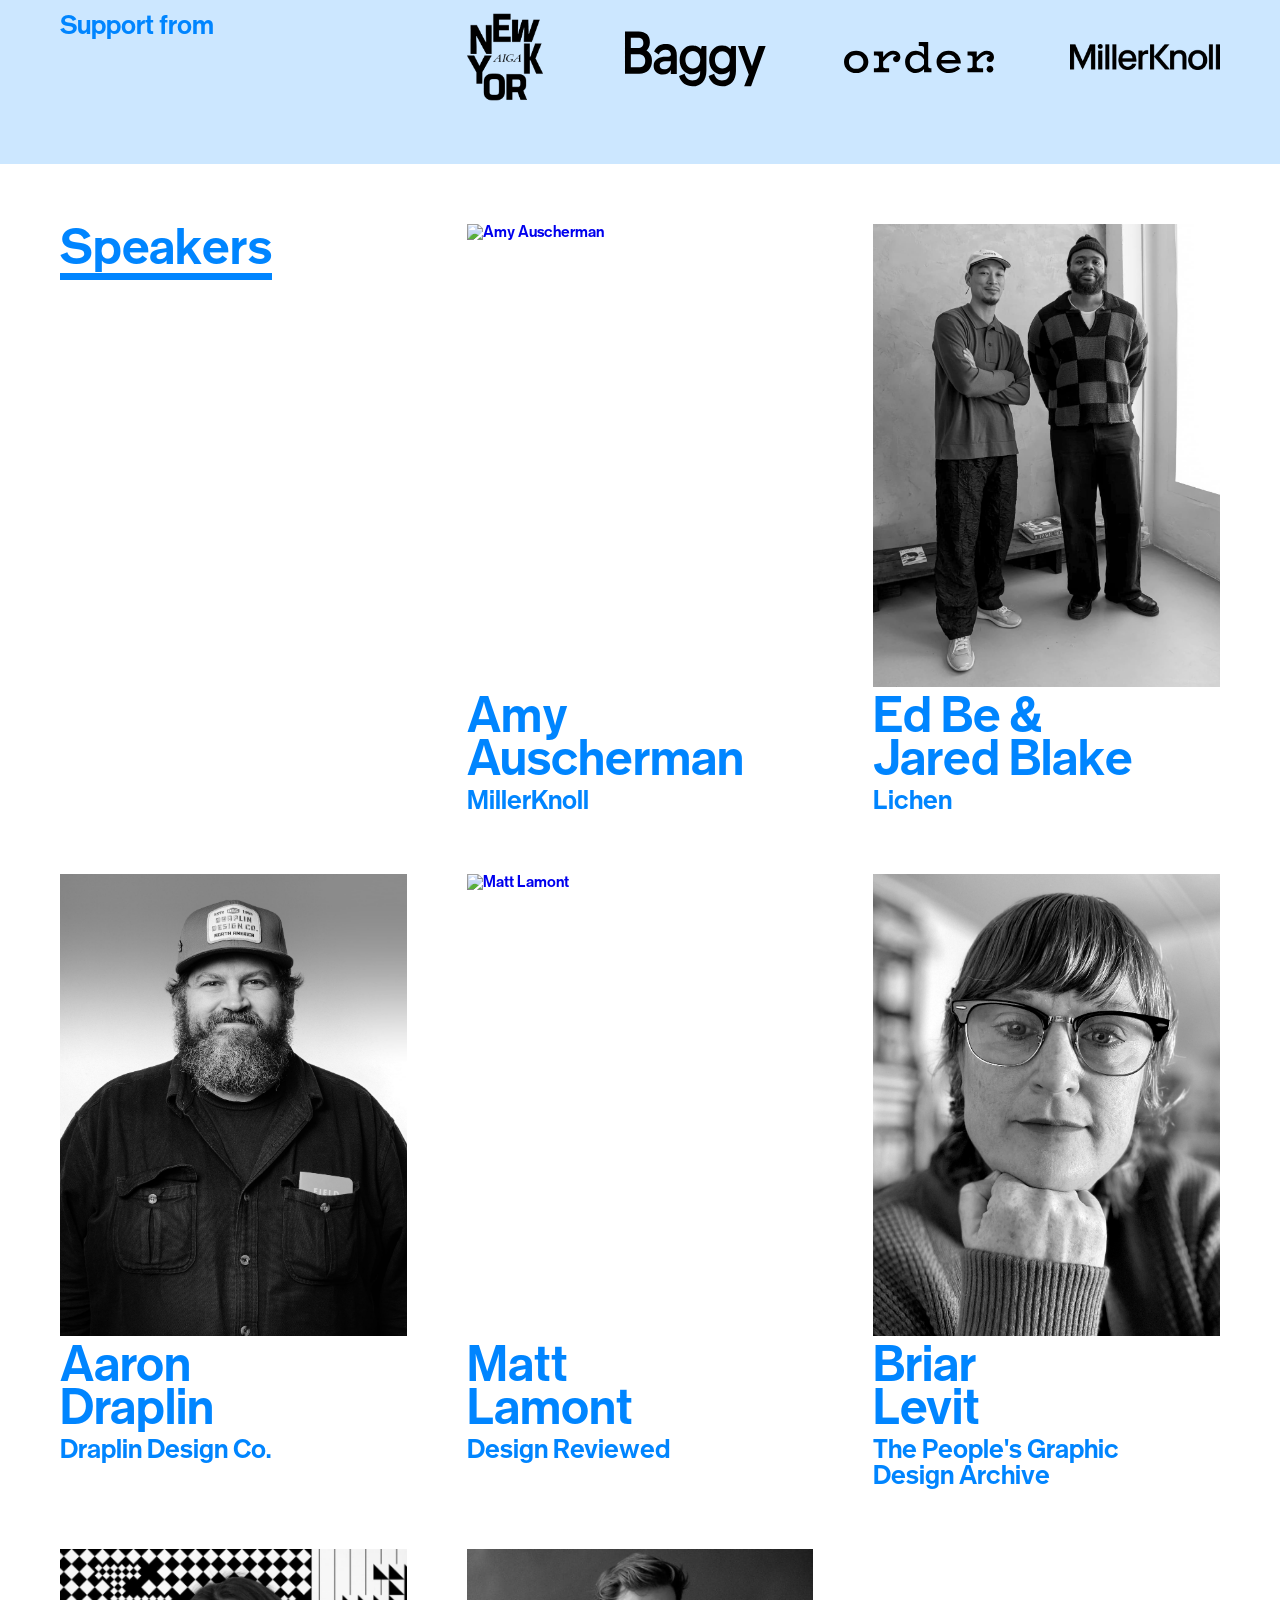
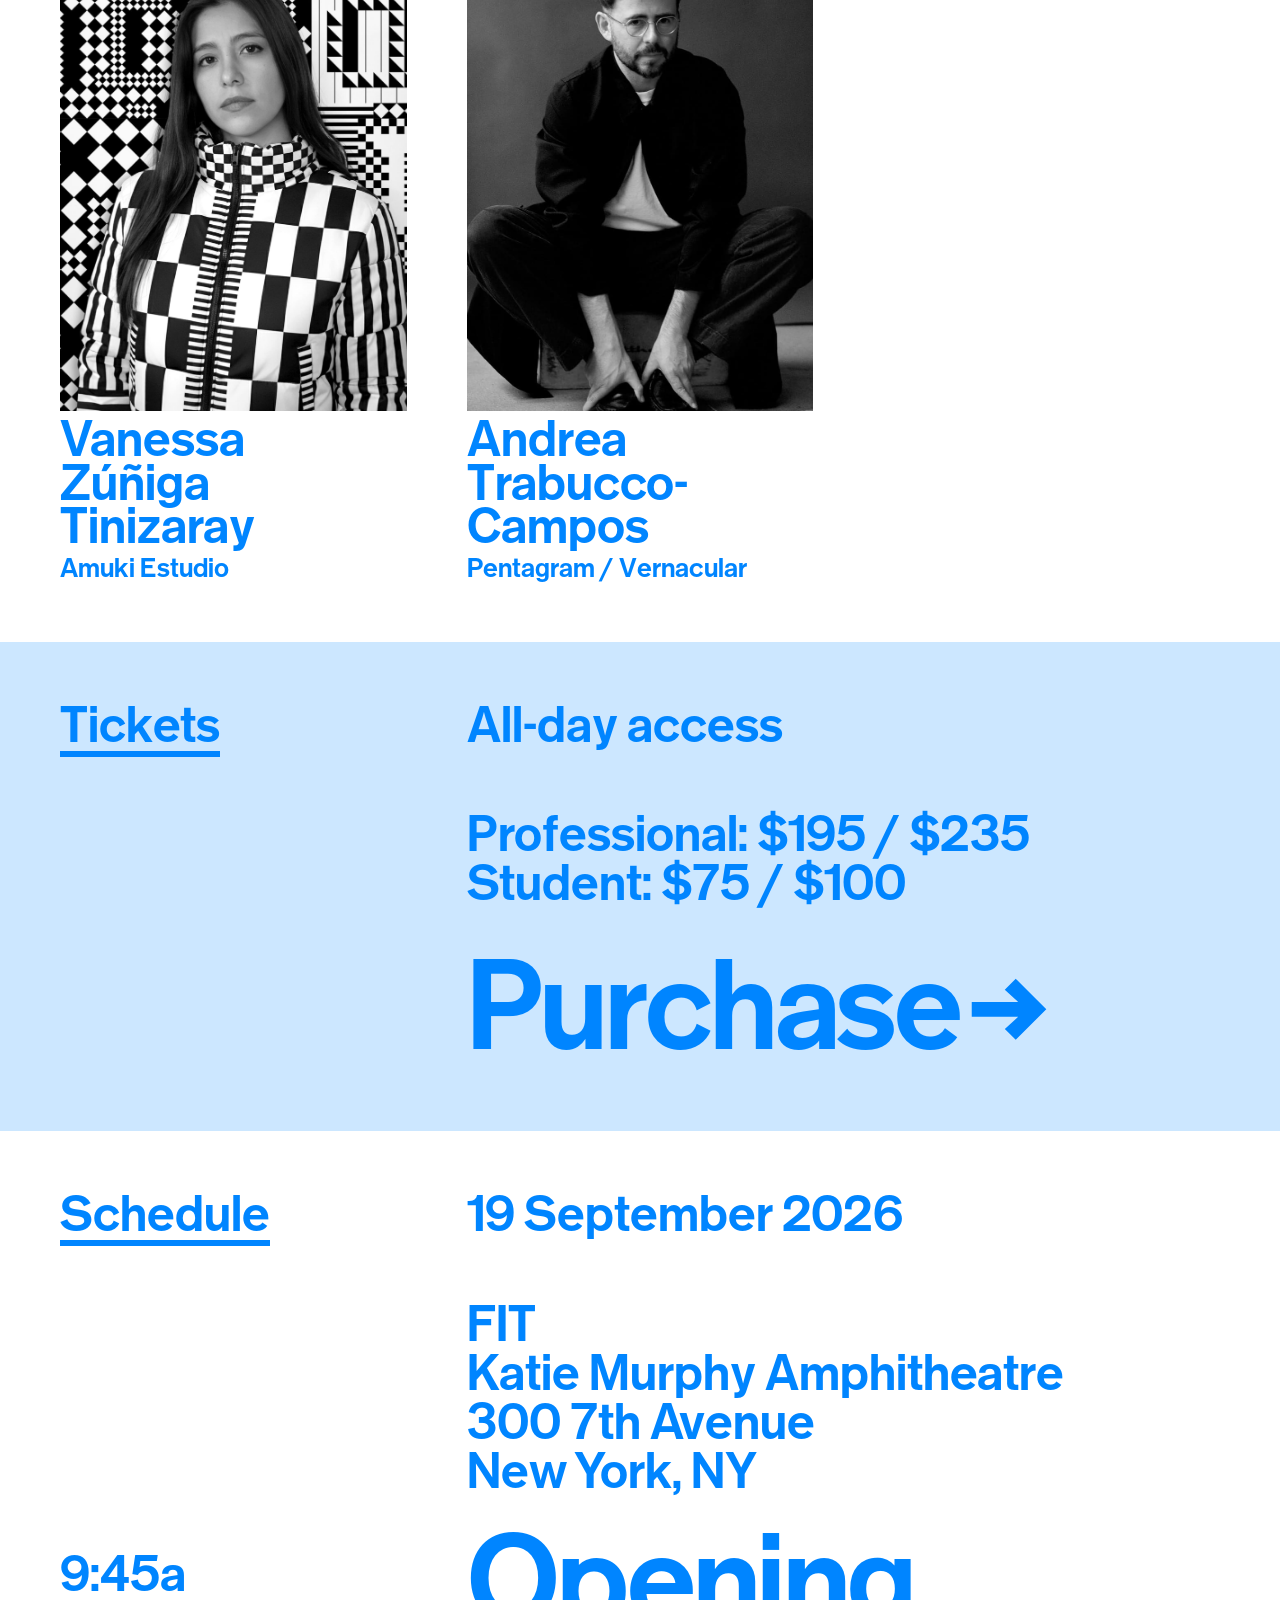
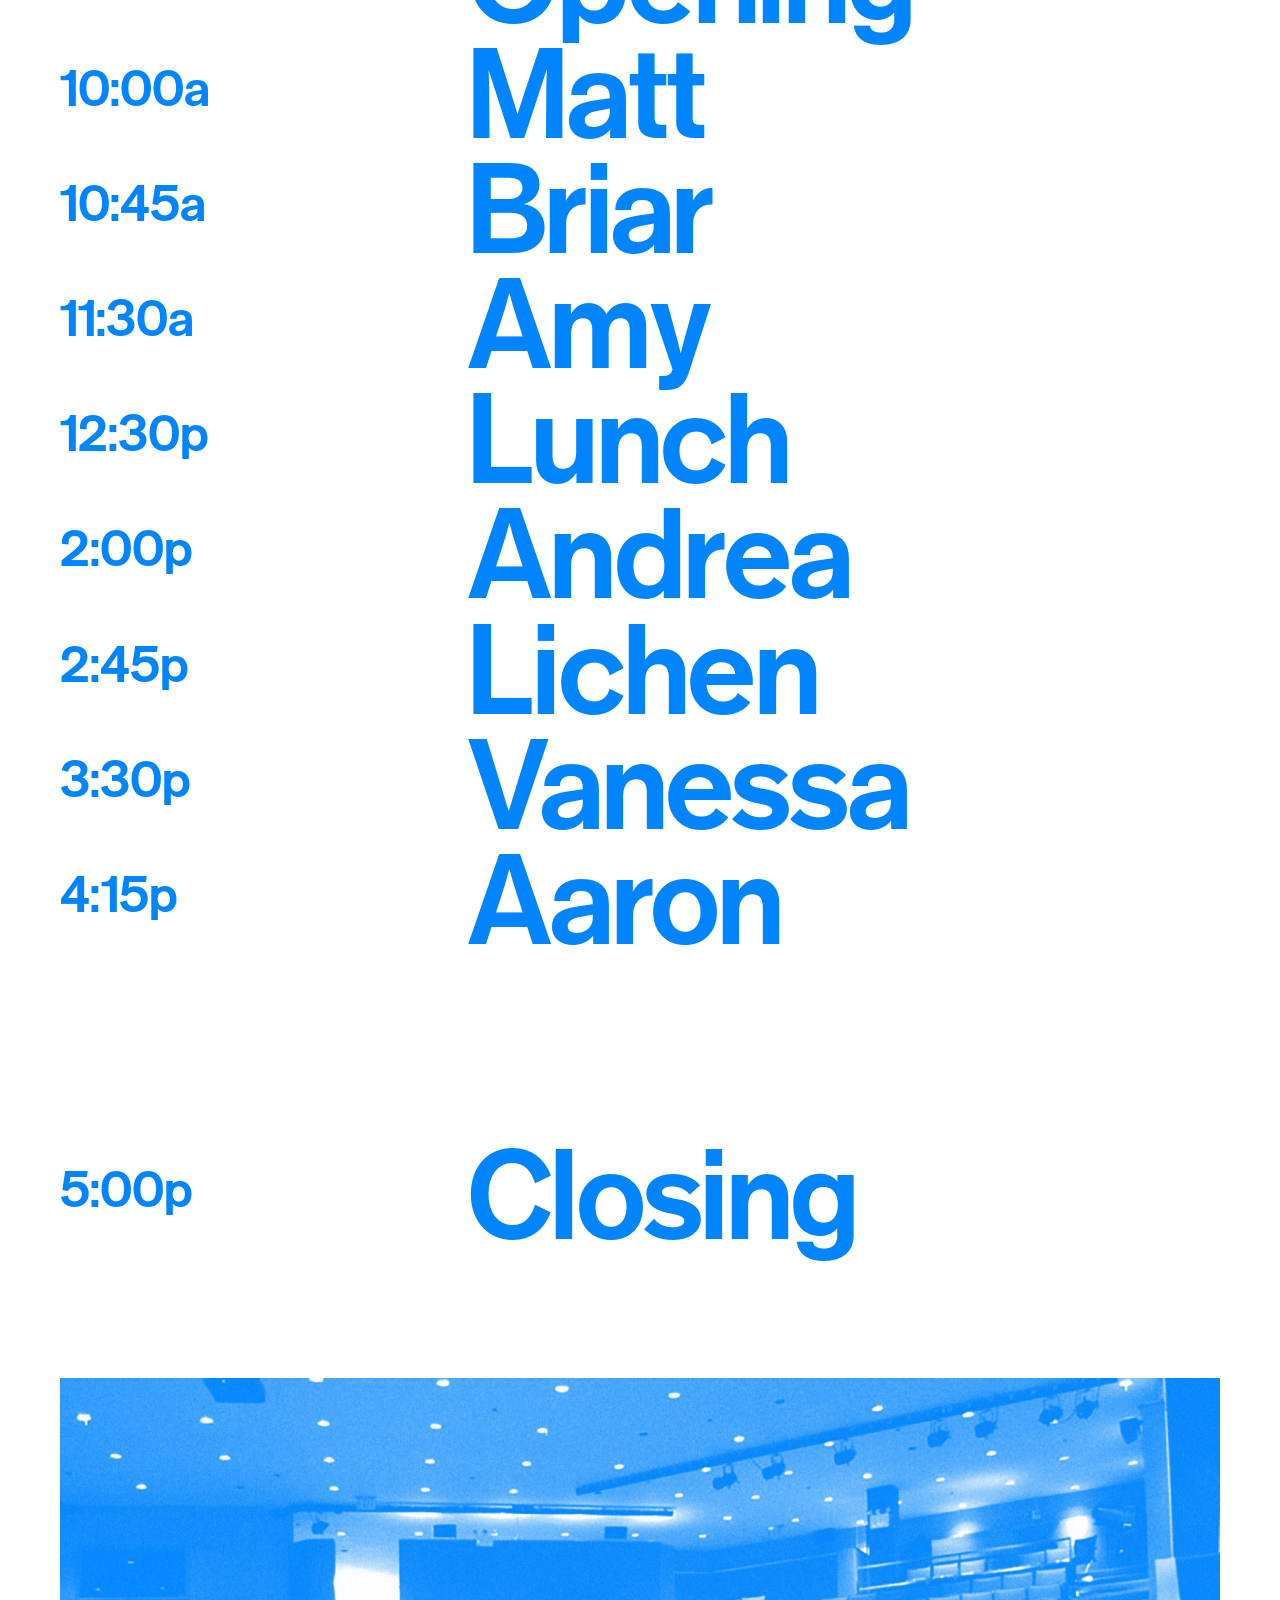
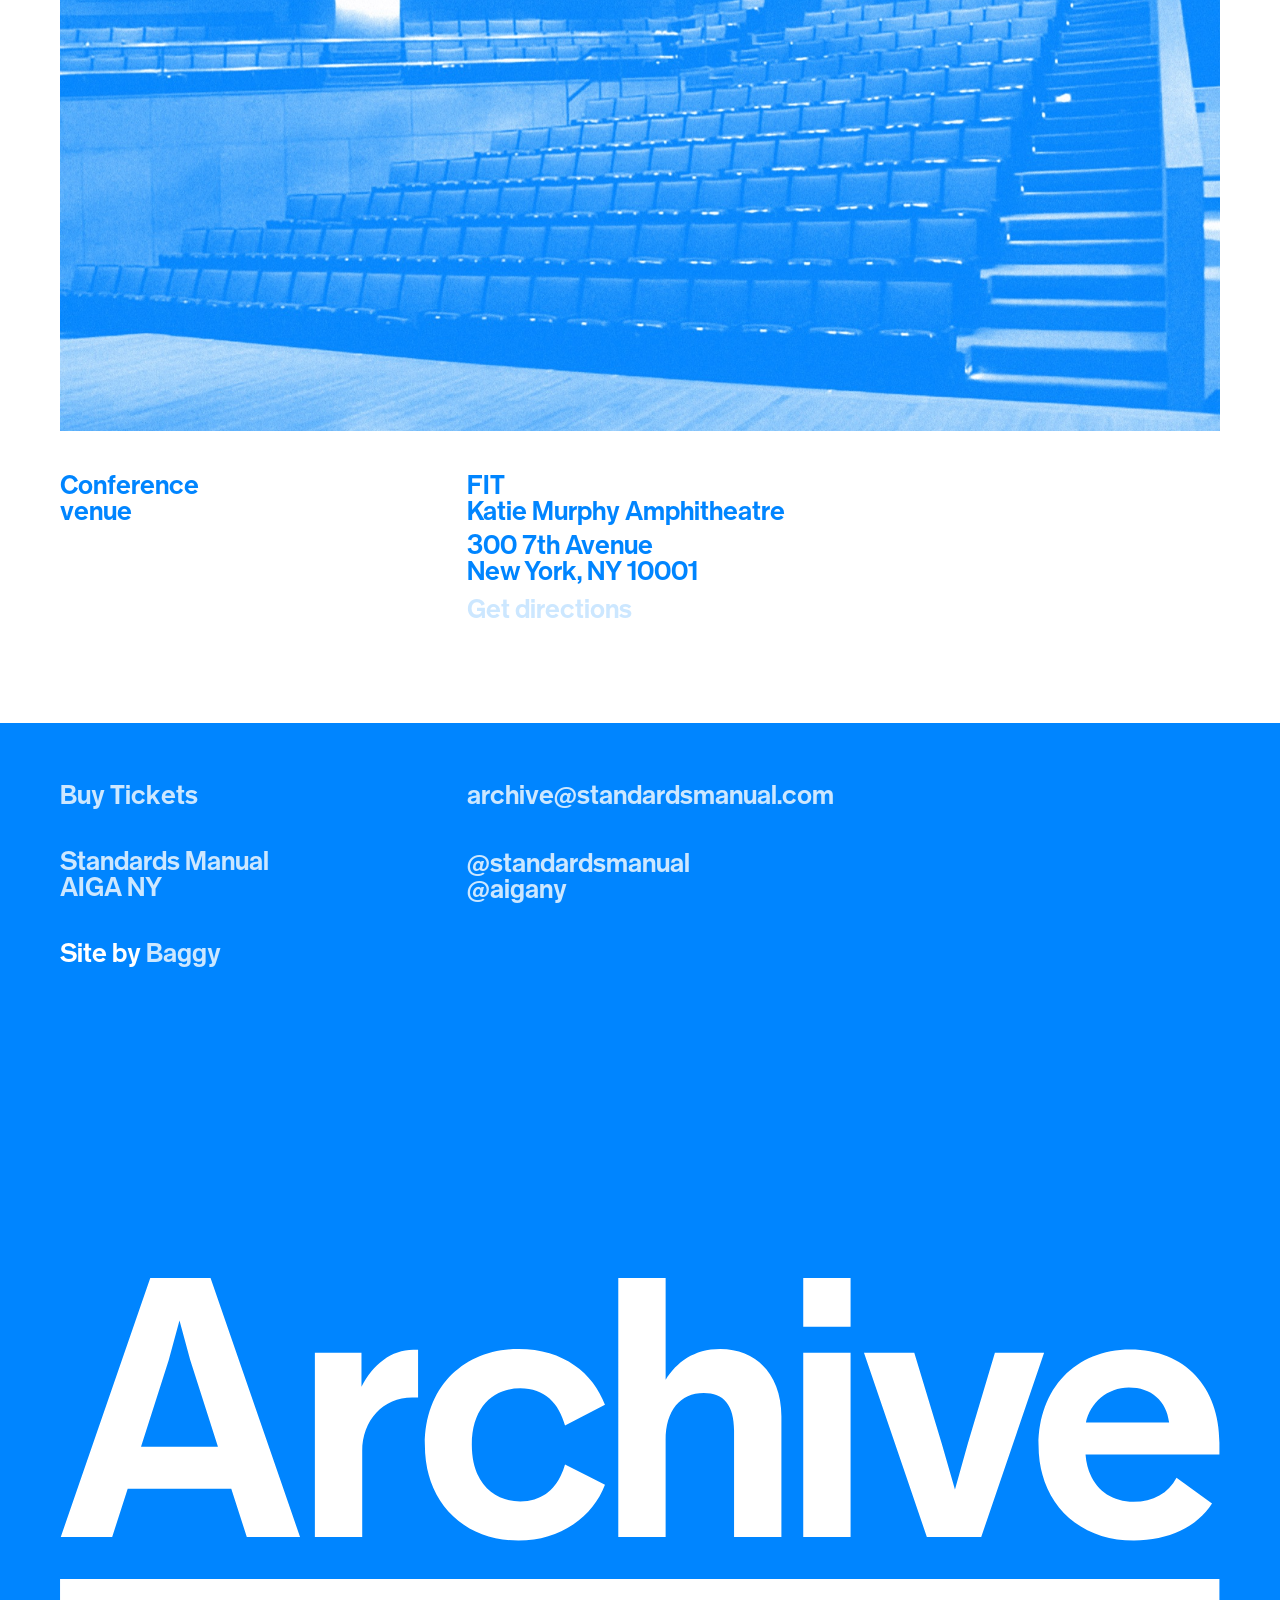
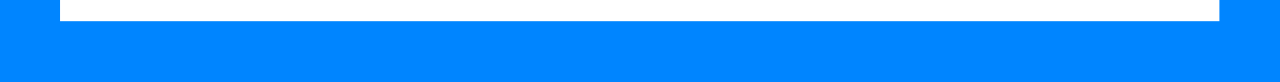
==== commit fbff21a2: "qa" ====
--- a/index.html
+++ b/index.html
@@ -4,7 +4,7 @@
 <head>
   <meta charset="UTF-8" />
   <meta name="viewport" content="width=device-width, initial-scale=1.0" />
-  <title>Archive — A Conference on Design Preservation</title>
+  <title>Archive — A conference about the preservation of design</title>
   <link rel="icon" type="image/png" href="assets/favicon/ARCHIVE_FAV.png" />
   <meta name="description" content="Archive is a one-day conference on design preservation, featuring talks by leading designers and historians. May 2025, New York City." />
   <!-- Critical CSS: inlined so the nav + hero paint without waiting for styles.css -->
@@ -93,7 +93,7 @@
     </div>
 
     <div class="nav-right">
-      <p>Hosted by<br> <a href="http://standardsmanual.com" target="_blank" rel="noopener noreferrer">Standards Manual</a><br>and <a href="http://aiga.org" target="_blank" rel="noopener noreferrer">AIGA
+      <p>Hosted by<br> <a href="http://standardsmanual.com" target="_blank" rel="noopener noreferrer">Standards Manual</a><br>and <a href="https://aigany.org/event/archive/" target="_blank" rel="noopener noreferrer">AIGA
           NY</a></p>
     </div>
   </nav>
@@ -141,7 +141,7 @@
     <div class="support-label">Support from</div>
     <div class="logos-row">
       <div class="logo first-logo">
-        <a href="https://aigany.org" target="_blank" rel="noopener">
+        <a href="https://aigany.org/event/archive/" target="_blank" rel="noopener">
           <img src="assets/logos/AIGA-NY-Logo-New_CROP.png" alt="AiGA NY Logo" loading="lazy" />
         </a>
       </div>
@@ -248,7 +248,7 @@
       </div>
       <div>
         <div class="ticket-purchase">
-          <a href="https://aigany.org/event/archive-conference/" class="btn-purchase" target="_blank" rel="noopener noreferrer">
+          <a href="https://www.eventbrite.com/e/archive-tickets-1987427398850" class="btn-purchase" target="_blank" rel="noopener noreferrer">
             Purchase
             <span class="arrow-icon">
               <img src="assets/arrow/SM_ARROW_BLUE.svg" alt="" srcset="">
@@ -314,10 +314,10 @@
         <div class="schedule-time" role="cell">5:00p</div>
         <div class="schedule-talk" role="cell">Closing</div>
       </div>
-      <div class="schedule-row" role="row">
+      <!-- <div class="schedule-row" role="row">
         <div class="schedule-time" role="cell">6–9:00p</div>
         <div class="schedule-talk" role="cell">Reception<br>at MillerKnoll</div>
-      </div>
+      </div> -->
     </div>
   </section>
 
@@ -340,7 +340,7 @@
 
       </div>
     </div>
-    <img src="assets/locations/KNOLL_ARCHIVE.jpg" alt="MillerKnoll venue" class="venue-image" loading="lazy" />
+    <!-- <img src="assets/locations/KNOLL_ARCHIVE.jpg" alt="MillerKnoll venue" class="venue-image" loading="lazy" />
     <div class="venue-info-grid">
       <div class="venue-block">
         <div class="venue-block-label">Closing reception <br />venue</div>
@@ -355,17 +355,17 @@
         </div>
 
       </div>
-    </div>
+    </div> -->
   </section>
 
   <!-- FOOTER -->
   <footer>
     <div class="footer-top">
       <div class="footer-links">
-        <a href="https://aigany.org/event/archive-conference/" target="_blank" rel="noopener noreferrer">Buy Tickets</a>
+        <a href="https://www.eventbrite.com/e/archive-tickets-1987427398850" target="_blank" rel="noopener noreferrer">Buy Tickets</a>
         <div class="footer-partners">
           <a href="https://standardsmanual.com" target="_blank" rel="noopener">Standards Manual</a>
-          <a href="https://aigany.org" target="_blank" rel="noopener">AIGA NY</a>
+          <a href="https://aigany.org/event/archive/" target="_blank" rel="noopener">AIGA NY</a>
         </div>
         <p>Site by <a href="https://baggy.studio" target="_blank" rel="noopener">Baggy</a></p>
       </div>
